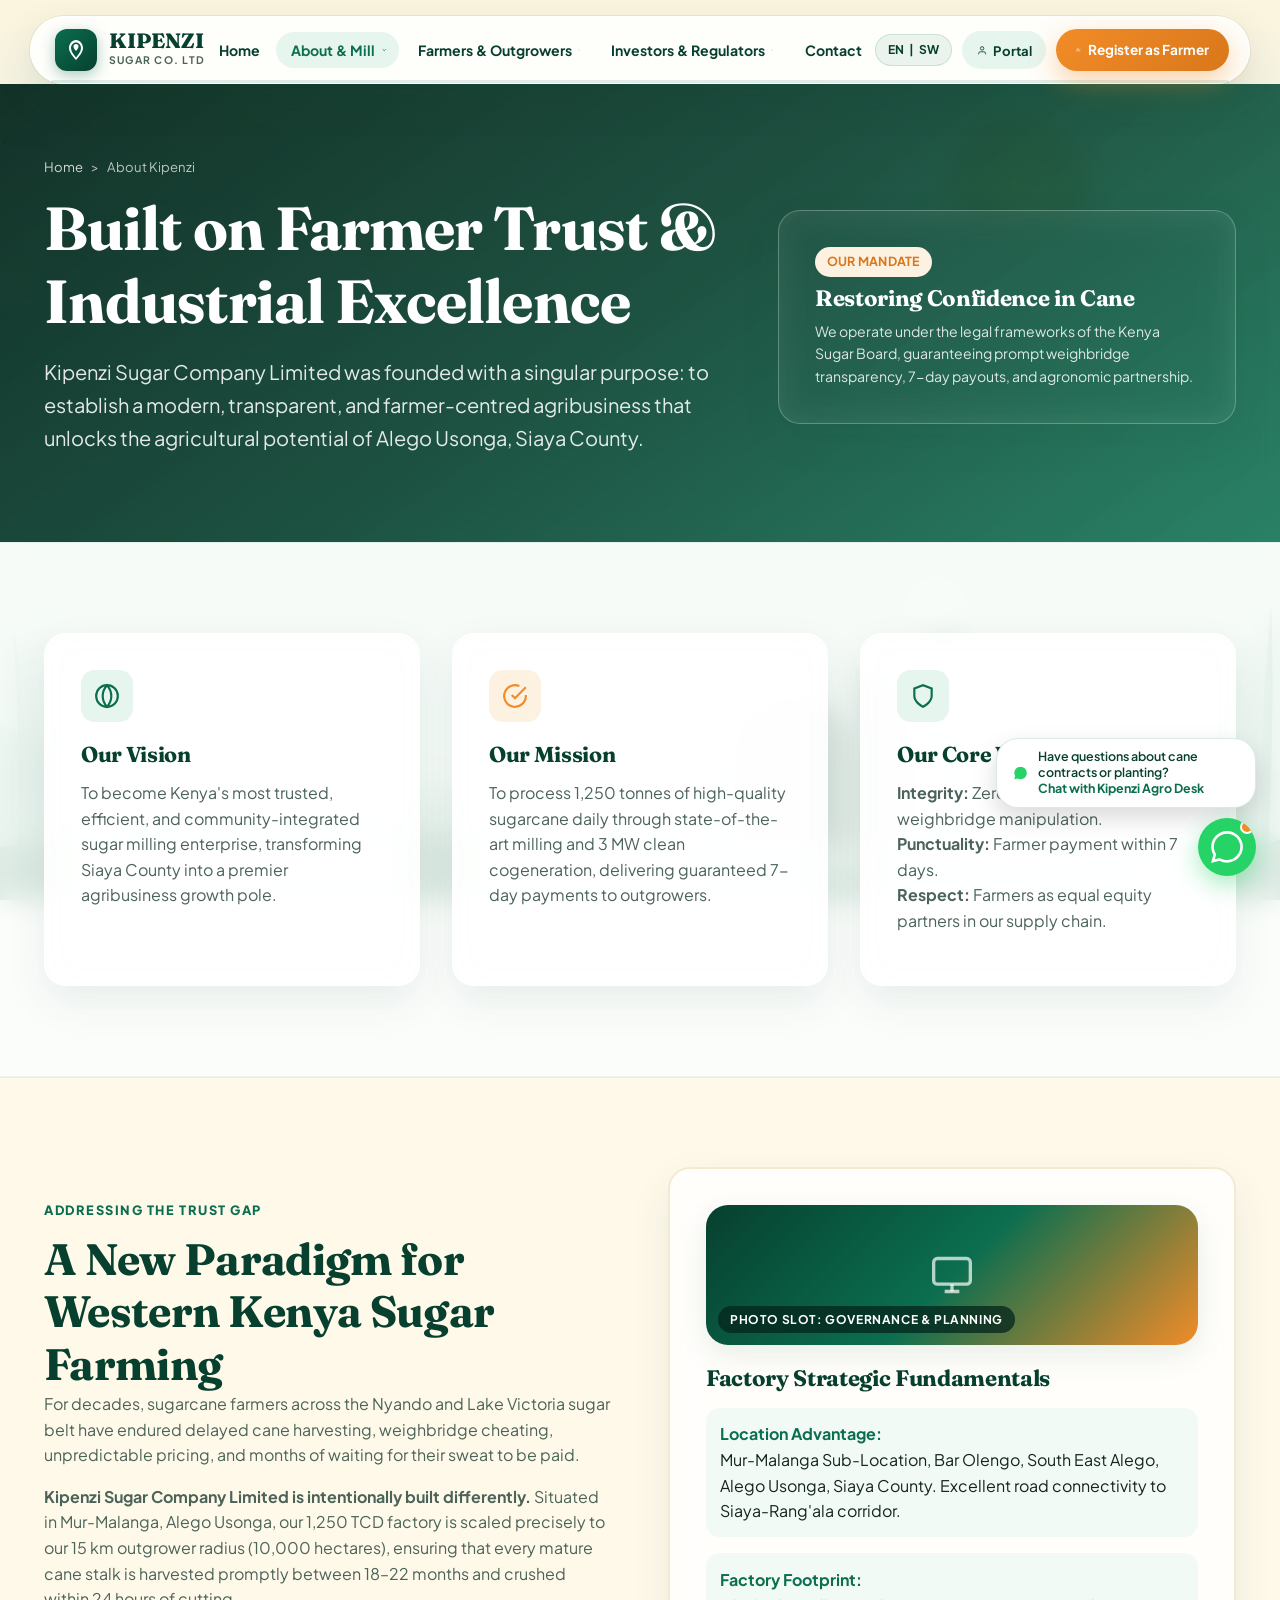
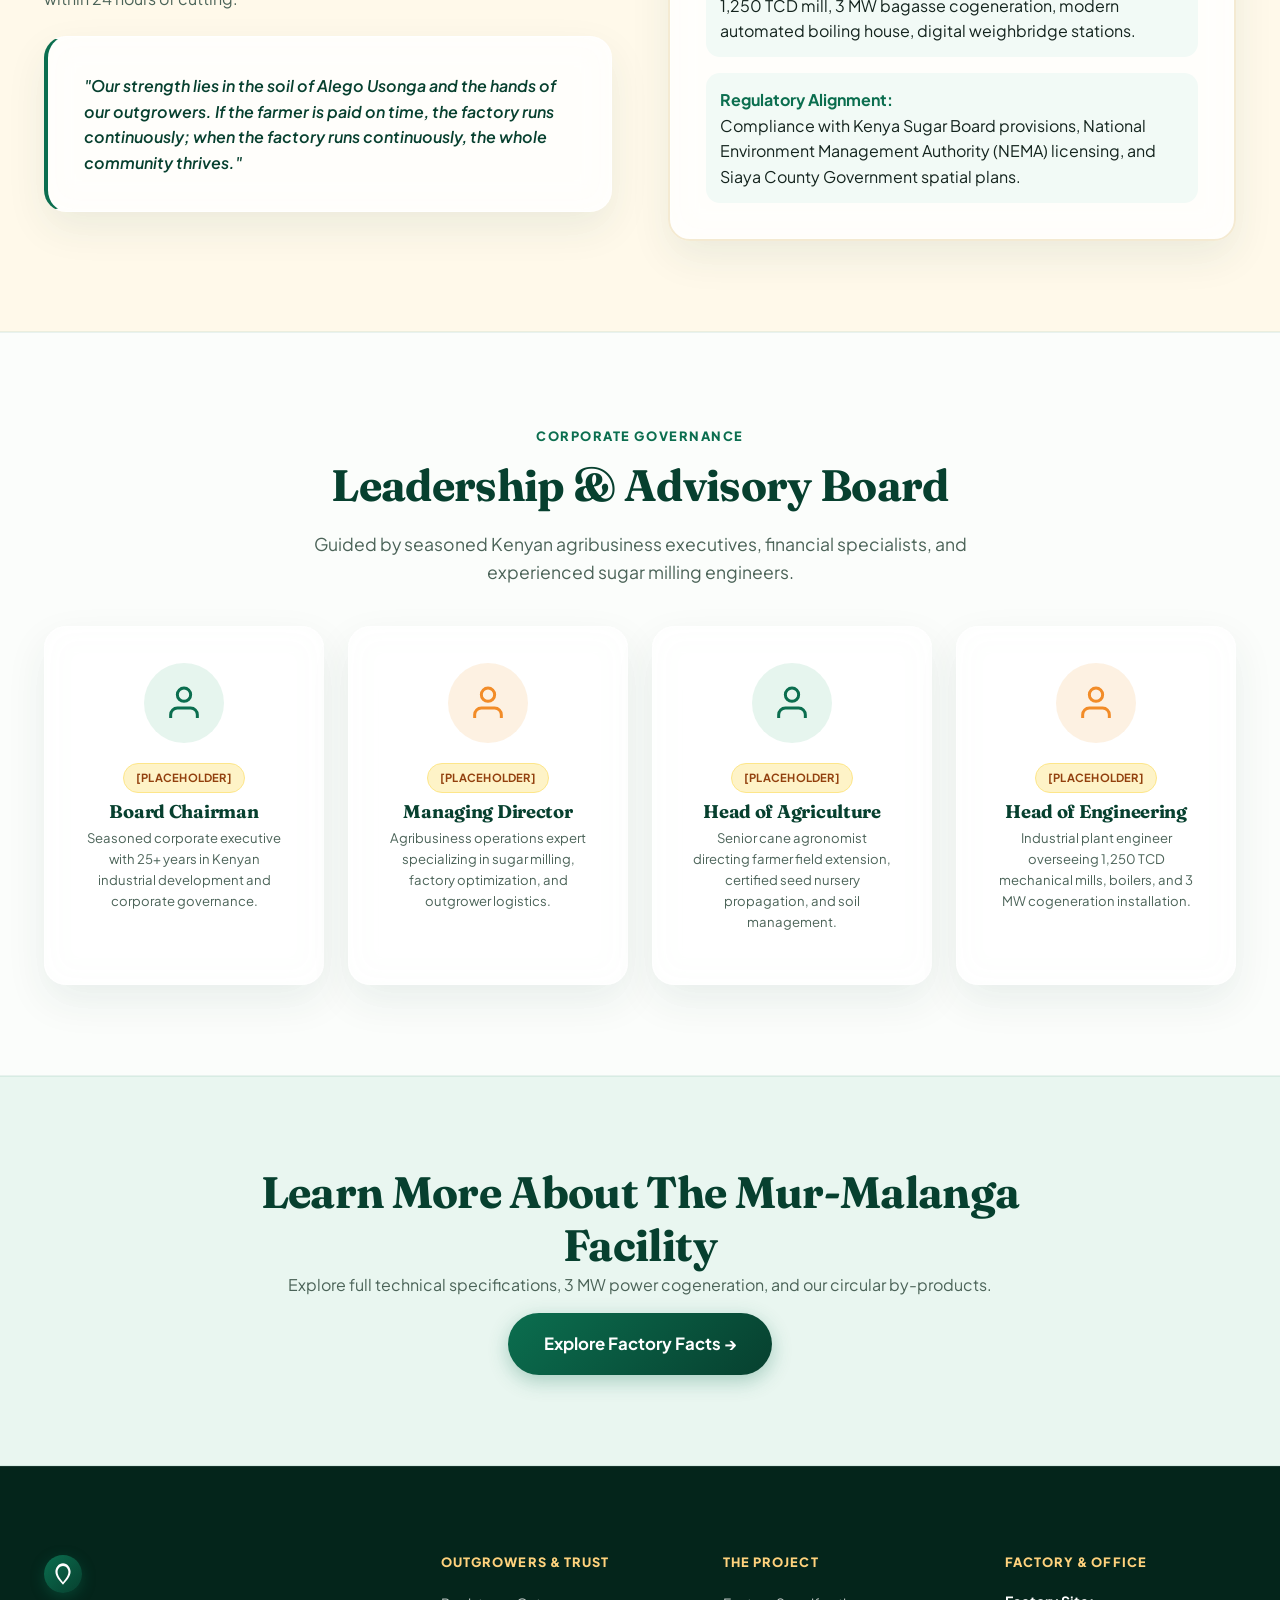
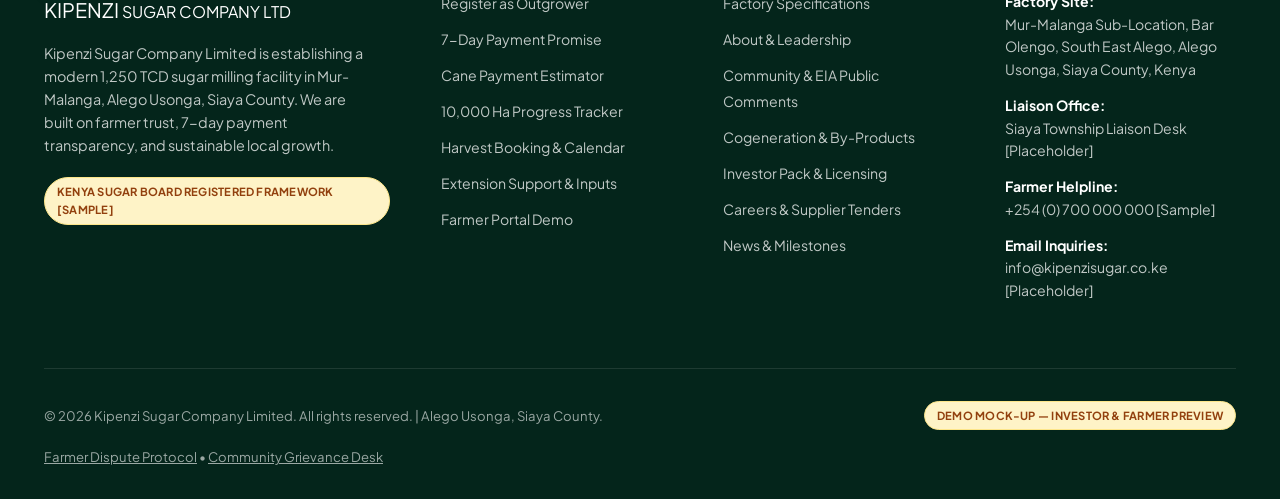
==== about.html @ 6044fd4e "feat: complete Kipenzi Sugar Company website with full-bleed hero and responsive navigation" ====
<!DOCTYPE html>
<html lang="en">
<head>
  <meta charset="UTF-8">
  <meta name="viewport" content="width=device-width, initial-scale=1.0">
  <title>About Us | Kipenzi Sugar Company Limited</title>
  <meta name="description" content="Discover the vision, mission, leadership, and governance of Kipenzi Sugar Company Limited in Mur-Malanga, Alego Usonga, Siaya County.">
  <link rel="stylesheet" href="styles.css">
</head>
<body data-page="about" style="padding-top: 84px;">
  <div id="site-header"></div>

  <!-- Page Banner -->
  <section class="page-banner">
    <div class="container page-banner-grid">
      <div>
        <div class="breadcrumbs">
          <a href="index.html">Home</a> &gt; <span>About Kipenzi</span>
        </div>
        <h1>Built on Farmer Trust & Industrial Excellence</h1>
        <p class="lead">
          Kipenzi Sugar Company Limited was founded with a singular purpose: to establish a modern, transparent, and farmer-centred agribusiness that unlocks the agricultural potential of Alego Usonga, Siaya County.
        </p>
      </div>
      <div>
        <div class="card-glass" style="background: rgba(255,255,255,0.1); border-color: rgba(255,255,255,0.25); color: #fff;">
          <span class="badge badge-orange" style="margin-bottom: 0.5rem;">OUR MANDATE</span>
          <h4 style="color: #fff; margin-bottom: 0.5rem;">Restoring Confidence in Cane</h4>
          <p style="color: rgba(255,255,255,0.85); font-size: 0.88rem; margin-bottom: 0;">
            We operate under the legal frameworks of the Kenya Sugar Board, guaranteeing prompt weighbridge transparency, 7-day payouts, and agronomic partnership.
          </p>
        </div>
      </div>
    </div>
  </section>

  <!-- Vision, Mission & Values -->
  <section class="section-pad section-readability-overlay">
    <div class="container">
      <div class="grid-3">
        <div class="card-glass">
          <div class="icon-box icon-box-primary">
            <svg viewBox="0 0 24 24" fill="none" stroke="currentColor" stroke-width="2"><circle cx="12" cy="12" r="10"></circle><path d="M12 2a15.3 15.3 0 0 1 4 10 15.3 15.3 0 0 1-4 10 15.3 15.3 0 0 1-4-10 15.3 15.3 0 0 1 4-10z"></path></svg>
          </div>
          <h3 style="font-size: 1.35rem; margin-bottom: 0.75rem;">Our Vision</h3>
          <p>
            To become Kenya's most trusted, efficient, and community-integrated sugar milling enterprise, transforming Siaya County into a premier agribusiness growth pole.
          </p>
        </div>

        <div class="card-glass">
          <div class="icon-box icon-box-accent">
            <svg viewBox="0 0 24 24" fill="none" stroke="currentColor" stroke-width="2"><path d="M22 11.08V12a10 10 0 1 1-5.93-9.14"></path><polyline points="22 4 12 14.01 9 11.01"></polyline></svg>
          </div>
          <h3 style="font-size: 1.35rem; margin-bottom: 0.75rem;">Our Mission</h3>
          <p>
            To process 1,250 tonnes of high-quality sugarcane daily through state-of-the-art milling and 3 MW clean cogeneration, delivering guaranteed 7-day payments to outgrowers.
          </p>
        </div>

        <div class="card-glass">
          <div class="icon-box icon-box-primary">
            <svg viewBox="0 0 24 24" fill="none" stroke="currentColor" stroke-width="2"><path d="M12 22s8-4 8-10V5l-8-3-8 3v7c0 6 8 10 8 10z"></path></svg>
          </div>
          <h3 style="font-size: 1.35rem; margin-bottom: 0.75rem;">Our Core Values</h3>
          <p>
            <strong>Integrity:</strong> Zero-tolerance for weighbridge manipulation.<br>
            <strong>Punctuality:</strong> Farmer payment within 7 days.<br>
            <strong>Respect:</strong> Farmers as equal equity partners in our supply chain.
          </p>
        </div>
      </div>
    </div>
  </section>

  <!-- Corporate Story & Addressing the Trust Gap -->
  <section class="section-pad section-cream section-readability-overlay">
    <div class="container">
      <div class="grid-2" style="align-items: center; gap: 3.5rem;">
        <div>
          <span class="section-eyebrow">Addressing the Trust Gap</span>
          <h2>A New Paradigm for Western Kenya Sugar Farming</h2>
          <p>
            For decades, sugarcane farmers across the Nyando and Lake Victoria sugar belt have endured delayed cane harvesting, weighbridge cheating, unpredictable pricing, and months of waiting for their sweat to be paid.
          </p>
          <p>
            <strong>Kipenzi Sugar Company Limited is intentionally built differently.</strong> Situated in Mur-Malanga, Alego Usonga, our 1,250 TCD factory is scaled precisely to our 15 km outgrower radius (10,000 hectares), ensuring that every mature cane stalk is harvested promptly between 18–22 months and crushed within 24 hours of cutting.
          </p>
          <div class="card-glass" style="border-left: 4px solid var(--color-primary); margin-top: 1.5rem;">
            <p style="margin-bottom: 0; font-style: italic; color: var(--color-primary-dark); font-weight: 600;">
              "Our strength lies in the soil of Alego Usonga and the hands of our outgrowers. If the farmer is paid on time, the factory runs continuously; when the factory runs continuously, the whole community thrives."
            </p>
          </div>
        </div>

        <div class="card-glass" style="border: 2px solid var(--color-sand);">
          <div class="photo-slot" data-slot="board-meeting" data-slot-label="Photo Slot: Governance & Planning" style="height: 140px; margin-bottom: 1.25rem;">
            <svg width="44" height="44" viewBox="0 0 24 24" fill="none" stroke="rgba(255,255,255,0.7)" stroke-width="1.8">
              <rect x="2" y="3" width="20" height="14" rx="2"></rect><line x1="8" y1="21" x2="16" y2="21"></line><line x1="12" y1="17" x2="12" y2="21"></line>
            </svg>
          </div>
          <h4 style="margin-bottom: 1rem; color: var(--color-primary-dark);">Factory Strategic Fundamentals</h4>
          
          <div style="display: flex; flex-direction: column; gap: 1rem;">
            <div style="padding: 0.85rem; background: var(--color-mint-light); border-radius: var(--radius-md);">
              <strong style="color: var(--color-primary); display: block;">Location Advantage:</strong>
              Mur-Malanga Sub-Location, Bar Olengo, South East Alego, Alego Usonga, Siaya County. Excellent road connectivity to Siaya-Rang'ala corridor.
            </div>
            <div style="padding: 0.85rem; background: var(--color-mint-light); border-radius: var(--radius-md);">
              <strong style="color: var(--color-primary); display: block;">Factory Footprint:</strong>
              1,250 TCD mill, 3 MW bagasse cogeneration, modern automated boiling house, digital weighbridge stations.
            </div>
            <div style="padding: 0.85rem; background: var(--color-mint-light); border-radius: var(--radius-md);">
              <strong style="color: var(--color-primary); display: block;">Regulatory Alignment:</strong>
              Compliance with Kenya Sugar Board provisions, National Environment Management Authority (NEMA) licensing, and Siaya County Government spatial plans.
            </div>
          </div>
        </div>
      </div>
    </div>
  </section>

  <!-- Leadership Placeholders (No invented names!) -->
  <section class="section-pad section-readability-overlay">
    <div class="container">
      <div class="text-center">
        <span class="section-eyebrow">Corporate Governance</span>
        <h2 class="section-title">Leadership & Advisory Board</h2>
        <p class="section-desc">
          Guided by seasoned Kenyan agribusiness executives, financial specialists, and experienced sugar milling engineers.
        </p>
      </div>

      <div class="grid-4">
        <!-- Leader 1 -->
        <div class="card-glass text-center">
          <div style="width: 80px; height: 80px; border-radius: 50%; background: var(--color-mint); color: var(--color-primary); display: flex; align-items: center; justify-content: center; margin: 0 auto 1.25rem;">
            <svg width="40" height="40" viewBox="0 0 24 24" fill="none" stroke="currentColor" stroke-width="1.8"><path d="M20 21v-2a4 4 0 0 0-4-4H8a4 4 0 0 0-4 4v2"></path><circle cx="12" cy="7" r="4"></circle></svg>
          </div>
          <span class="badge badge-sample" style="margin-bottom: 0.5rem;">[PLACEHOLDER]</span>
          <h4 style="font-size: 1.15rem; margin-bottom: 0.25rem;">Board Chairman</h4>
          <p style="font-size: 0.82rem; color: var(--color-text-muted);">
            Seasoned corporate executive with 25+ years in Kenyan industrial development and corporate governance.
          </p>
        </div>

        <!-- Leader 2 -->
        <div class="card-glass text-center">
          <div style="width: 80px; height: 80px; border-radius: 50%; background: var(--color-accent-subtle); color: var(--color-accent); display: flex; align-items: center; justify-content: center; margin: 0 auto 1.25rem;">
            <svg width="40" height="40" viewBox="0 0 24 24" fill="none" stroke="currentColor" stroke-width="1.8"><path d="M20 21v-2a4 4 0 0 0-4-4H8a4 4 0 0 0-4 4v2"></path><circle cx="12" cy="7" r="4"></circle></svg>
          </div>
          <span class="badge badge-sample" style="margin-bottom: 0.5rem;">[PLACEHOLDER]</span>
          <h4 style="font-size: 1.15rem; margin-bottom: 0.25rem;">Managing Director</h4>
          <p style="font-size: 0.82rem; color: var(--color-text-muted);">
            Agribusiness operations expert specializing in sugar milling, factory optimization, and outgrower logistics.
          </p>
        </div>

        <!-- Leader 3 -->
        <div class="card-glass text-center">
          <div style="width: 80px; height: 80px; border-radius: 50%; background: var(--color-mint); color: var(--color-primary); display: flex; align-items: center; justify-content: center; margin: 0 auto 1.25rem;">
            <svg width="40" height="40" viewBox="0 0 24 24" fill="none" stroke="currentColor" stroke-width="1.8"><path d="M20 21v-2a4 4 0 0 0-4-4H8a4 4 0 0 0-4 4v2"></path><circle cx="12" cy="7" r="4"></circle></svg>
          </div>
          <span class="badge badge-sample" style="margin-bottom: 0.5rem;">[PLACEHOLDER]</span>
          <h4 style="font-size: 1.15rem; margin-bottom: 0.25rem;">Head of Agriculture</h4>
          <p style="font-size: 0.82rem; color: var(--color-text-muted);">
            Senior cane agronomist directing farmer field extension, certified seed nursery propagation, and soil management.
          </p>
        </div>

        <!-- Leader 4 -->
        <div class="card-glass text-center">
          <div style="width: 80px; height: 80px; border-radius: 50%; background: var(--color-accent-subtle); color: var(--color-accent); display: flex; align-items: center; justify-content: center; margin: 0 auto 1.25rem;">
            <svg width="40" height="40" viewBox="0 0 24 24" fill="none" stroke="currentColor" stroke-width="1.8"><path d="M20 21v-2a4 4 0 0 0-4-4H8a4 4 0 0 0-4 4v2"></path><circle cx="12" cy="7" r="4"></circle></svg>
          </div>
          <span class="badge badge-sample" style="margin-bottom: 0.5rem;">[PLACEHOLDER]</span>
          <h4 style="font-size: 1.15rem; margin-bottom: 0.25rem;">Head of Engineering</h4>
          <p style="font-size: 0.82rem; color: var(--color-text-muted);">
            Industrial plant engineer overseeing 1,250 TCD mechanical mills, boilers, and 3 MW cogeneration installation.
          </p>
        </div>
      </div>
    </div>
  </section>

  <!-- CTA -->
  <section class="section-pad section-mint section-readability-overlay text-center">
    <div class="container container-narrow">
      <h2>Learn More About The Mur-Malanga Facility</h2>
      <p>Explore full technical specifications, 3 MW power cogeneration, and our circular by-products.</p>
      <a href="project.html" class="btn btn-green btn-lg">Explore Factory Facts &rarr;</a>
    </div>
  </section>

  <div id="site-footer"></div>
  <div id="floating-whatsapp"></div>
  <script src="main.js"></script>
</body>
</html>
---- styles.css ----
/* ==========================================================================
   KIPENZI SUGAR COMPANY LIMITED - MASTER STYLESHEET (SUPER PREMIUM MERGED)
   Brand: Confident, Agribusiness Investor-Ready, Warm & Farmer-Centred
   Mur-Malanga, Alego Usonga, Siaya County, Kenya
   ========================================================================== */

@import url('https://fonts.googleapis.com/css2?family=Fraunces:ital,opsz,wght@0,9..144,400..800;1,9..144,400..700&family=Plus+Jakarta+Sans:wght@300;400;500;600;700;800&display=swap');


:root {
  /* Brand Palette */
  --color-primary: #0B6E4F;          /* Deep lush sugarcane green */
  --color-primary-dark: #07402F;     /* Rich dark forest / header & footer */
  --color-primary-darker: #04251B;   /* Deepest obsidian green */
  --color-primary-light: #168E68;    /* Vibrant emerald */
  --color-primary-glow: rgba(11, 110, 79, 0.4);
  --color-mint: #E6F5EE;             /* Clean, soft fresh mint */
  --color-mint-light: #F2FAF6;       /* Ultra-soft surface tint */

  /* Warmth & Earth Accents */
  --color-cream: #FFF8E7;            /* Golden hour soft cream */
  --color-cream-alt: #FBF4DE;        /* Deeper warm card cream */
  --color-sand: #F4EAD2;             /* Subtle accent sand */
  --color-accent: #F28C28;           /* High-visibility Kenya sun orange */
  --color-accent-hover: #D9771A;     /* Deep rich orange */
  --color-accent-subtle: #FDF1E2;    /* Soft peach badge background */
  --color-accent-glow: rgba(242, 140, 40, 0.45);

  /* Neutrals & Base */
  --color-white: #FFFFFF;
  --color-bg-base: #F7FAF8;
  --color-text-main: #14241E;
  --color-text-muted: #4B6358;
  --color-text-light: #738A80;
  --color-border: rgba(11, 110, 79, 0.14);
  --color-border-strong: rgba(11, 110, 79, 0.28);

  /* Glassmorphism Variables */
  --glass-bg: rgba(255, 255, 255, 0.82);
  --glass-bg-subtle: rgba(255, 255, 255, 0.65);
  --glass-bg-dark: rgba(7, 64, 47, 0.85);
  --glass-border: rgba(255, 255, 255, 0.7);
  --glass-border-dark: rgba(255, 255, 255, 0.15);
  --glass-shadow: 0 16px 40px rgba(7, 64, 47, 0.08);

  /* Status Colors */
  --color-success: #0E8345;
  --color-warning: #B45309;
  --color-info: #0284C7;
  --color-danger: #DC2626;

  /* Typography */
  --font-serif: 'Fraunces', Georgia, 'Times New Roman', serif;
  --font-sans: 'Plus Jakarta Sans', -apple-system, BlinkMacSystemFont, 'Segoe UI', Roboto, sans-serif;

  /* Layout & Spacing */
  --container-max: 1240px;
  --container-narrow: 920px;
  --container-wide: 1380px;
  --radius-sm: 8px;
  --radius-md: 14px;
  --radius-lg: 22px;
  --radius-xl: 32px;
  --radius-full: 9999px;

  /* Elevations */
  --shadow-sm: 0 4px 12px rgba(7, 64, 47, 0.05);
  --shadow-md: 0 10px 30px rgba(7, 64, 47, 0.09);
  --shadow-lg: 0 20px 48px rgba(7, 64, 47, 0.13);
  --shadow-xl: 0 30px 72px rgba(7, 64, 47, 0.18);
  --shadow-accent: 0 10px 28px rgba(242, 140, 40, 0.4);

  /* Parallax Dynamic Scroll Variables */
  --scroll-y: 0px;
  --scroll-progress: 0;
}

/* ==========================================================================
   Base & Reset
   ========================================================================== */
*, *::before, *::after {
  box-sizing: border-box;
  margin: 0;
  padding: 0;
}

html {
  font-family: var(--font-sans);
  font-size: 16px;
  line-height: 1.6;
  color: var(--color-text-main);
  background-color: transparent;
  scroll-behavior: smooth;
  -webkit-font-smoothing: antialiased;
}

body {
  min-height: 100vh;
  display: flex;
  flex-direction: column;
  overflow-x: hidden;
  position: relative;
  background-color: transparent; /* Allows live parallax to show through */
}

/* Custom Scrollbar */
::-webkit-scrollbar {
  width: 10px;
}
::-webkit-scrollbar-track {
  background: #EBF4F0;
}
::-webkit-scrollbar-thumb {
  background: linear-gradient(180deg, var(--color-primary) 0%, var(--color-accent) 100%);
  border-radius: 9999px;
  border: 2px solid #EBF4F0;
}
::-webkit-scrollbar-thumb:hover {
  background: var(--color-primary-dark);
}

img, svg {
  display: block;
  max-width: 100%;
}

a {
  color: var(--color-primary);
  text-decoration: none;
  transition: all 0.2s ease;
}

a:hover {
  color: var(--color-primary-light);
}

ul, ol {
  list-style: none;
}

button, input, select, textarea {
  font: inherit;
  color: inherit;
}

button {
  cursor: pointer;
  border: none;
  background: none;
}

/* Typography Hierarchy */
h1, h2, h3, h4, h5, h6 {
  font-family: var(--font-serif);
  font-weight: 700;
  line-height: 1.2;
  color: var(--color-primary-dark);
  letter-spacing: -0.015em;
}

h1 { font-size: clamp(2.4rem, 5vw, 3.8rem); }
h2 { font-size: clamp(1.9rem, 3.8vw, 2.75rem); }
h3 { font-size: clamp(1.4rem, 2.6vw, 1.9rem); }
h4 { font-size: clamp(1.15rem, 1.8vw, 1.4rem); }

p {
  color: var(--color-text-muted);
  margin-bottom: 1rem;
}

p.lead {
  font-size: clamp(1.1rem, 2vw, 1.25rem);
  line-height: 1.65;
  color: var(--color-text-muted);
}

/* Container */
.container {
  width: 100%;
  max-width: var(--container-max);
  margin-left: auto;
  margin-right: auto;
  padding-left: 1.5rem;
  padding-right: 1.5rem;
}

.container-narrow { max-width: var(--container-narrow); }
.container-wide { max-width: var(--container-wide); }



/* ==========================================================================
   1. LIVE PARALLAX BACKGROUND (FULL-VIEWPORT LAYERED SVG)
   ========================================================================== */
#parallax-viewport {
  position: fixed;
  inset: 0;
  width: 100vw;
  height: 100vh;
  z-index: 0;
  pointer-events: none;
  overflow: hidden;
  will-change: transform;
}

.parallax-sky {
  position: absolute;
  inset: 0;
  width: 100%;
  height: 100%;
  /* Shift mood from dawn gold at top to bright midday to golden sunset */
  background: linear-gradient(
    180deg,
    #FDF6E2 0%,      /* Soft Dawn Golden Hour */
    #E8F4F0 35%,     /* Crisp Midday Sugarcane Sky */
    #D7EFE6 70%,     /* Fresh Siaya Afternoon Mint */
    #FCECD2 100%     /* Sunset Amber */
  );
  transition: background 0.5s ease;
}

.parallax-layer {
  position: absolute;
  bottom: 0;
  left: 0;
  width: 100%;
  height: 100%;
  transform: translate3d(0, 0, 0);
  will-change: transform;
}

.parallax-layer svg {
  position: absolute;
  bottom: 0;
  left: 0;
  width: 100%;
  height: auto;
  min-height: 320px;
}

/* Sun Glow Element */
.parallax-sun {
  position: absolute;
  top: 12%;
  right: 14%;
  width: 160px;
  height: 160px;
  border-radius: 50%;
  background: radial-gradient(circle, #FFE494 0%, rgba(242, 140, 40, 0.4) 45%, transparent 75%);
  filter: blur(8px);
  will-change: transform;
  animation: sunGlow 6s ease-in-out infinite alternate;
}

@keyframes sunGlow {
  0% { transform: scale(0.96); opacity: 0.85; }
  100% { transform: scale(1.08); opacity: 1; }
}

/* Ambient Drifting Clouds */
.parallax-cloud {
  position: absolute;
  fill: rgba(255, 255, 255, 0.72);
  filter: blur(1.5px);
  will-change: transform;
}

.cloud-1 {
  top: 18%;
  left: -200px;
  width: 280px;
  animation: driftCloud 75s linear infinite;
}

.cloud-2 {
  top: 28%;
  left: -150px;
  width: 220px;
  animation: driftCloud 95s linear 15s infinite;
}

.cloud-3 {
  top: 10%;
  left: -180px;
  width: 320px;
  animation: driftCloud 110s linear 35s infinite;
}

@keyframes driftCloud {
  0% { transform: translateX(0); }
  100% { transform: translateX(calc(100vw + 400px)); }
}

/* Rising Smoke from Cogeneration Chimneys */
.factory-smoke {
  transform-origin: bottom center;
  animation: riseSmoke 4.5s ease-in-out infinite;
}

@keyframes riseSmoke {
  0% { transform: translateY(0) scale(0.95); opacity: 0.65; }
  50% { transform: translateY(-14px) scale(1.15) skewX(2deg); opacity: 0.85; }
  100% { transform: translateY(-28px) scale(1.35) skewX(-2deg); opacity: 0; }
}

/* Swaying Foreground Cane Stalks */
.swaying-cane {
  transform-origin: bottom center;
  animation: swayCane 5s ease-in-out infinite alternate;
}

.swaying-cane-delay {
  animation-delay: -2.5s;
}

@keyframes swayCane {
  0% { transform: rotate(0deg); }
  50% { transform: rotate(2.8deg); }
  100% { transform: rotate(-1.5deg); }
}

/* Flying Birds Ambient */
.flying-bird {
  animation: birdFly 28s linear infinite;
}

@keyframes birdFly {
  0% { transform: translate(-50px, 80px) scale(0.6); opacity: 0; }
  10% { opacity: 0.8; }
  90% { opacity: 0.8; }
  100% { transform: translate(calc(100vw + 100px), 10px) scale(0.6); opacity: 0; }
}

/* Content Contrast Readability Overlay */
.section-pad, .page-banner, .hero-wrapper, .figures-strip-wrapper, .process-strip-container, .site-footer {
  position: relative;
  z-index: 2;
}

/* Soft frosted backdrop on content wrapper to ensure WCAG AA contrast while showing parallax */
.section-readability-overlay {
  background: rgba(251, 253, 251, 0.84);
  backdrop-filter: blur(14px);
  -webkit-backdrop-filter: blur(14px);
  border-top: 1px solid rgba(11, 110, 79, 0.08);
  border-bottom: 1px solid rgba(11, 110, 79, 0.08);
}

.section-cream.section-readability-overlay {
  background: rgba(255, 248, 231, 0.86);
}

.section-mint.section-readability-overlay {
  background: rgba(230, 245, 238, 0.86);
}

/* Helper Elements */
.brand-emblem {
  display: inline-flex;
  align-items: center;
  justify-content: center;
  width: 48px;
  height: 48px;
  border-radius: 50%;
  background: linear-gradient(135deg, var(--color-primary) 0%, var(--color-primary-dark) 100%);
  color: #FFFFFF;
  box-shadow: 0 4px 14px var(--color-primary-glow);
}
.brand-emblem svg {
  width: 26px;
  height: 26px;
}

.magnetic-btn {
  transition: transform 0.2s cubic-bezier(0.16, 1, 0.3, 1), box-shadow 0.2s ease;
  will-change: transform;
}

.ripple-btn {
  position: relative;
  overflow: hidden;
}

.top-link {
  display: inline-flex;
  align-items: center;
  gap: 0.35rem;
  font-weight: 700;
  color: var(--color-primary);
  transition: all 0.2s ease;
}
.top-link:hover {
  color: var(--color-accent);
  transform: translateX(3px);
}

.portal-tab-pane {
  display: none;
  animation: fadeInPane 0.3s ease;
}
.portal-tab-pane.active {
  display: block;
}
@keyframes fadeInPane {
  from { opacity: 0; transform: translateY(6px); }
  to { opacity: 1; transform: translateY(0); }
}



/* ==========================================================================
   2. NAVBAR: FLOATING GLASS PILL
   ========================================================================== */
.floating-navbar-container {
  position: fixed;
  top: 16px;
  left: 0;
  width: 100%;
  display: flex;
  justify-content: center;
  z-index: 1000;
  pointer-events: none; /* Pill itself captures clicks */
  padding: 0 1rem;
  transition: all 0.3s cubic-bezier(0.16, 1, 0.3, 1);
}

.nav-pill {
  pointer-events: auto;
  position: relative;
  width: 100%;
  max-width: 1220px;
  height: 68px;
  background: rgba(255, 255, 255, 0.85);
  backdrop-filter: blur(20px);
  -webkit-backdrop-filter: blur(20px);
  border: 1.5px solid rgba(255, 255, 255, 0.95);
  border-radius: var(--radius-full);
  box-shadow: 0 16px 40px rgba(7, 64, 47, 0.12), 0 0 0 1px rgba(11, 110, 79, 0.08);
  display: flex;
  align-items: center;
  justify-content: space-between;
  padding: 0 1.25rem 0 1.5rem;
  transition: all 0.3s cubic-bezier(0.16, 1, 0.3, 1);
  overflow: visible;
}

/* Scrolled Nav Pill State: Smaller height, tighter padding, deeper glass */
.floating-navbar-container.scrolled .nav-pill {
  height: 56px;
  background: rgba(255, 255, 255, 0.94);
  box-shadow: 0 20px 48px rgba(7, 64, 47, 0.18), 0 0 0 1px rgba(11, 110, 79, 0.12);
  transform: translateY(-4px);
}

/* Scroll Progress Line Along Bottom of Nav Pill */
.nav-scroll-progress {
  position: absolute;
  bottom: 0;
  left: 20px;
  right: 20px;
  height: 3px;
  background: rgba(11, 110, 79, 0.12);
  border-radius: var(--radius-full);
  overflow: hidden;
  pointer-events: none;
}

.nav-scroll-progress-bar {
  height: 100%;
  width: 0%;
  background: linear-gradient(90deg, var(--color-primary) 0%, var(--color-accent) 100%);
  border-radius: var(--radius-full);
  transition: width 0.1s linear;
}

/* Pill Brand Logo */
.pill-logo-link {
  display: flex;
  align-items: center;
  gap: 0.75rem;
  text-decoration: none;
  flex-shrink: 0;
}

.pill-logo-emblem {
  width: 42px;
  height: 42px;
  border-radius: 12px;
  background: linear-gradient(135deg, var(--color-primary) 0%, var(--color-primary-dark) 100%);
  display: flex;
  align-items: center;
  justify-content: center;
  color: #FFFFFF;
  box-shadow: 0 4px 14px rgba(11, 110, 79, 0.35);
  transition: transform 0.25s ease;
}

.floating-navbar-container.scrolled .pill-logo-emblem {
  width: 36px;
  height: 36px;
}

.pill-logo-emblem svg {
  width: 24px;
  height: 24px;
}

.pill-logo-text {
  display: flex;
  flex-direction: column;
}

.pill-logo-title {
  font-family: var(--font-serif);
  font-size: 1.3rem;
  font-weight: 800;
  color: var(--color-primary-dark);
  line-height: 1;
  letter-spacing: -0.01em;
  transition: font-size 0.2s ease;
}

.floating-navbar-container.scrolled .pill-logo-title {
  font-size: 1.15rem;
}

.pill-logo-sub {
  font-family: var(--font-sans);
  font-size: 0.65rem;
  text-transform: uppercase;
  letter-spacing: 0.12em;
  color: var(--color-text-muted);
  font-weight: 700;
}

/* Desktop Nav Links & Gliding Indicator */
.pill-nav-links {
  display: flex;
  align-items: center;
  gap: 0.25rem;
  position: relative;
  height: 100%;
}

/* Sliding active link indicator */
.nav-glider {
  position: absolute;
  top: 50%;
  transform: translateY(-50%);
  height: 36px;
  background: var(--color-mint);
  border-radius: var(--radius-full);
  pointer-events: none;
  transition: all 0.3s cubic-bezier(0.16, 1, 0.3, 1);
  z-index: 1;
  opacity: 0;
}

.nav-link-item {
  position: relative;
  z-index: 2;
  display: flex;
  align-items: center;
}

.pill-link {
  color: var(--color-primary-dark);
  font-size: 0.88rem;
  font-weight: 700;
  padding: 0.5rem 0.85rem;
  border-radius: var(--radius-full);
  display: inline-flex;
  align-items: center;
  gap: 0.35rem;
  transition: color 0.2s ease;
  white-space: nowrap;
}

.pill-link:hover, .nav-link-item.active .pill-link {
  color: var(--color-primary);
}

.pill-link svg.chevron {
  width: 14px;
  height: 14px;
  transition: transform 0.25s ease;
}

.nav-link-item:hover .pill-link svg.chevron {
  transform: rotate(180deg);
}

/* Mega Menu Glass Card under Floating Pill */
.nav-mega-card {
  position: absolute;
  top: calc(100% + 14px);
  left: 50%;
  transform: translateX(-50%) translateY(12px) scale(0.98);
  width: 780px;
  background: rgba(255, 255, 255, 0.94);
  backdrop-filter: blur(24px);
  -webkit-backdrop-filter: blur(24px);
  border: 1.5px solid rgba(255, 255, 255, 0.95);
  border-radius: var(--radius-xl);
  box-shadow: 0 25px 60px rgba(7, 64, 47, 0.2), 0 0 0 1px rgba(11, 110, 79, 0.08);
  padding: 1.75rem;
  opacity: 0;
  visibility: hidden;
  pointer-events: none;
  transition: all 0.25s cubic-bezier(0.16, 1, 0.3, 1);
  z-index: 1010;
}

.nav-link-item:hover .nav-mega-card {
  opacity: 1;
  visibility: visible;
  pointer-events: auto;
  transform: translateX(-50%) translateY(0) scale(1);
}

/* Pill Right Action Group */
.pill-actions {
  display: flex;
  align-items: center;
  gap: 0.65rem;
}

/* Orange Register Button with Shimmer */
.btn-shimmer-orange {
  position: relative;
  background: linear-gradient(135deg, var(--color-accent) 0%, #D9771A 100%);
  color: #FFFFFF !important;
  font-weight: 700;
  font-size: 0.85rem;
  padding: 0.65rem 1.25rem;
  border-radius: var(--radius-full);
  box-shadow: var(--shadow-accent);
  display: inline-flex;
  align-items: center;
  gap: 0.45rem;
  overflow: hidden;
  transition: all 0.25s ease;
  white-space: nowrap;
}

.btn-shimmer-orange::before {
  content: '';
  position: absolute;
  top: 0;
  left: -100%;
  width: 60%;
  height: 100%;
  background: linear-gradient(90deg, transparent, rgba(255, 255, 255, 0.45), transparent);
  transform: skewX(-25deg);
  animation: buttonShimmer 3.5s infinite;
}

@keyframes buttonShimmer {
  0% { left: -100%; }
  35%, 100% { left: 180%; }
}

.btn-shimmer-orange:hover {
  transform: translateY(-2px);
  box-shadow: 0 12px 32px rgba(242, 140, 40, 0.5);
}

.pill-portal-link {
  color: var(--color-primary-dark);
  background: var(--color-mint);
  padding: 0.55rem 0.9rem;
  border-radius: var(--radius-full);
  font-size: 0.82rem;
  font-weight: 700;
  display: inline-flex;
  align-items: center;
  gap: 0.35rem;
  transition: all 0.2s ease;
}

.pill-portal-link:hover {
  background: var(--color-primary);
  color: #FFFFFF;
}

/* EN / SW Toggle in Pill */
.pill-lang-btn {
  background: rgba(11, 110, 79, 0.08);
  border: 1px solid var(--color-border);
  color: var(--color-primary-dark);
  padding: 0.35rem 0.75rem;
  border-radius: var(--radius-full);
  font-size: 0.75rem;
  font-weight: 700;
  display: inline-flex;
  align-items: center;
  gap: 0.3rem;
  transition: all 0.2s ease;
}

.pill-lang-btn:hover {
  background: var(--color-mint);
  border-color: var(--color-primary);
}

/* Hamburger for Mobile inside Pill */
.pill-hamburger-btn {
  display: none;
  flex-direction: column;
  justify-content: space-around;
  width: 40px;
  height: 40px;
  background: var(--color-mint);
  border-radius: var(--radius-full);
  padding: 10px;
  cursor: pointer;
}

.pill-hamburger-line {
  width: 100%;
  height: 2px;
  background-color: var(--color-primary-dark);
  border-radius: 2px;
  transition: all 0.2s ease;
}



/* ==========================================================================
   Buttons & Badges System
   ========================================================================== */
.btn {
  display: inline-flex;
  align-items: center;
  justify-content: center;
  gap: 0.5rem;
  padding: 0.85rem 1.75rem;
  font-size: 0.95rem;
  font-weight: 700;
  border-radius: var(--radius-full);
  text-decoration: none;
  transition: all var(--transition-fast);
  cursor: pointer;
  min-height: 48px; /* Touch target minimum */
}

.btn-primary {
  background: linear-gradient(135deg, var(--color-accent) 0%, var(--color-accent-hover) 100%);
  color: #FFFFFF;
  box-shadow: var(--shadow-accent);
}

.btn-primary:hover {
  transform: translateY(-2px);
  box-shadow: 0 12px 30px rgba(242, 140, 40, 0.45);
  color: #FFFFFF;
}

.btn-green {
  background: linear-gradient(135deg, var(--color-primary) 0%, var(--color-primary-dark) 100%);
  color: #FFFFFF;
  box-shadow: 0 6px 20px rgba(11, 110, 79, 0.3);
}

.btn-green:hover {
  transform: translateY(-2px);
  box-shadow: 0 10px 26px rgba(11, 110, 79, 0.42);
  color: #FFFFFF;
}

.btn-outline-white {
  background: transparent;
  color: #FFFFFF;
  border: 2px solid rgba(255, 255, 255, 0.35);
}

.btn-outline-white:hover {
  background: rgba(255, 255, 255, 0.15);
  border-color: #FFFFFF;
  color: #FFFFFF;
}

.btn-outline-green {
  background: transparent;
  color: var(--color-primary);
  border: 2px solid var(--color-primary);
}

.btn-outline-green:hover {
  background: var(--color-primary);
  color: #FFFFFF;
}

.btn-sm {
  padding: 0.5rem 1.1rem;
  font-size: 0.84rem;
  min-height: 38px;
}

.btn-lg {
  padding: 1.1rem 2.2rem;
  font-size: 1.05rem;
}

/* Badges */
.badge {
  display: inline-flex;
  align-items: center;
  gap: 0.35rem;
  padding: 0.3rem 0.75rem;
  font-size: 0.78rem;
  font-weight: 700;
  border-radius: var(--radius-full);
  letter-spacing: 0.02em;
}

.badge-sample {
  background: #FEF3C7;
  color: #92400E;
  border: 1px solid #FDE68A;
  text-transform: uppercase;
  font-size: 0.7rem;
}

.badge-mint {
  background: var(--color-mint);
  color: var(--color-primary);
}

.badge-orange {
  background: var(--color-accent-subtle);
  color: var(--color-accent-hover);
}

.badge-white {
  background: rgba(255, 255, 255, 0.2);
  color: #FFFFFF;
  backdrop-filter: blur(4px);
}

/* Section Headings */
.section-eyebrow {
  display: inline-flex;
  align-items: center;
  gap: 0.5rem;
  font-family: var(--font-sans);
  font-size: 0.8rem;
  font-weight: 800;
  text-transform: uppercase;
  letter-spacing: 0.12em;
  color: var(--color-primary);
  margin-bottom: 0.75rem;
}

.section-eyebrow.text-orange {
  color: var(--color-accent);
}

.section-eyebrow.text-white {
  color: #FFDEB3;
}

.section-title {
  margin-bottom: 1.15rem;
}

.section-desc {
  font-size: 1.1rem;
  color: var(--color-text-muted);
  max-width: 680px;
  margin-bottom: 2.5rem;
}

.text-center {
  text-align: center;
}

.text-center .section-desc {
  margin-left: auto;
  margin-right: auto;
}



/* ==========================================================================
   Hero Section System
   ========================================================================== */
.hero-wrapper {
  position: relative;
  background: linear-gradient(145deg, rgba(4, 37, 27, 0.94) 0%, rgba(7, 64, 47, 0.90) 45%, rgba(11, 110, 79, 0.85) 100%);
  backdrop-filter: blur(8px);
  -webkit-backdrop-filter: blur(8px);
  color: #FFFFFF;
  padding: clamp(3.5rem, 8vw, 6.5rem) 0 clamp(4rem, 9vw, 7rem);
  overflow: hidden;
}

.hero-bg-overlay {
  position: absolute;
  inset: 0;
  background-image: radial-gradient(circle at 85% 20%, rgba(242, 140, 40, 0.18) 0%, transparent 45%),
                    radial-gradient(circle at 10% 80%, rgba(22, 142, 104, 0.25) 0%, transparent 50%);
  pointer-events: none;
}

.hero-grid {
  display: grid;
  grid-template-columns: 1.15fr 0.85fr;
  gap: clamp(2rem, 5vw, 4.5rem);
  align-items: center;
  position: relative;
  z-index: 2;
}

.hero-badge-pill {
  display: inline-flex;
  align-items: center;
  gap: 0.6rem;
  background: rgba(255, 255, 255, 0.12);
  border: 1px solid rgba(255, 255, 255, 0.2);
  padding: 0.45rem 1rem;
  border-radius: var(--radius-full);
  font-size: 0.84rem;
  font-weight: 600;
  color: #FFFFFF;
  margin-bottom: 1.5rem;
}

.hero-badge-pill .pulse-dot {
  width: 8px;
  height: 8px;
  background-color: var(--color-accent);
  border-radius: 50%;
  box-shadow: 0 0 10px var(--color-accent);
  animation: pulseAnimation 2s infinite;
}

@keyframes pulseAnimation {
  0% { transform: scale(0.95); opacity: 0.8; }
  50% { transform: scale(1.3); opacity: 1; }
  100% { transform: scale(0.95); opacity: 0.8; }
}

.hero-title {
  color: #FFFFFF;
  margin-bottom: 1.25rem;
  font-size: clamp(2.4rem, 4.5vw, 3.8rem);
  line-height: 1.15;
}

.hero-title span.highlight-gold {
  color: #FFD27D;
  font-style: italic;
}

.hero-lead {
  font-size: clamp(1.1rem, 2vw, 1.25rem);
  line-height: 1.65;
  color: rgba(255, 255, 255, 0.88);
  margin-bottom: 2.25rem;
  max-width: 600px;
}

.hero-ctas {
  display: flex;
  flex-wrap: wrap;
  gap: 1rem;
  margin-bottom: 2.5rem;
}

.hero-trust-badges {
  display: flex;
  align-items: center;
  flex-wrap: wrap;
  gap: 1.5rem;
  padding-top: 1.5rem;
  border-top: 1px solid rgba(255, 255, 255, 0.14);
}

.trust-badge-item {
  display: flex;
  align-items: center;
  gap: 0.55rem;
  font-size: 0.85rem;
  color: rgba(255, 255, 255, 0.85);
  font-weight: 500;
}

.trust-badge-item svg {
  color: var(--color-accent);
  width: 18px;
  height: 18px;
  flex-shrink: 0;
}

/* Hero Right: Interactive Visual Card */
.hero-card-showcase {
  position: relative;
}

.hero-glass-card {
  background: rgba(255, 255, 255, 0.08);
  backdrop-filter: blur(16px);
  -webkit-backdrop-filter: blur(16px);
  border: 1px solid rgba(255, 255, 255, 0.18);
  border-radius: var(--radius-xl);
  padding: clamp(1.5rem, 3vw, 2.25rem);
  box-shadow: 0 30px 60px rgba(0, 0, 0, 0.35);
  color: #FFFFFF;
}

.hero-metric-header {
  display: flex;
  align-items: center;
  justify-content: space-between;
  margin-bottom: 1.5rem;
  padding-bottom: 1rem;
  border-bottom: 1px solid rgba(255, 255, 255, 0.12);
}

.hero-stat-grid {
  display: grid;
  grid-template-columns: 1fr 1fr;
  gap: 1.25rem;
  margin-bottom: 1.5rem;
}

.hero-stat-box {
  background: rgba(255, 255, 255, 0.06);
  border: 1px solid rgba(255, 255, 255, 0.1);
  padding: 1.15rem;
  border-radius: var(--radius-md);
}

.hero-stat-num {
  font-family: var(--font-serif);
  font-size: 2rem;
  font-weight: 800;
  color: #FFD27D;
  line-height: 1;
  margin-bottom: 0.3rem;
}

.hero-stat-label {
  font-size: 0.78rem;
  color: rgba(255, 255, 255, 0.75);
  line-height: 1.3;
}

.hero-promise-callout {
  background: linear-gradient(135deg, rgba(242, 140, 40, 0.22) 0%, rgba(242, 140, 40, 0.08) 100%);
  border: 1px solid rgba(242, 140, 40, 0.35);
  border-radius: var(--radius-md);
  padding: 1rem 1.15rem;
  display: flex;
  gap: 0.85rem;
  align-items: center;
}

.hero-promise-callout svg {
  color: var(--color-accent);
  width: 28px;
  height: 28px;
  flex-shrink: 0;
}

.hero-promise-text h6 {
  color: #FFFFFF;
  font-family: var(--font-sans);
  font-size: 0.9rem;
  font-weight: 700;
  margin-bottom: 0.15rem;
}

.hero-promise-text p {
  color: rgba(255, 255, 255, 0.8);
  font-size: 0.78rem;
  margin-bottom: 0;
}



/* ==========================================================================
   Key Figures Strip
   ========================================================================== */
.figures-strip-wrapper {
  background: #FFFFFF;
  border-bottom: 1px solid var(--color-border);
  box-shadow: var(--shadow-sm);
  position: relative;
  z-index: 5;
}

.figures-grid {
  display: grid;
  grid-template-columns: repeat(4, 1fr);
  divide-x: 1px solid var(--color-border);
}

.figure-card {
  padding: 2.25rem 1.5rem;
  text-align: center;
  display: flex;
  flex-direction: column;
  align-items: center;
  position: relative;
}

.figure-card:not(:last-child)::after {
  content: '';
  position: absolute;
  right: 0;
  top: 20%;
  height: 60%;
  width: 1px;
  background-color: var(--color-border);
}

.figure-number {
  font-family: var(--font-serif);
  font-size: clamp(2rem, 3.5vw, 2.75rem);
  font-weight: 800;
  color: var(--color-primary-dark);
  line-height: 1;
  margin-bottom: 0.4rem;
}

.figure-number span.unit {
  font-size: 1.15rem;
  font-family: var(--font-sans);
  font-weight: 700;
  color: var(--color-primary);
  margin-left: 0.2rem;
}

.figure-label {
  font-size: 0.85rem;
  font-weight: 700;
  color: var(--color-text-main);
  margin-bottom: 0.25rem;
}

.figure-sub {
  font-size: 0.75rem;
  color: var(--color-text-muted);
}



/* ==========================================================================
   Page Inner Hero / Banner
   ========================================================================== */
.page-banner {
  background: linear-gradient(145deg, rgba(4, 37, 27, 0.94) 0%, rgba(7, 64, 47, 0.90) 50%, rgba(11, 110, 79, 0.86) 100%);
  backdrop-filter: blur(8px);
  -webkit-backdrop-filter: blur(8px);
  color: #FFFFFF;
  padding: 4.5rem 0 4rem;
  position: relative;
  overflow: hidden;
}

.page-banner-grid {
  display: grid;
  grid-template-columns: 1.2fr 0.8fr;
  gap: 3rem;
  align-items: center;
  position: relative;
  z-index: 2;
}

.page-banner h1 {
  color: #FFFFFF;
  margin-bottom: 1rem;
}

.page-banner p.lead {
  color: rgba(255, 255, 255, 0.88);
  margin-bottom: 1.5rem;
}

.breadcrumbs {
  display: flex;
  align-items: center;
  gap: 0.5rem;
  font-size: 0.82rem;
  color: rgba(255, 255, 255, 0.7);
  margin-bottom: 1rem;
}

.breadcrumbs a {
  color: rgba(255, 255, 255, 0.8);
}

.breadcrumbs a:hover {
  color: #FFFFFF;
}



/* ==========================================================================
   Section Blocks & Layouts
   ========================================================================== */
.section-pad {
  padding: clamp(3.5rem, 7vw, 6rem) 0;
}

.section-cream {
  background-color: var(--color-cream);
}

.section-mint {
  background-color: var(--color-mint-light);
}

.section-dark {
  background-color: var(--color-primary-dark);
  color: #FFFFFF;
}

.section-dark h2, .section-dark h3, .section-dark h4 {
  color: #FFFFFF;
}

.section-dark p {
  color: rgba(255, 255, 255, 0.8);
}

/* Cards & Grids */
.grid-2 {
  display: grid;
  grid-template-columns: repeat(2, 1fr);
  gap: 2rem;
}

.grid-3 {
  display: grid;
  grid-template-columns: repeat(3, 1fr);
  gap: 2rem;
}

.grid-4 {
  display: grid;
  grid-template-columns: repeat(4, 1fr);
  gap: 1.5rem;
}

.card-white {
  background: #FFFFFF;
  border-radius: var(--radius-lg);
  border: 1px solid var(--color-border);
  padding: clamp(1.5rem, 3vw, 2.25rem);
  box-shadow: var(--shadow-sm);
  transition: all var(--transition-fast);
}

.card-white:hover {
  transform: translateY(-4px);
  box-shadow: var(--shadow-md);
  border-color: var(--color-primary-light);
}

.card-cream {
  background: var(--color-cream-alt);
  border-radius: var(--radius-lg);
  border: 1px solid var(--color-sand);
  padding: clamp(1.5rem, 3vw, 2.25rem);
}

/* Icon Box */
.icon-box {
  width: 52px;
  height: 52px;
  border-radius: var(--radius-md);
  display: flex;
  align-items: center;
  justify-content: center;
  margin-bottom: 1.25rem;
  flex-shrink: 0;
}

.icon-box-primary {
  background: var(--color-mint);
  color: var(--color-primary);
}

.icon-box-accent {
  background: var(--color-accent-subtle);
  color: var(--color-accent);
}

.icon-box svg {
  width: 26px;
  height: 26px;
}

/* 7-Day Payment Banner */
.payment-promise-banner {
  background: linear-gradient(135deg, var(--color-primary-darker) 0%, var(--color-primary-dark) 55%, var(--color-primary) 100%);
  border-radius: var(--radius-xl);
  color: #FFFFFF;
  padding: clamp(2rem, 5vw, 3.5rem);
  box-shadow: var(--shadow-xl);
  position: relative;
  overflow: hidden;
  border: 1px solid rgba(255, 255, 255, 0.15);
}

.payment-promise-banner::before {
  content: '';
  position: absolute;
  top: -40%;
  right: -20%;
  width: 500px;
  height: 500px;
  border-radius: 50%;
  background: radial-gradient(circle, rgba(242, 140, 40, 0.22) 0%, transparent 65%);
  pointer-events: none;
}

.payment-banner-grid {
  display: grid;
  grid-template-columns: 1.2fr 0.8fr;
  gap: 2.5rem;
  align-items: center;
  position: relative;
  z-index: 2;
}

.payment-banner-grid h2 {
  color: #FFFFFF;
  margin-bottom: 1rem;
}

.payment-banner-grid p {
  color: rgba(255, 255, 255, 0.88);
  font-size: 1.05rem;
  margin-bottom: 1.75rem;
}

.seal-guarantee {
  width: 140px;
  height: 140px;
  border-radius: 50%;
  border: 4px dashed rgba(255, 210, 125, 0.6);
  background: rgba(255, 255, 255, 0.08);
  backdrop-filter: blur(8px);
  display: flex;
  flex-direction: column;
  align-items: center;
  justify-content: center;
  text-align: center;
  padding: 1rem;
  box-shadow: 0 10px 30px rgba(0, 0, 0, 0.3);
  margin: 0 auto;
}

.seal-guarantee .seal-days {
  font-family: var(--font-serif);
  font-size: 2.4rem;
  font-weight: 800;
  color: #FFD27D;
  line-height: 1;
}

.seal-guarantee .seal-text {
  font-size: 0.68rem;
  text-transform: uppercase;
  font-weight: 700;
  letter-spacing: 0.08em;
  color: #FFFFFF;
  line-height: 1.2;
}



/* ==========================================================================
   3. GLASSMORPHIC CARDS WITH 3D TILT & GLOWING BORDERS
   ========================================================================== */
.card-glass {
  position: relative;
  background: rgba(255, 255, 255, 0.85);
  backdrop-filter: blur(16px);
  -webkit-backdrop-filter: blur(16px);
  border: 1.5px solid rgba(255, 255, 255, 0.9);
  border-radius: var(--radius-lg);
  padding: clamp(1.5rem, 3vw, 2.25rem);
  box-shadow: 0 16px 40px rgba(7, 64, 47, 0.08);
  transition: transform 0.25s cubic-bezier(0.16, 1, 0.3, 1), box-shadow 0.25s ease;
  transform-style: preserve-3d;
  will-change: transform;
  overflow: hidden;
}

/* Spotlight Glow Following Cursor */
.card-glass::before {
  content: '';
  position: absolute;
  inset: -1px;
  border-radius: inherit;
  background: radial-gradient(
    400px circle at var(--mouse-x, 50%) var(--mouse-y, 50%),
    rgba(11, 110, 79, 0.12),
    transparent 60%
  );
  pointer-events: none;
  opacity: 0;
  transition: opacity 0.3s ease;
  z-index: 1;
}

.card-glass:hover::before {
  opacity: 1;
}

.card-glass:hover {
  box-shadow: 0 24px 56px rgba(7, 64, 47, 0.14);
}

/* Animated Glowing Border Card (Green to Orange) */
.card-glow-border {
  position: relative;
}

.card-glow-border::after {
  content: '';
  position: absolute;
  inset: -2px;
  border-radius: calc(var(--radius-lg) + 2px);
  background: linear-gradient(135deg, var(--color-primary) 0%, var(--color-accent) 50%, var(--color-primary) 100%);
  background-size: 200% 200%;
  animation: glowGradient 6s ease infinite;
  z-index: -1;
  opacity: 0;
  transition: opacity 0.3s ease;
}

.card-glow-border:hover::after {
  opacity: 1;
}

@keyframes glowGradient {
  0% { background-position: 0% 50%; }
  50% { background-position: 100% 50%; }
  100% { background-position: 0% 50%; }
}



/* ==========================================================================
   4. FORMS: PREMIUM & CREATIVE (FLOATING LABELS, VALIDATION, CANE VISUAL)
   ========================================================================== */
.form-glass {
  background: rgba(255, 255, 255, 0.88);
  backdrop-filter: blur(20px);
  -webkit-backdrop-filter: blur(20px);
  border: 1.5px solid rgba(255, 255, 255, 0.95);
  border-radius: var(--radius-xl);
  padding: clamp(1.75rem, 4vw, 3rem);
  box-shadow: var(--shadow-lg);
}

/* Floating Label Groups */
.form-floating-group {
  position: relative;
  margin-bottom: 1.5rem;
}

.form-floating-control {
  width: 100%;
  height: 56px;
  padding: 1.25rem 1rem 0.35rem;
  font-size: 0.95rem;
  color: var(--color-text-main);
  background: rgba(255, 255, 255, 0.92);
  border: 1.5px solid var(--color-border);
  border-radius: var(--radius-md);
  transition: all 0.2s ease;
}

.form-floating-control:focus {
  outline: none;
  border-color: var(--color-primary);
  background: #FFFFFF;
  box-shadow: 0 0 0 4px var(--color-primary-glow);
}

.form-floating-label {
  position: absolute;
  top: 50%;
  left: 1rem;
  transform: translateY(-50%);
  font-size: 0.92rem;
  color: var(--color-text-muted);
  pointer-events: none;
  transition: all 0.2s ease;
  transform-origin: left top;
}

.form-floating-control:focus ~ .form-floating-label,
.form-floating-control:not(:placeholder-shown) ~ .form-floating-label {
  top: 8px;
  transform: translateY(0) scale(0.78);
  color: var(--color-primary);
  font-weight: 700;
}

/* Validation Feedback & Shake */
.form-floating-control.is-invalid {
  border-color: var(--color-danger) !important;
  animation: shakeInput 0.4s ease;
}

.form-floating-control.is-valid {
  border-color: var(--color-success) !important;
  background-image: url("data:image/svg+xml,%3Csvg xmlns='http://www.w3.org/2000/svg' viewBox='0 0 24 24' fill='none' stroke='%230E8345' stroke-width='3' stroke-linecap='round' stroke-linejoin='round'%3E%3Cpolyline points='20 6 9 17 4 12'%3E%3C/polyline%3E%3C/svg%3E");
  background-repeat: no-repeat;
  background-position: right 14px center;
  background-size: 18px 18px;
}

@keyframes shakeInput {
  0%, 100% { transform: translateX(0); }
  20%, 60% { transform: translateX(-6px); }
  40%, 80% { transform: translateX(6px); }
}

/* Live Cane Field Visualizer Component */
.cane-field-visualizer {
  background: linear-gradient(180deg, #E8F4EE 0%, #D8EDE3 100%);
  border: 1.5px dashed var(--color-primary-light);
  border-radius: var(--radius-md);
  padding: 1rem;
  margin: 1rem 0 1.5rem;
  text-align: center;
}

.cane-field-visualizer-header {
  display: flex;
  justify-content: space-between;
  align-items: center;
  margin-bottom: 0.75rem;
  font-size: 0.85rem;
  font-weight: 700;
  color: var(--color-primary-dark);
}

.cane-field-visualizer-stalks {
  display: flex;
  justify-content: center;
  align-items: flex-end;
  gap: 6px;
  height: 60px;
  overflow: hidden;
  padding-bottom: 4px;
  border-bottom: 2px solid #07402F;
}

.cane-stalk-icon {
  width: 14px;
  color: var(--color-primary);
  transition: all 0.3s cubic-bezier(0.16, 1, 0.3, 1);
  animation: popIn 0.3s ease;
}

@keyframes popIn {
  from { transform: scaleY(0); opacity: 0; }
  to { transform: scaleY(1); opacity: 1; }
}

/* Drag-and-Drop Mock File Upload */
.dropzone-mock {
  border: 2px dashed var(--color-primary-light);
  border-radius: var(--radius-md);
  padding: 1.5rem 1rem;
  text-align: center;
  background: var(--color-mint-light);
  cursor: pointer;
  transition: all 0.2s ease;
}

.dropzone-mock:hover, .dropzone-mock.dragover {
  background: var(--color-mint);
  border-color: var(--color-primary);
  transform: scale(1.01);
}

/* Falling Cane-Leaf Confetti Animation */
.confetti-container {
  position: fixed;
  inset: 0;
  pointer-events: none;
  z-index: 9999;
  overflow: hidden;
}

.confetti-piece {
  position: absolute;
  top: -20px;
  width: 14px;
  height: 24px;
  border-radius: 50% 0 50% 0;
  will-change: transform;
  animation: fallConfetti 3.2s linear forwards;
}

@keyframes fallConfetti {
  0% { transform: translateY(0) rotate(0deg) scale(0.8); opacity: 1; }
  100% { transform: translateY(105vh) rotate(720deg) scale(1); opacity: 0; }
}

/* ==========================================================================
   5. SERVICE & WORK IMAGERY (SVG ILLUSTRATIONS & PHOTO SLOTS)
   ========================================================================== */
/* Drop-In Photo Slots with CSS Gradient Fallbacks */
.photo-slot {
  position: relative;
  width: 100%;
  border-radius: var(--radius-lg);
  overflow: hidden;
  background: linear-gradient(135deg, #07402F 0%, #0B6E4F 50%, #F28C28 100%);
  display: flex;
  align-items: center;
  justify-content: center;
  box-shadow: var(--shadow-md);
}

.photo-slot::after {
  content: attr(data-slot-label);
  position: absolute;
  bottom: 12px;
  left: 12px;
  background: rgba(4, 37, 27, 0.75);
  backdrop-filter: blur(8px);
  color: #FFFFFF;
  font-size: 0.75rem;
  font-weight: 700;
  padding: 0.25rem 0.75rem;
  border-radius: var(--radius-full);
  letter-spacing: 0.05em;
  text-transform: uppercase;
}



/* Animated "From Field to Factory" Process Strip */
.process-strip-container {
  background: #FFFFFF;
  border-radius: var(--radius-xl);
  border: 1px solid var(--color-border);
  padding: clamp(2rem, 4vw, 3rem);
  box-shadow: var(--shadow-lg);
  margin: 3.5rem 0;
}

.process-strip-flow {
  display: flex;
  align-items: center;
  justify-content: space-between;
  position: relative;
  gap: 1rem;
}

.process-strip-flow::before {
  content: '';
  position: absolute;
  top: 50%;
  left: 5%;
  right: 5%;
  height: 4px;
  background: linear-gradient(90deg, var(--color-primary) 0%, var(--color-accent) 50%, var(--color-primary) 100%);
  background-size: 200% 100%;
  animation: moveFlowLine 3s linear infinite;
  z-index: 1;
}

@keyframes moveFlowLine {
  0% { background-position: 0% 0%; }
  100% { background-position: 200% 0%; }
}

.process-node {
  position: relative;
  z-index: 2;
  background: #FFFFFF;
  border: 3px solid var(--color-primary);
  border-radius: var(--radius-lg);
  padding: 1.25rem 1rem;
  text-align: center;
  width: 180px;
  box-shadow: var(--shadow-sm);
  transition: all 0.25s ease;
}

.process-node:hover {
  transform: translateY(-4px) scale(1.03);
  border-color: var(--color-accent);
  box-shadow: var(--shadow-md);
}

.process-node-icon {
  width: 48px;
  height: 48px;
  margin: 0 auto 0.5rem;
  color: var(--color-primary);
}

/* ==========================================================================
   6. POLISH: TOASTS, SKELETON LOADERS & MICRO-INTERACTIONS
   ========================================================================== */
/* Toast Notifications */
.toast-container {
  position: fixed;
  bottom: 24px;
  left: 24px;
  display: flex;
  flex-direction: column;
  gap: 0.75rem;
  z-index: 9990;
  pointer-events: none;
}

.toast-item {
  pointer-events: auto;
  background: #FFFFFF;
  border-left: 5px solid var(--color-primary);
  border-radius: var(--radius-md);
  padding: 0.85rem 1.25rem;
  box-shadow: 0 12px 32px rgba(7, 64, 47, 0.18);
  display: flex;
  align-items: center;
  gap: 0.75rem;
  font-size: 0.88rem;
  font-weight: 600;
  color: var(--color-primary-dark);
  animation: slideToast 0.35s cubic-bezier(0.16, 1, 0.3, 1);
  transition: opacity 0.3s ease;
}

.toast-item.toast-success { border-left-color: var(--color-success); }
.toast-item.toast-warning { border-left-color: var(--color-accent); }

@keyframes slideToast {
  from { transform: translateX(-30px); opacity: 0; }
  to { transform: translateX(0); opacity: 1; }
}

/* Skeleton Loaders (For Farmer Portal) */
.skeleton-box {
  background: linear-gradient(90deg, #EAF3EF 25%, #F7FAF9 50%, #EAF3EF 75%);
  background-size: 200% 100%;
  animation: skeletonShimmer 1.5s infinite;
  border-radius: var(--radius-sm);
}

@keyframes skeletonShimmer {
  0% { background-position: 200% 0; }
  100% { background-position: -200% 0; }
}

/* SVG Chart Animations */
.chart-ring-circle {
  stroke-dasharray: 283;
  stroke-dashoffset: 283;
  transition: stroke-dashoffset 1.5s cubic-bezier(0.16, 1, 0.3, 1);
}

/* Magnetic Button Ripple */
.btn-ripple {
  position: relative;
  overflow: hidden;
}

.ripple-circle {
  position: absolute;
  border-radius: 50%;
  background: rgba(255, 255, 255, 0.4);
  transform: scale(0);
  animation: rippleAnimation 0.6s linear;
  pointer-events: none;
}

@keyframes rippleAnimation {
  to {
    transform: scale(4);
    opacity: 0;
  }
}

/* Mobile & Touch Overrides */
@media (hover: none) and (pointer: coarse) {
  .card-glass {
    transform: none !important;
  }
  .card-glass:active {
    background: rgba(255, 255, 255, 0.95);
  }
}

@media (max-width: 1024px) {
  .pill-nav-links { display: none; }
  .pill-hamburger-btn { display: flex; }
  .floating-navbar-container { top: 10px; }
  .nav-pill { height: 60px; }
  .process-strip-flow {
    flex-direction: column;
  }
  .process-strip-flow::before {
    display: none;
  }
  .process-node {
    width: 100%;
  }
}

@media (prefers-reduced-motion: reduce) {
  *, *::before, *::after {
    animation-duration: 0.001s !important;
    animation-iteration-count: 1 !important;
    transition-duration: 0.001s !important;
  }
  #parallax-viewport .parallax-layer {
    transform: none !important;
  }
}

/* ==========================================================================
   Multi-step Form Wizard (Outgrowers)
   ========================================================================== */
.wizard-wrapper {
  background: #FFFFFF;
  border-radius: var(--radius-xl);
  border: 1px solid var(--color-border);
  box-shadow: var(--shadow-lg);
  padding: clamp(1.75rem, 4vw, 3rem);
}

.wizard-steps-header {
  display: flex;
  align-items: center;
  justify-content: space-between;
  margin-bottom: 2.5rem;
  position: relative;
}

.wizard-steps-header::before {
  content: '';
  position: absolute;
  top: 20px;
  left: 30px;
  right: 30px;
  height: 3px;
  background-color: var(--color-mint);
  z-index: 1;
}

.step-indicator {
  position: relative;
  z-index: 2;
  display: flex;
  flex-direction: column;
  align-items: center;
  gap: 0.5rem;
}

.step-circle {
  width: 42px;
  height: 42px;
  border-radius: 50%;
  background-color: #FFFFFF;
  border: 3px solid var(--color-border);
  color: var(--color-text-muted);
  display: flex;
  align-items: center;
  justify-content: center;
  font-weight: 700;
  font-size: 0.95rem;
  transition: all var(--transition-fast);
}

.step-indicator.active .step-circle {
  background-color: var(--color-primary);
  border-color: var(--color-primary);
  color: #FFFFFF;
  box-shadow: 0 0 0 5px rgba(11, 110, 79, 0.15);
}

.step-indicator.completed .step-circle {
  background-color: var(--color-accent);
  border-color: var(--color-accent);
  color: #FFFFFF;
}

.step-label {
  font-size: 0.75rem;
  font-weight: 700;
  color: var(--color-text-muted);
  text-transform: uppercase;
  letter-spacing: 0.04em;
}

.step-indicator.active .step-label {
  color: var(--color-primary-dark);
}

.wizard-panel {
  display: none;
}

.wizard-panel.active {
  display: block;
  animation: fadeIn 0.3s ease;
}

@keyframes fadeIn {
  from { opacity: 0; transform: translateY(8px); }
  to { opacity: 1; transform: translateY(0); }
}

/* Form Controls */
.form-group {
  margin-bottom: 1.5rem;
}

.form-label {
  display: block;
  font-size: 0.88rem;
  font-weight: 700;
  color: var(--color-primary-dark);
  margin-bottom: 0.45rem;
}

.form-label span.req {
  color: var(--color-danger);
}

.form-control {
  width: 100%;
  padding: 0.85rem 1.15rem;
  font-size: 0.95rem;
  color: var(--color-text-main);
  background-color: #FFFFFF;
  border: 1.5px solid var(--color-border);
  border-radius: var(--radius-md);
  transition: all var(--transition-fast);
}

.form-control:focus {
  outline: none;
  border-color: var(--color-primary);
  box-shadow: 0 0 0 4px rgba(11, 110, 79, 0.12);
}

.form-row-2 {
  display: grid;
  grid-template-columns: 1fr 1fr;
  gap: 1.25rem;
}

.form-help {
  font-size: 0.78rem;
  color: var(--color-text-muted);
  margin-top: 0.35rem;
}

.radio-card-grid {
  display: grid;
  grid-template-columns: repeat(auto-fill, minmax(180px, 1fr));
  gap: 0.85rem;
}

.radio-card-label {
  display: block;
  border: 1.5px solid var(--color-border);
  border-radius: var(--radius-md);
  padding: 1rem;
  cursor: pointer;
  transition: all var(--transition-fast);
  background: #FFFFFF;
}

.radio-card-label:hover {
  border-color: var(--color-primary-light);
  background-color: var(--color-mint-light);
}

.radio-card-label input[type="radio"]:checked + .radio-card-content {
  color: var(--color-primary);
}

.radio-card-label:has(input[type="radio"]:checked) {
  border-color: var(--color-primary);
  background: var(--color-mint);
  box-shadow: 0 0 0 2px var(--color-primary);
}

/* ==========================================================================
   Payment Estimator Widget
   ========================================================================== */
.calculator-card {
  background: #FFFFFF;
  border-radius: var(--radius-xl);
  border: 1px solid var(--color-border);
  padding: clamp(1.75rem, 4vw, 3rem);
  box-shadow: var(--shadow-lg);
}

.calc-grid {
  display: grid;
  grid-template-columns: 1.15fr 0.85fr;
  gap: 2.5rem;
  align-items: center;
}

.calc-result-box {
  background: linear-gradient(135deg, var(--color-primary-dark) 0%, var(--color-primary) 100%);
  border-radius: var(--radius-lg);
  padding: 2.25rem;
  color: #FFFFFF;
  box-shadow: var(--shadow-md);
  text-align: center;
}

.calc-payout-num {
  font-family: var(--font-serif);
  font-size: clamp(2.4rem, 4.5vw, 3.2rem);
  font-weight: 800;
  color: #FFD27D;
  line-height: 1.1;
  margin: 0.5rem 0;
}

.calc-breakdown-row {
  display: flex;
  justify-content: space-between;
  padding: 0.65rem 0;
  border-bottom: 1px solid rgba(255, 255, 255, 0.12);
  font-size: 0.85rem;
}

.range-slider-wrap {
  margin: 1.5rem 0;
}

.range-slider {
  width: 100%;
  height: 8px;
  background: var(--color-mint);
  border-radius: 4px;
  outline: none;
  -webkit-appearance: none;
}

.range-slider::-webkit-slider-thumb {
  -webkit-appearance: none;
  width: 26px;
  height: 26px;
  border-radius: 50%;
  background: var(--color-accent);
  cursor: pointer;
  box-shadow: 0 2px 8px rgba(242, 140, 40, 0.4);
  border: 2px solid #FFFFFF;
}

/* ==========================================================================
   Tracker Progress Bars & Gauges
   ========================================================================== */
.progress-bar-container {
  width: 100%;
  height: 18px;
  background-color: var(--color-mint);
  border-radius: var(--radius-full);
  overflow: hidden;
  position: relative;
  margin: 0.75rem 0;
}

.progress-bar-fill {
  height: 100%;
  background: linear-gradient(90deg, var(--color-primary) 0%, var(--color-accent) 100%);
  border-radius: var(--radius-full);
  transition: width 1.2s cubic-bezier(0.16, 1, 0.3, 1);
}

.ward-card {
  background: #FFFFFF;
  border: 1px solid var(--color-border);
  border-radius: var(--radius-md);
  padding: 1.25rem;
  transition: all var(--transition-fast);
}

.ward-card:hover {
  border-color: var(--color-primary-light);
  transform: translateY(-2px);
  box-shadow: var(--shadow-sm);
}

/* ==========================================================================
   Farmer Portal Sample Dashboard
   ========================================================================== */
.portal-container {
  background: #FFFFFF;
  border-radius: var(--radius-xl);
  border: 1px solid var(--color-border);
  box-shadow: var(--shadow-lg);
  overflow: hidden;
}

.portal-topbar {
  background: var(--color-primary-dark);
  color: #FFFFFF;
  padding: 1.25rem 2rem;
  display: flex;
  align-items: center;
  justify-content: space-between;
  flex-wrap: wrap;
  gap: 1rem;
}

.portal-nav-tabs {
  display: flex;
  background: var(--color-mint-light);
  border-bottom: 1px solid var(--color-border);
  overflow-x: auto;
}

.portal-tab-btn {
  padding: 1rem 1.5rem;
  font-weight: 700;
  font-size: 0.88rem;
  color: var(--color-text-muted);
  border-bottom: 3px solid transparent;
  white-space: nowrap;
  transition: all var(--transition-fast);
}

.portal-tab-btn.active {
  color: var(--color-primary-dark);
  border-bottom-color: var(--color-accent);
  background: #FFFFFF;
}

.portal-body {
  padding: clamp(1.5rem, 3vw, 2.5rem);
}

/* Data Tables */
.table-responsive {
  width: 100%;
  overflow-x: auto;
  border-radius: var(--radius-md);
  border: 1px solid var(--color-border);
}

.table-custom {
  width: 100%;
  border-collapse: collapse;
  text-align: left;
  font-size: 0.9rem;
}

.table-custom th {
  background: var(--color-mint-light);
  padding: 0.95rem 1.25rem;
  font-weight: 700;
  color: var(--color-primary-dark);
  border-bottom: 1px solid var(--color-border);
  font-size: 0.82rem;
  text-transform: uppercase;
  letter-spacing: 0.05em;
}

.table-custom td {
  padding: 1rem 1.25rem;
  border-bottom: 1px solid var(--color-border);
  color: var(--color-text-main);
}

.table-custom tr:last-child td {
  border-bottom: none;
}

.table-custom tr:hover td {
  background-color: var(--color-bg-base);
}

/* ==========================================================================
   Accordion (FAQ & Expandables)
   ========================================================================== */
.accordion-item {
  background: #FFFFFF;
  border: 1px solid var(--color-border);
  border-radius: var(--radius-md);
  margin-bottom: 1rem;
  overflow: hidden;
  transition: all var(--transition-fast);
}

.accordion-item.open {
  border-color: var(--color-primary-light);
  box-shadow: var(--shadow-sm);
}

.accordion-trigger {
  width: 100%;
  padding: 1.25rem 1.5rem;
  display: flex;
  align-items: center;
  justify-content: space-between;
  font-family: var(--font-serif);
  font-size: 1.15rem;
  font-weight: 700;
  color: var(--color-primary-dark);
  text-align: left;
}

.accordion-icon {
  width: 28px;
  height: 28px;
  border-radius: 50%;
  background: var(--color-mint);
  color: var(--color-primary);
  display: flex;
  align-items: center;
  justify-content: center;
  flex-shrink: 0;
  transition: transform var(--transition-normal);
}

.accordion-item.open .accordion-icon {
  transform: rotate(180deg);
  background: var(--color-accent);
  color: #FFFFFF;
}

.accordion-body {
  padding: 0 1.5rem 1.5rem 1.5rem;
  display: none;
  font-size: 0.95rem;
  color: var(--color-text-muted);
}

.accordion-item.open .accordion-body {
  display: block;
}

/* ==========================================================================
   Floating WhatsApp & Sticky Action
   ========================================================================== */
.floating-whatsapp-container {
  position: fixed;
  bottom: 24px;
  right: 24px;
  z-index: 990;
  display: flex;
  flex-direction: column;
  align-items: flex-end;
  gap: 0.65rem;
}

.whatsapp-popup-teaser {
  background: #FFFFFF;
  padding: 0.65rem 1rem;
  border-radius: var(--radius-lg);
  box-shadow: 0 10px 25px rgba(0, 0, 0, 0.15);
  border: 1px solid var(--color-border);
  display: flex;
  align-items: center;
  gap: 0.65rem;
  max-width: 260px;
  animation: bounceSoft 4s infinite;
}

@keyframes bounceSoft {
  0%, 100% { transform: translateY(0); }
  50% { transform: translateY(-4px); }
}

.whatsapp-teaser-text {
  font-size: 0.78rem;
  font-weight: 600;
  color: var(--color-primary-dark);
  line-height: 1.25;
}

.whatsapp-btn-float {
  width: 58px;
  height: 58px;
  border-radius: 50%;
  background: #25D366;
  color: #FFFFFF;
  display: flex;
  align-items: center;
  justify-content: center;
  box-shadow: 0 8px 24px rgba(37, 211, 102, 0.4);
  transition: all var(--transition-fast);
  position: relative;
}

.whatsapp-btn-float:hover {
  transform: scale(1.08);
  box-shadow: 0 12px 30px rgba(37, 211, 102, 0.55);
}

.whatsapp-btn-float svg {
  width: 32px;
  height: 32px;
}

.whatsapp-ping {
  position: absolute;
  top: 2px;
  right: 2px;
  width: 14px;
  height: 14px;
  background-color: var(--color-accent);
  border: 2px solid #FFFFFF;
  border-radius: 50%;
}

/* ==========================================================================
   Footer
   ========================================================================== */
.site-footer {
  background: var(--color-primary-darker);
  color: #FFFFFF;
  padding: clamp(3.5rem, 7vw, 5.5rem) 0 2rem;
  border-top: 1px solid rgba(255, 255, 255, 0.08);
  margin-top: auto;
}

.footer-grid {
  display: grid;
  grid-template-columns: 1.5fr 1fr 1fr 1fr;
  gap: clamp(2rem, 4vw, 3.5rem);
  margin-bottom: 3.5rem;
}

.footer-col-brand p {
  color: rgba(255, 255, 255, 0.75);
  font-size: 0.9rem;
  margin-top: 1rem;
  max-width: 320px;
}

.footer-col-title {
  font-family: var(--font-sans);
  font-size: 0.8rem;
  font-weight: 800;
  text-transform: uppercase;
  letter-spacing: 0.08em;
  color: #FFD27D;
  margin-bottom: 1.25rem;
}

.footer-links-list li {
  margin-bottom: 0.65rem;
}

.footer-links-list a {
  color: rgba(255, 255, 255, 0.75);
  font-size: 0.88rem;
  transition: color var(--transition-fast);
}

.footer-links-list a:hover {
  color: #FFFFFF;
  text-decoration: underline;
}

.footer-bottom-strip {
  border-top: 1px solid rgba(255, 255, 255, 0.1);
  padding-top: 2rem;
  display: flex;
  align-items: center;
  justify-content: space-between;
  flex-wrap: wrap;
  gap: 1rem;
  font-size: 0.82rem;
  color: rgba(255, 255, 255, 0.6);
}

/* ==========================================================================
   Modal Dialogs
   ========================================================================== */
.modal-overlay {
  position: fixed;
  inset: 0;
  background: rgba(4, 37, 27, 0.7);
  backdrop-filter: blur(8px);
  z-index: 2000;
  display: flex;
  align-items: center;
  justify-content: center;
  padding: 1.5rem;
  opacity: 0;
  visibility: hidden;
  transition: all var(--transition-normal);
}

.modal-overlay.open {
  opacity: 1;
  visibility: visible;
}

.modal-box {
  background: #FFFFFF;
  border-radius: var(--radius-xl);
  padding: clamp(1.75rem, 4vw, 2.75rem);
  max-width: 580px;
  width: 100%;
  box-shadow: 0 25px 60px rgba(0, 0, 0, 0.35);
  position: relative;
  transform: translateY(20px);
  transition: transform var(--transition-normal);
}

.modal-overlay.open .modal-box {
  transform: translateY(0);
}

.modal-close-btn {
  position: absolute;
  top: 1.25rem;
  right: 1.25rem;
  background: var(--color-mint);
  color: var(--color-primary-dark);
  width: 36px;
  height: 36px;
  border-radius: 50%;
  display: flex;
  align-items: center;
  justify-content: center;
  font-size: 1.2rem;
  font-weight: 700;
  cursor: pointer;
}



/* ==========================================================================
   Responsive Breakpoints & Mobile Optimization
   ========================================================================== */


/* ==========================================================================
   MOBILE NAVIGATION DRAWER & FULL-BLEED HERO (OPTION B)
   ========================================================================== */

/* Hide mobile drawer completely from desktop document flow */
.mobile-nav-backdrop {
  position: fixed;
  inset: 0;
  width: 100vw;
  height: 100vh;
  background: rgba(4, 37, 27, 0.65);
  backdrop-filter: blur(14px);
  -webkit-backdrop-filter: blur(14px);
  z-index: 1200;
  opacity: 0;
  visibility: hidden;
  pointer-events: none;
  transition: opacity 0.3s cubic-bezier(0.16, 1, 0.3, 1), visibility 0.3s ease;
}

/* Open state when hamburger is clicked */
.mobile-nav-backdrop.open {
  opacity: 1;
  visibility: visible;
  pointer-events: auto;
}

/* Slide-out drawer panel */
.mobile-nav-drawer {
  position: absolute;
  top: 0;
  right: 0;
  width: min(88vw, 380px);
  height: 100%;
  background: rgba(7, 64, 47, 0.96);
  backdrop-filter: blur(24px);
  -webkit-backdrop-filter: blur(24px);
  border-left: 1px solid rgba(255, 255, 255, 0.15);
  box-shadow: -15px 0 45px rgba(0, 0, 0, 0.45);
  display: flex;
  flex-direction: column;
  transform: translateX(100%);
  transition: transform 0.35s cubic-bezier(0.16, 1, 0.3, 1);
  overflow-y: auto;
  padding: 1.5rem;
  z-index: 1201;
}

.mobile-nav-backdrop.open .mobile-nav-drawer {
  transform: translateX(0);
}

.mobile-nav-header {
  display: flex;
  align-items: center;
  justify-content: space-between;
  padding-bottom: 1.25rem;
  border-bottom: 1px solid rgba(255, 255, 255, 0.12);
  margin-bottom: 1rem;
}

.mobile-close-btn {
  color: #FFFFFF;
  font-size: 1.8rem;
  line-height: 1;
  background: rgba(255, 255, 255, 0.1);
  width: 38px;
  height: 38px;
  border-radius: 50%;
  display: flex;
  align-items: center;
  justify-content: center;
  cursor: pointer;
  transition: background 0.2s ease;
}

.mobile-close-btn:hover {
  background: rgba(255, 255, 255, 0.2);
}

.mobile-nav-body {
  flex: 1;
  display: flex;
  flex-direction: column;
  gap: 0.5rem;
}

.mobile-accordion-trigger {
  width: 100%;
  display: flex;
  align-items: center;
  justify-content: space-between;
  padding: 0.85rem 1rem;
  background: rgba(255, 255, 255, 0.06);
  border-radius: var(--radius-sm);
  color: #FFFFFF;
  font-weight: 600;
  font-size: 0.95rem;
  text-align: left;
  transition: background 0.2s ease;
}

.mobile-accordion-trigger:hover {
  background: rgba(255, 255, 255, 0.12);
}

.mobile-accordion-content {
  display: none;
  flex-direction: column;
  padding: 0.5rem 0.5rem 0.75rem 1.25rem;
  gap: 0.5rem;
}

.mobile-accordion-content.open {
  display: flex;
}

.mobile-sublink {
  color: rgba(255, 255, 255, 0.82);
  font-size: 0.88rem;
  padding: 0.35rem 0;
  text-decoration: none;
  transition: color 0.2s ease;
}

.mobile-sublink:hover {
  color: var(--color-accent);
}

.mobile-nav-footer {
  margin-top: 1.5rem;
  padding-top: 1.25rem;
  border-top: 1px solid rgba(255, 255, 255, 0.12);
  display: flex;
  flex-direction: column;
  gap: 0.75rem;
}

/* Full-Bleed Hero Upgrade (Option B) */
body[data-page="index"] {
  padding-top: 0 !important;
}

body[data-page="index"] .hero-wrapper {
  padding-top: clamp(7.5rem, 13vw, 10.5rem);
  padding-bottom: clamp(4.5rem, 8vw, 7rem);
}

/* ==========================================================================
   Responsive Breakpoints
   ========================================================================== */
@media (max-width: 1024px) {
  .pill-nav-links {
    display: none !important;
  }
  .pill-hamburger-btn {
    display: flex !important;
    flex-shrink: 0;
  }
  .pill-portal-link {
    display: none !important;
  }
  .hero-grid, .page-banner-grid, .payment-banner-grid, .calc-grid {
    grid-template-columns: 1fr;
    gap: 2.5rem;
  }
  .footer-grid {
    grid-template-columns: 1fr 1fr;
  }
  .figures-grid {
    grid-template-columns: repeat(2, 1fr);
  }
  .figure-card:nth-child(2)::after {
    display: none;
  }
}

@media (max-width: 768px) {
  .floating-navbar-container {
    padding: 0 0.5rem;
    top: 8px;
    width: 100%;
    box-sizing: border-box;
  }
  .nav-pill {
    padding: 0 0.75rem;
    height: 52px;
    width: 100%;
    max-width: 100%;
    box-sizing: border-box;
  }
  .pill-logo-link {
    gap: 0.5rem;
    flex-shrink: 0;
  }
  .pill-logo-emblem {
    width: 34px;
    height: 34px;
    border-radius: 9px;
  }
  .pill-logo-emblem svg {
    width: 18px;
    height: 18px;
  }
  .pill-logo-title {
    font-size: 1.1rem;
  }
  .pill-logo-sub {
    display: none;
  }
  .pill-actions {
    gap: 0.35rem;
    flex-shrink: 0;
  }
  .pill-lang-btn {
    padding: 0.28rem 0.6rem;
    font-size: 0.72rem;
    flex-shrink: 0;
  }
  .btn-shimmer-orange {
    display: none !important;
  }
  .pill-portal-link {
    display: none !important;
  }
  .pill-hamburger-btn {
    display: flex !important;
    flex-shrink: 0;
    width: 36px;
    height: 36px;
    padding: 8px;
  }
  .grid-2, .grid-3, .grid-4 {
    grid-template-columns: 1fr;
  }
  .form-row-2 {
    grid-template-columns: 1fr;
  }
  .figures-grid {
    grid-template-columns: 1fr;
  }
  .figure-card::after {
    display: none !important;
  }
  .footer-grid {
    grid-template-columns: 1fr;
  }
  .hero-stat-grid {
    grid-template-columns: 1fr;
  }
  .portal-topbar {
    flex-direction: column;
    align-items: flex-start;
  }
}

/* ==========================================================================
   Print & Accessibility
   ========================================================================== */
@media (prefers-reduced-motion: reduce) {
  *, *::before, *::after {
    animation-duration: 0.01ms !important;
    animation-iteration-count: 1 !important;
    transition-duration: 0.01ms !important;
    scroll-behavior: auto !important;
  }
}

:focus-visible {
  outline: 3px solid var(--color-accent);
  outline-offset: 3px;
}
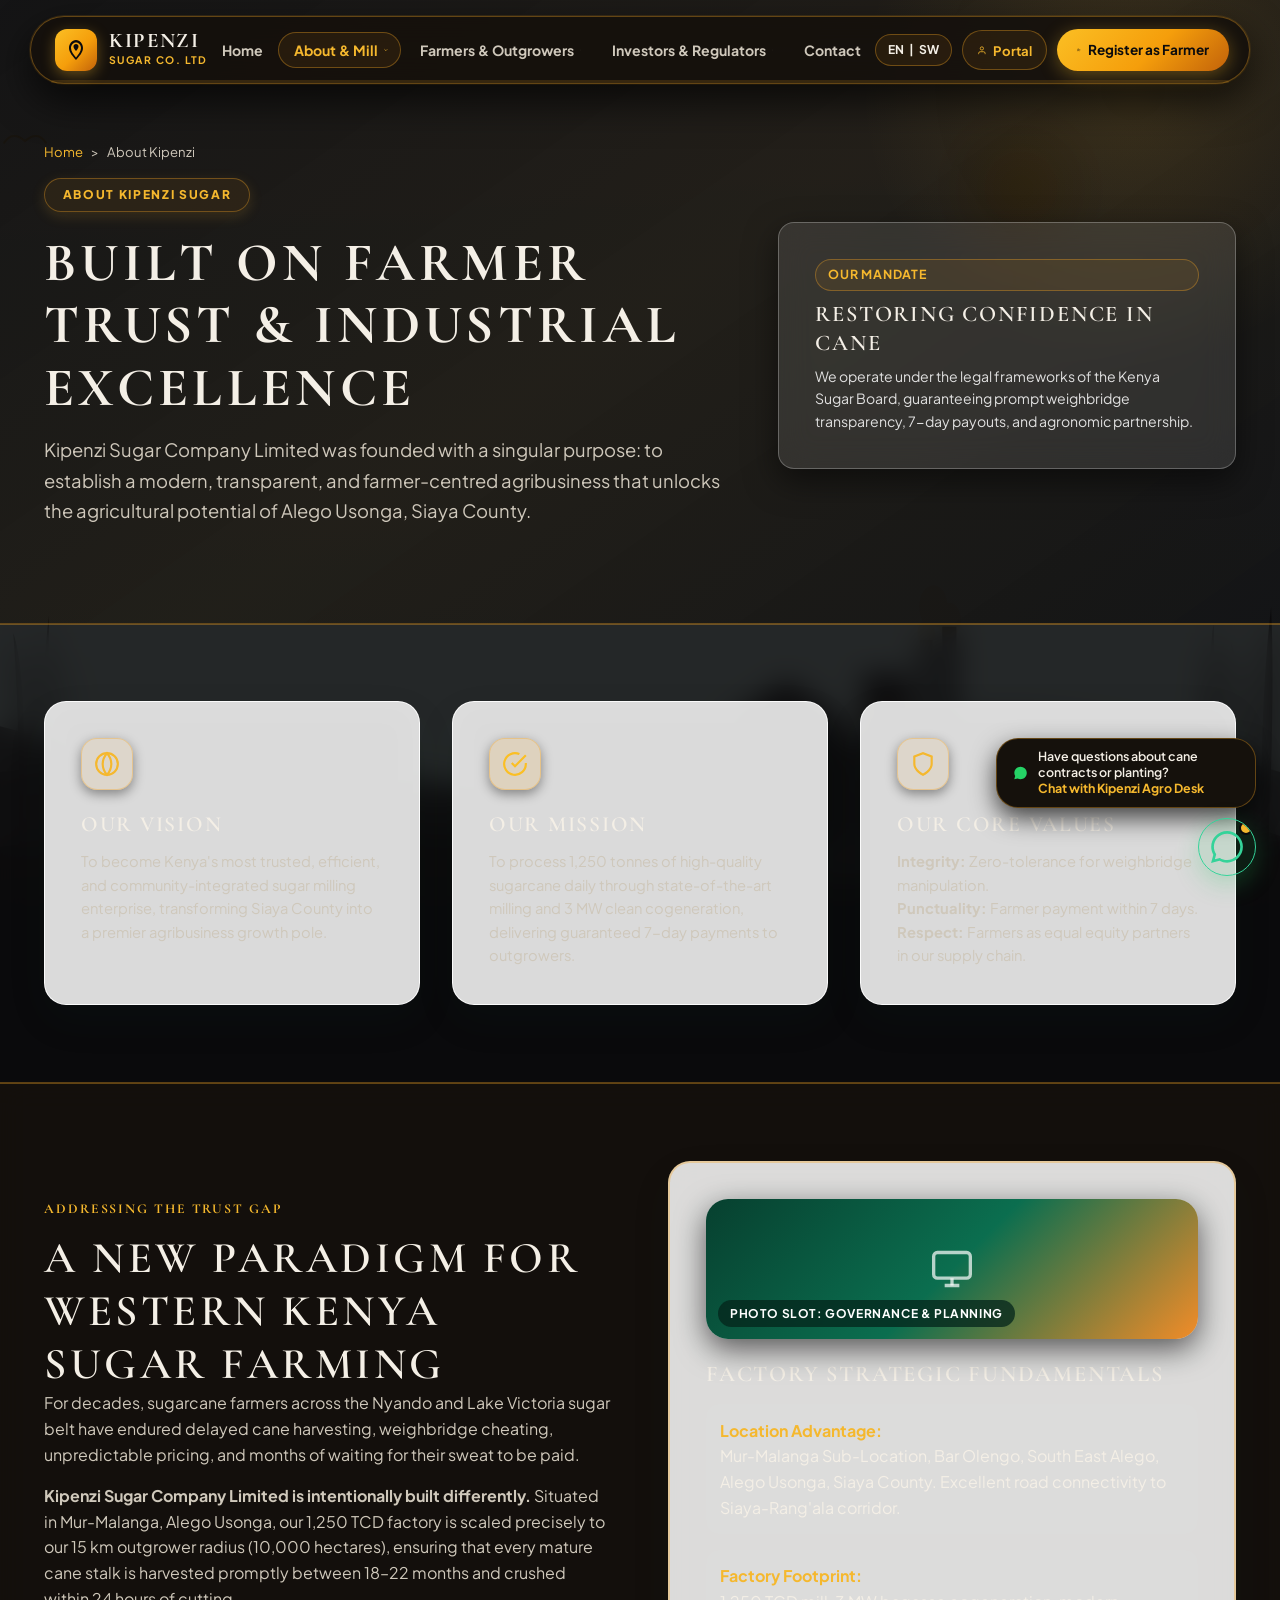
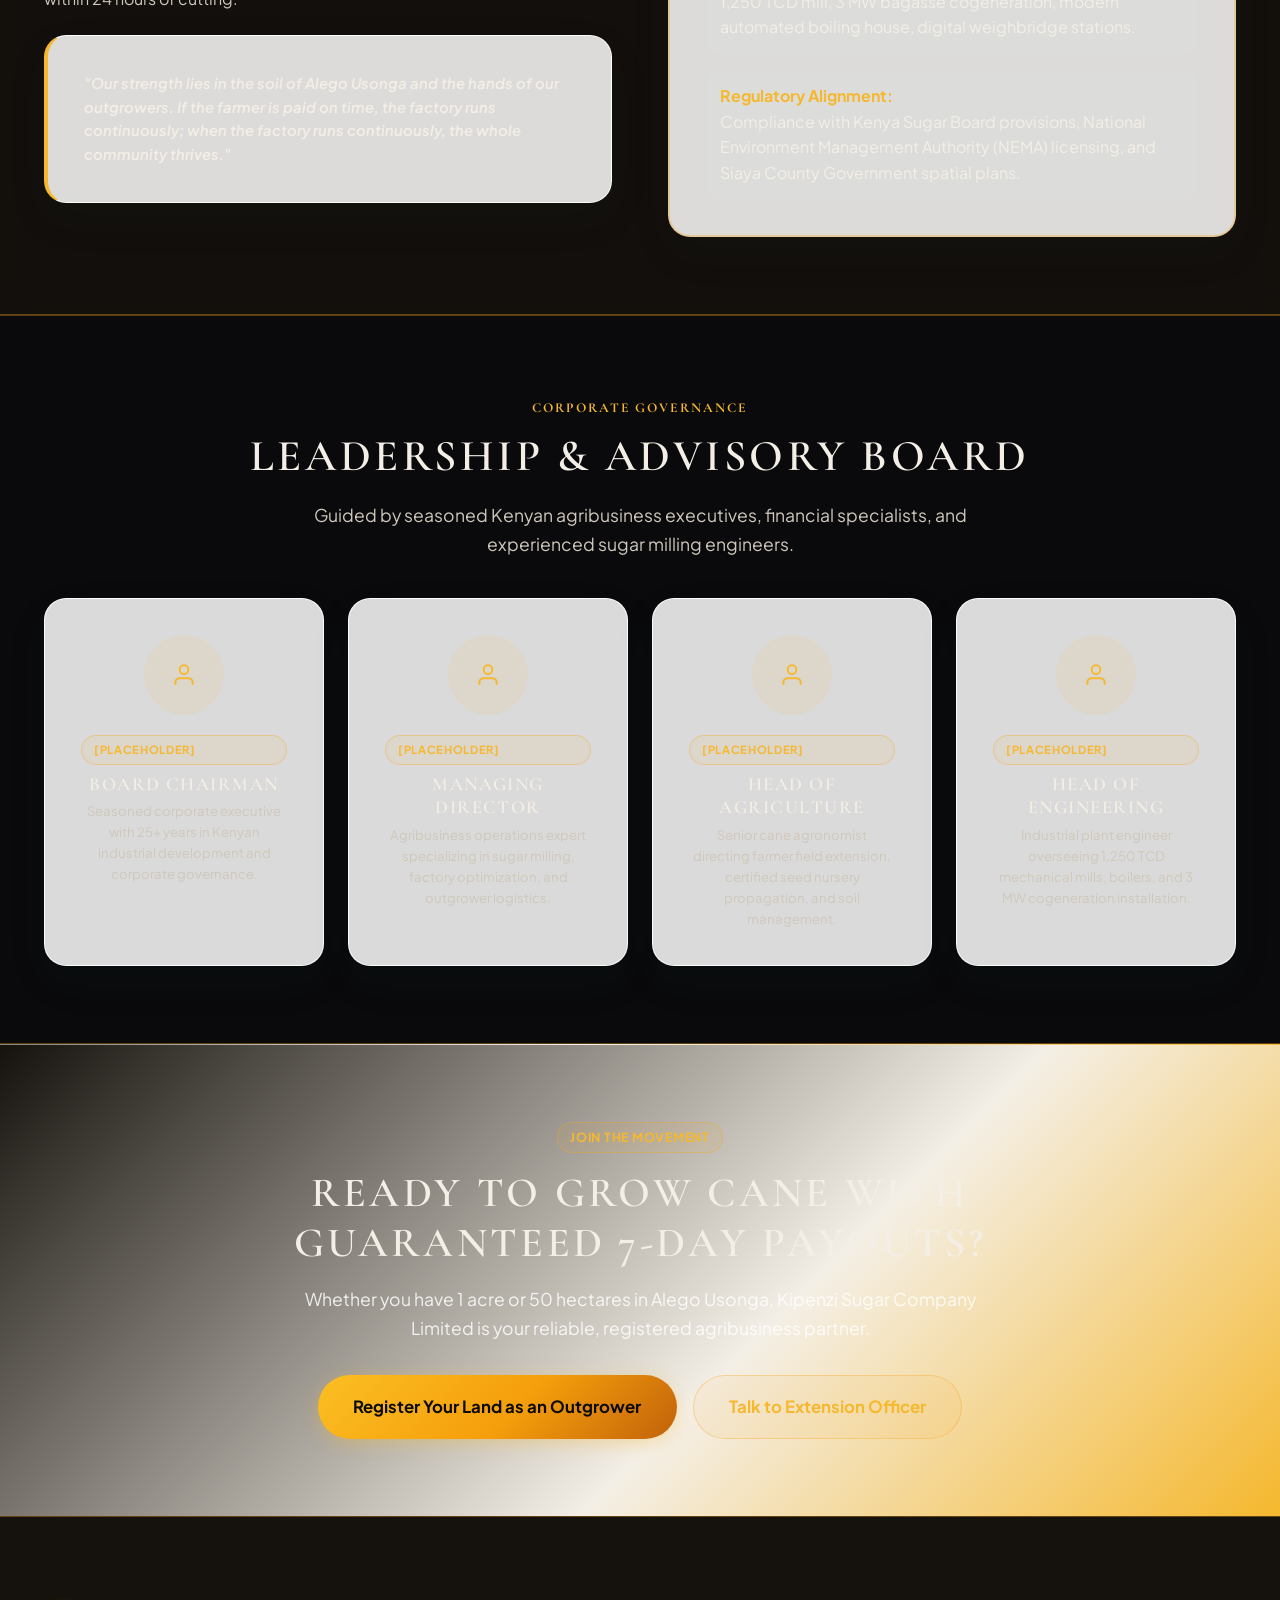
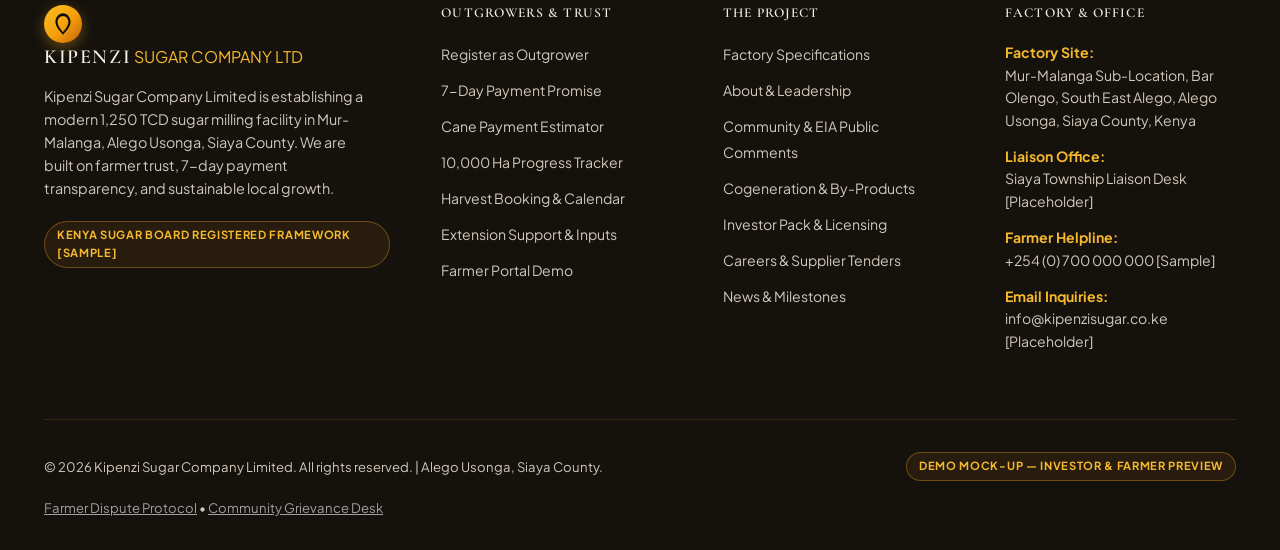
==== commit 72e18a07: "feat: apply luxury dark theme and compact mobile layout site-wide" ====
--- a/about.html
+++ b/about.html
@@ -7,23 +7,24 @@
   <meta name="description" content="Discover the vision, mission, leadership, and governance of Kipenzi Sugar Company Limited in Mur-Malanga, Alego Usonga, Siaya County.">
   <link rel="stylesheet" href="styles.css">
 </head>
-<body data-page="about" style="padding-top: 84px;">
+<body data-page="about" style="padding-top: 0;">
   <div id="site-header"></div>
 
-  <!-- Page Banner -->
-  <section class="page-banner">
-    <div class="container page-banner-grid">
-      <div>
+  <!-- Page Header -->
+  <section class="page-header">
+    <div class="container page-header-grid">
+      <div class="page-header-content">
         <div class="breadcrumbs">
           <a href="index.html">Home</a> &gt; <span>About Kipenzi</span>
         </div>
-        <h1>Built on Farmer Trust & Industrial Excellence</h1>
+        <span class="page-eyebrow">ABOUT KIPENZI SUGAR</span>
+        <h1>Built on Farmer Trust &amp; Industrial Excellence</h1>
         <p class="lead">
           Kipenzi Sugar Company Limited was founded with a singular purpose: to establish a modern, transparent, and farmer-centred agribusiness that unlocks the agricultural potential of Alego Usonga, Siaya County.
         </p>
       </div>
       <div>
-        <div class="card-glass" style="background: rgba(255,255,255,0.1); border-color: rgba(255,255,255,0.25); color: #fff;">
+        <div class="card" style="background: rgba(255,255,255,0.1); border-color: rgba(255,255,255,0.25); color: #fff;">
           <span class="badge badge-orange" style="margin-bottom: 0.5rem;">OUR MANDATE</span>
           <h4 style="color: #fff; margin-bottom: 0.5rem;">Restoring Confidence in Cane</h4>
           <p style="color: rgba(255,255,255,0.85); font-size: 0.88rem; margin-bottom: 0;">
@@ -183,12 +184,22 @@
     </div>
   </section>
 
-  <!-- CTA -->
-  <section class="section-pad section-mint section-readability-overlay text-center">
+  <!-- Shared Final CTA Bar -->
+  <section class="section-pad section-dark cta-banner" style="text-align: center;">
     <div class="container container-narrow">
-      <h2>Learn More About The Mur-Malanga Facility</h2>
-      <p>Explore full technical specifications, 3 MW power cogeneration, and our circular by-products.</p>
-      <a href="project.html" class="btn btn-green btn-lg">Explore Factory Facts &rarr;</a>
+      <span class="badge badge-orange" style="margin-bottom: 1rem;">JOIN THE MOVEMENT</span>
+      <h2 style="margin-bottom: 1rem; color: #FFFFFF;">Ready to Grow Cane with Guaranteed 7-Day Payouts?</h2>
+      <p style="color: rgba(255,255,255,0.85); font-size: 1.1rem; margin-bottom: 2rem;">
+        Whether you have 1 acre or 50 hectares in Alego Usonga, Kipenzi Sugar Company Limited is your reliable, registered agribusiness partner.
+      </p>
+      <div style="display: flex; justify-content: center; flex-wrap: wrap; gap: 1rem;">
+        <a href="outgrowers.html#register" class="btn btn-primary btn-lg">
+          Register Your Land as an Outgrower
+        </a>
+        <a href="contact.html" class="btn btn-outline-white btn-lg">
+          Talk to Extension Officer
+        </a>
+      </div>
     </div>
   </section>
 
--- a/styles.css
+++ b/styles.css
@@ -4,53 +4,69 @@
    Mur-Malanga, Alego Usonga, Siaya County, Kenya
    ========================================================================== */
 
-@import url('https://fonts.googleapis.com/css2?family=Fraunces:ital,opsz,wght@0,9..144,400..800;1,9..144,400..700&family=Plus+Jakarta+Sans:wght@300;400;500;600;700;800&display=swap');
+@import url('https://fonts.googleapis.com/css2?family=Cormorant+Garamond:ital,wght@0,400;0,500;0,600;0,700;1,400;1,600&family=Plus+Jakarta+Sans:wght@300;400;500;600;700;800&display=swap');
 
 
 :root {
-  /* Brand Palette */
-  --color-primary: #0B6E4F;          /* Deep lush sugarcane green */
-  --color-primary-dark: #07402F;     /* Rich dark forest / header & footer */
-  --color-primary-darker: #04251B;   /* Deepest obsidian green */
-  --color-primary-light: #168E68;    /* Vibrant emerald */
-  --color-primary-glow: rgba(11, 110, 79, 0.4);
-  --color-mint: #E6F5EE;             /* Clean, soft fresh mint */
-  --color-mint-light: #F2FAF6;       /* Ultra-soft surface tint */
+  /* 1. MR FURNITURE LUXURY DARK THEME COLOR TOKENS */
+  --bg: #0b0b0d;                           /* Page background, near-black with faint warm tint */
+  --bg-elevated: #15110c;                  /* Top bar, header, cards, sections */
+  --bg-card: rgba(255, 255, 255, 0.03);    /* Luxury dark card surface */
+  --gold: #f5b82e;                         /* Main accent: small labels, italic highlights, icons */
+  --amber-light: #fbbf24;
+  --amber-dark: #d97706;
+  --gold-gradient: linear-gradient(135deg, #fbbf24 0%, #f59e0b 55%, #c2620a 100%);
+  --gold-border: rgba(245, 166, 35, 0.35);
+  --gold-tint: rgba(245, 166, 35, 0.08);
+  --text: #f4efe6;                         /* Headings and main text */
+  --text-muted: #cfc8bb;                   /* Paragraphs */
+  --whatsapp: #22c55e;                     /* WhatsApp base */
+  --whatsapp-border: #34d399;              /* Text/border */
+  --whatsapp-tint: rgba(34, 197, 94, 0.1); /* Background tint */
+
+  /* Semantic Palette Mapped to Luxury Tokens */
+  --color-primary: var(--gold);
+  --color-primary-dark: var(--text);
+  --color-primary-darker: var(--bg-elevated);
+  --color-primary-light: var(--amber-light);
+  --color-primary-glow: rgba(245, 184, 46, 0.35);
+  --color-mint: var(--gold-tint);
+  --color-mint-light: rgba(255, 255, 255, 0.02);
 
   /* Warmth & Earth Accents */
-  --color-cream: #FFF8E7;            /* Golden hour soft cream */
-  --color-cream-alt: #FBF4DE;        /* Deeper warm card cream */
-  --color-sand: #F4EAD2;             /* Subtle accent sand */
-  --color-accent: #F28C28;           /* High-visibility Kenya sun orange */
-  --color-accent-hover: #D9771A;     /* Deep rich orange */
-  --color-accent-subtle: #FDF1E2;    /* Soft peach badge background */
-  --color-accent-glow: rgba(242, 140, 40, 0.45);
+  --color-cream: var(--bg-elevated);
+  --color-cream-alt: var(--bg-card);
+  --color-sand: var(--gold-border);
+  --color-accent: var(--gold);
+  --color-accent-hover: var(--amber-dark);
+  --color-accent-subtle: var(--gold-tint);
+  --color-accent-glow: rgba(245, 184, 46, 0.45);
 
   /* Neutrals & Base */
-  --color-white: #FFFFFF;
-  --color-bg-base: #F7FAF8;
-  --color-text-main: #14241E;
-  --color-text-muted: #4B6358;
-  --color-text-light: #738A80;
-  --color-border: rgba(11, 110, 79, 0.14);
-  --color-border-strong: rgba(11, 110, 79, 0.28);
+  --color-white: #f4efe6;
+  --color-bg-base: var(--bg);
+  --color-text-main: var(--text);
+  --color-text-muted: var(--text-muted);
+  --color-text-light: #a39c90;
+  --color-border: var(--gold-border);
+  --color-border-strong: rgba(245, 166, 35, 0.55);
 
   /* Glassmorphism Variables */
-  --glass-bg: rgba(255, 255, 255, 0.82);
-  --glass-bg-subtle: rgba(255, 255, 255, 0.65);
-  --glass-bg-dark: rgba(7, 64, 47, 0.85);
-  --glass-border: rgba(255, 255, 255, 0.7);
-  --glass-border-dark: rgba(255, 255, 255, 0.15);
-  --glass-shadow: 0 16px 40px rgba(7, 64, 47, 0.08);
+  --glass-bg: rgba(21, 17, 12, 0.88);
+  --glass-bg-subtle: rgba(21, 17, 12, 0.65);
+  --glass-bg-dark: rgba(11, 11, 13, 0.95);
+  --glass-border: var(--gold-border);
+  --glass-border-dark: rgba(245, 166, 35, 0.2);
+  --glass-shadow: 0 16px 40px rgba(0, 0, 0, 0.7);
 
   /* Status Colors */
-  --color-success: #0E8345;
-  --color-warning: #B45309;
-  --color-info: #0284C7;
-  --color-danger: #DC2626;
+  --color-success: #22c55e;
+  --color-warning: #f59e0b;
+  --color-info: #38bdf8;
+  --color-danger: #ef4444;
 
   /* Typography */
-  --font-serif: 'Fraunces', Georgia, 'Times New Roman', serif;
+  --font-serif: 'Cormorant Garamond', Georgia, 'Times New Roman', serif;
   --font-sans: 'Plus Jakarta Sans', -apple-system, BlinkMacSystemFont, 'Segoe UI', Roboto, sans-serif;
 
   /* Layout & Spacing */
@@ -64,11 +80,11 @@
   --radius-full: 9999px;
 
   /* Elevations */
-  --shadow-sm: 0 4px 12px rgba(7, 64, 47, 0.05);
-  --shadow-md: 0 10px 30px rgba(7, 64, 47, 0.09);
-  --shadow-lg: 0 20px 48px rgba(7, 64, 47, 0.13);
-  --shadow-xl: 0 30px 72px rgba(7, 64, 47, 0.18);
-  --shadow-accent: 0 10px 28px rgba(242, 140, 40, 0.4);
+  --shadow-sm: 0 4px 12px rgba(0, 0, 0, 0.4);
+  --shadow-md: 0 10px 30px rgba(0, 0, 0, 0.6);
+  --shadow-lg: 0 20px 48px rgba(0, 0, 0, 0.75);
+  --shadow-xl: 0 30px 72px rgba(0, 0, 0, 0.85);
+  --shadow-accent: 0 8px 25px rgba(245, 184, 46, 0.35);
 
   /* Parallax Dynamic Scroll Variables */
   --scroll-y: 0px;
@@ -88,8 +104,8 @@
   font-family: var(--font-sans);
   font-size: 16px;
   line-height: 1.6;
-  color: var(--color-text-main);
-  background-color: transparent;
+  color: var(--text);
+  background-color: var(--bg);
   scroll-behavior: smooth;
   -webkit-font-smoothing: antialiased;
 }
@@ -100,7 +116,8 @@
   flex-direction: column;
   overflow-x: hidden;
   position: relative;
-  background-color: transparent; /* Allows live parallax to show through */
+  background-color: var(--bg);
+  color: var(--text);
 }
 
 /* Custom Scrollbar */
@@ -108,20 +125,43 @@
   width: 10px;
 }
 ::-webkit-scrollbar-track {
-  background: #EBF4F0;
+  background: var(--bg);
 }
 ::-webkit-scrollbar-thumb {
-  background: linear-gradient(180deg, var(--color-primary) 0%, var(--color-accent) 100%);
+  background: linear-gradient(180deg, var(--gold) 0%, var(--amber-dark) 100%);
   border-radius: 9999px;
-  border: 2px solid #EBF4F0;
+  border: 2px solid var(--bg);
 }
 ::-webkit-scrollbar-thumb:hover {
-  background: var(--color-primary-dark);
-}
-
-img, svg {
+  background: var(--amber-light);
+}
+
+img {
   display: block;
   max-width: 100%;
+  height: auto;
+}
+
+/* Global SVG Safeguard: All content SVGs are constrained to prevent giant overflowing shapes */
+svg:not(#parallax-viewport svg):not(.nav-scroll-progress-bar svg):not(.progress-ring svg) {
+  display: block;
+  max-width: 100%;
+  box-sizing: border-box;
+}
+
+/* Default icon sizing for inline icons in cards, flexboxes, and content */
+.icon-box svg,
+.icon-badge svg,
+.card svg:not(.photo-slot svg),
+.card-glass svg:not(.photo-slot svg),
+.card-white svg:not(.photo-slot svg),
+.figure-card svg,
+.trust-badge-item svg {
+  width: 26px;
+  height: 26px;
+  max-width: 26px;
+  max-height: 26px;
+  flex-shrink: 0;
 }
 
 a {
@@ -149,13 +189,14 @@
   background: none;
 }
 
-/* Typography Hierarchy */
-h1, h2, h3, h4, h5, h6 {
+/* Typography Hierarchy - Mr Furniture Luxury Aesthetic */
+h1, h2, h3, h4, h5, h6, .logo, .site-title, .brand-title, .pill-logo-title, .section-title, .hero-title {
   font-family: var(--font-serif);
-  font-weight: 700;
+  font-weight: 600;
   line-height: 1.2;
-  color: var(--color-primary-dark);
-  letter-spacing: -0.015em;
+  color: var(--text);
+  text-transform: uppercase;
+  letter-spacing: 0.08em;
 }
 
 h1 { font-size: clamp(2.4rem, 5vw, 3.8rem); }
@@ -208,13 +249,12 @@
   inset: 0;
   width: 100%;
   height: 100%;
-  /* Shift mood from dawn gold at top to bright midday to golden sunset */
+  /* Shift mood with deep luxury dark ambient gradient */
   background: linear-gradient(
     180deg,
-    #FDF6E2 0%,      /* Soft Dawn Golden Hour */
-    #E8F4F0 35%,     /* Crisp Midday Sugarcane Sky */
-    #D7EFE6 70%,     /* Fresh Siaya Afternoon Mint */
-    #FCECD2 100%     /* Sunset Amber */
+    #0b0b0d 0%,
+    #15110c 50%,
+    #0b0b0d 100%
   );
   transition: background 0.5s ease;
 }
@@ -238,7 +278,7 @@
   min-height: 320px;
 }
 
-/* Sun Glow Element */
+/* Sun Glow Element - Warm Amber Gold Glow */
 .parallax-sun {
   position: absolute;
   top: 12%;
@@ -246,7 +286,7 @@
   width: 160px;
   height: 160px;
   border-radius: 50%;
-  background: radial-gradient(circle, #FFE494 0%, rgba(242, 140, 40, 0.4) 45%, transparent 75%);
+  background: radial-gradient(circle, var(--amber-light) 0%, rgba(217, 119, 6, 0.3) 45%, transparent 75%);
   filter: blur(8px);
   will-change: transform;
   animation: sunGlow 6s ease-in-out infinite alternate;
@@ -260,8 +300,8 @@
 /* Ambient Drifting Clouds */
 .parallax-cloud {
   position: absolute;
-  fill: rgba(255, 255, 255, 0.72);
-  filter: blur(1.5px);
+  fill: rgba(245, 184, 46, 0.05);
+  filter: blur(2px);
   will-change: transform;
 }
 
@@ -298,8 +338,8 @@
 }
 
 @keyframes riseSmoke {
-  0% { transform: translateY(0) scale(0.95); opacity: 0.65; }
-  50% { transform: translateY(-14px) scale(1.15) skewX(2deg); opacity: 0.85; }
+  0% { transform: translateY(0) scale(0.95); opacity: 0.35; }
+  50% { transform: translateY(-14px) scale(1.15) skewX(2deg); opacity: 0.45; }
   100% { transform: translateY(-28px) scale(1.35) skewX(-2deg); opacity: 0; }
 }
 
@@ -337,21 +377,21 @@
   z-index: 2;
 }
 
-/* Soft frosted backdrop on content wrapper to ensure WCAG AA contrast while showing parallax */
+/* Frosted backdrop on content wrapper matching luxury dark theme */
 .section-readability-overlay {
-  background: rgba(251, 253, 251, 0.84);
+  background: rgba(11, 11, 13, 0.88);
   backdrop-filter: blur(14px);
   -webkit-backdrop-filter: blur(14px);
-  border-top: 1px solid rgba(11, 110, 79, 0.08);
-  border-bottom: 1px solid rgba(11, 110, 79, 0.08);
+  border-top: 1px solid var(--gold-border);
+  border-bottom: 1px solid var(--gold-border);
 }
 
 .section-cream.section-readability-overlay {
-  background: rgba(255, 248, 231, 0.86);
+  background: rgba(21, 17, 12, 0.92);
 }
 
 .section-mint.section-readability-overlay {
-  background: rgba(230, 245, 238, 0.86);
+  background: rgba(15, 13, 11, 0.9);
 }
 
 /* Helper Elements */
@@ -362,8 +402,8 @@
   width: 48px;
   height: 48px;
   border-radius: 50%;
-  background: linear-gradient(135deg, var(--color-primary) 0%, var(--color-primary-dark) 100%);
-  color: #FFFFFF;
+  background: var(--gold-gradient);
+  color: #0b0b0d;
   box-shadow: 0 4px 14px var(--color-primary-glow);
 }
 .brand-emblem svg {
@@ -430,12 +470,12 @@
   width: 100%;
   max-width: 1220px;
   height: 68px;
-  background: rgba(255, 255, 255, 0.85);
+  background: rgba(21, 17, 12, 0.92);
   backdrop-filter: blur(20px);
   -webkit-backdrop-filter: blur(20px);
-  border: 1.5px solid rgba(255, 255, 255, 0.95);
+  border: 1.5px solid var(--gold-border);
   border-radius: var(--radius-full);
-  box-shadow: 0 16px 40px rgba(7, 64, 47, 0.12), 0 0 0 1px rgba(11, 110, 79, 0.08);
+  box-shadow: 0 16px 40px rgba(0, 0, 0, 0.7), 0 0 0 1px rgba(245, 166, 35, 0.15);
   display: flex;
   align-items: center;
   justify-content: space-between;
@@ -447,8 +487,8 @@
 /* Scrolled Nav Pill State: Smaller height, tighter padding, deeper glass */
 .floating-navbar-container.scrolled .nav-pill {
   height: 56px;
-  background: rgba(255, 255, 255, 0.94);
-  box-shadow: 0 20px 48px rgba(7, 64, 47, 0.18), 0 0 0 1px rgba(11, 110, 79, 0.12);
+  background: rgba(21, 17, 12, 0.97);
+  box-shadow: 0 20px 48px rgba(0, 0, 0, 0.85), 0 0 0 1px var(--gold-border);
   transform: translateY(-4px);
 }
 
@@ -459,7 +499,7 @@
   left: 20px;
   right: 20px;
   height: 3px;
-  background: rgba(11, 110, 79, 0.12);
+  background: rgba(245, 166, 35, 0.15);
   border-radius: var(--radius-full);
   overflow: hidden;
   pointer-events: none;
@@ -468,7 +508,7 @@
 .nav-scroll-progress-bar {
   height: 100%;
   width: 0%;
-  background: linear-gradient(90deg, var(--color-primary) 0%, var(--color-accent) 100%);
+  background: var(--gold-gradient);
   border-radius: var(--radius-full);
   transition: width 0.1s linear;
 }
@@ -486,12 +526,12 @@
   width: 42px;
   height: 42px;
   border-radius: 12px;
-  background: linear-gradient(135deg, var(--color-primary) 0%, var(--color-primary-dark) 100%);
+  background: var(--gold-gradient);
   display: flex;
   align-items: center;
   justify-content: center;
-  color: #FFFFFF;
-  box-shadow: 0 4px 14px rgba(11, 110, 79, 0.35);
+  color: #0b0b0d;
+  box-shadow: 0 4px 14px rgba(245, 184, 46, 0.35);
   transition: transform 0.25s ease;
 }
 
@@ -513,10 +553,11 @@
 .pill-logo-title {
   font-family: var(--font-serif);
   font-size: 1.3rem;
-  font-weight: 800;
-  color: var(--color-primary-dark);
+  font-weight: 700;
+  color: var(--text);
   line-height: 1;
-  letter-spacing: -0.01em;
+  letter-spacing: 0.08em;
+  text-transform: uppercase;
   transition: font-size 0.2s ease;
 }
 
@@ -528,8 +569,8 @@
   font-family: var(--font-sans);
   font-size: 0.65rem;
   text-transform: uppercase;
-  letter-spacing: 0.12em;
-  color: var(--color-text-muted);
+  letter-spacing: 0.14em;
+  color: var(--gold);
   font-weight: 700;
 }
 
@@ -548,7 +589,8 @@
   top: 50%;
   transform: translateY(-50%);
   height: 36px;
-  background: var(--color-mint);
+  background: var(--gold-tint);
+  border: 1px solid var(--gold-border);
   border-radius: var(--radius-full);
   pointer-events: none;
   transition: all 0.3s cubic-bezier(0.16, 1, 0.3, 1);
@@ -564,7 +606,7 @@
 }
 
 .pill-link {
-  color: var(--color-primary-dark);
+  color: var(--text-muted);
   font-size: 0.88rem;
   font-weight: 700;
   padding: 0.5rem 0.85rem;
@@ -577,7 +619,7 @@
 }
 
 .pill-link:hover, .nav-link-item.active .pill-link {
-  color: var(--color-primary);
+  color: var(--gold);
 }
 
 .pill-link svg.chevron {
@@ -597,12 +639,12 @@
   left: 50%;
   transform: translateX(-50%) translateY(12px) scale(0.98);
   width: 780px;
-  background: rgba(255, 255, 255, 0.94);
+  background: rgba(21, 17, 12, 0.98);
   backdrop-filter: blur(24px);
   -webkit-backdrop-filter: blur(24px);
-  border: 1.5px solid rgba(255, 255, 255, 0.95);
+  border: 1.5px solid var(--gold-border);
   border-radius: var(--radius-xl);
-  box-shadow: 0 25px 60px rgba(7, 64, 47, 0.2), 0 0 0 1px rgba(11, 110, 79, 0.08);
+  box-shadow: 0 25px 60px rgba(0, 0, 0, 0.85), 0 0 0 1px var(--gold-border);
   padding: 1.75rem;
   opacity: 0;
   visibility: hidden;
@@ -625,16 +667,16 @@
   gap: 0.65rem;
 }
 
-/* Orange Register Button with Shimmer */
+/* Orange Register Button with Shimmer - Gold Gradient */
 .btn-shimmer-orange {
   position: relative;
-  background: linear-gradient(135deg, var(--color-accent) 0%, #D9771A 100%);
-  color: #FFFFFF !important;
+  background: var(--gold-gradient);
+  color: #0b0b0d !important;
   font-weight: 700;
   font-size: 0.85rem;
   padding: 0.65rem 1.25rem;
   border-radius: var(--radius-full);
-  box-shadow: var(--shadow-accent);
+  box-shadow: 0 4px 18px rgba(245, 184, 46, 0.35);
   display: inline-flex;
   align-items: center;
   gap: 0.45rem;
@@ -650,7 +692,7 @@
   left: -100%;
   width: 60%;
   height: 100%;
-  background: linear-gradient(90deg, transparent, rgba(255, 255, 255, 0.45), transparent);
+  background: linear-gradient(90deg, transparent, rgba(255, 255, 255, 0.35), transparent);
   transform: skewX(-25deg);
   animation: buttonShimmer 3.5s infinite;
 }
@@ -662,12 +704,13 @@
 
 .btn-shimmer-orange:hover {
   transform: translateY(-2px);
-  box-shadow: 0 12px 32px rgba(242, 140, 40, 0.5);
+  box-shadow: 0 10px 28px rgba(245, 184, 46, 0.5);
 }
 
 .pill-portal-link {
-  color: var(--color-primary-dark);
-  background: var(--color-mint);
+  color: var(--gold);
+  background: var(--gold-tint);
+  border: 1px solid var(--gold-border);
   padding: 0.55rem 0.9rem;
   border-radius: var(--radius-full);
   font-size: 0.82rem;
@@ -679,15 +722,16 @@
 }
 
 .pill-portal-link:hover {
-  background: var(--color-primary);
-  color: #FFFFFF;
+  background: var(--gold-gradient);
+  color: #0b0b0d;
+  border-color: transparent;
 }
 
 /* EN / SW Toggle in Pill */
 .pill-lang-btn {
-  background: rgba(11, 110, 79, 0.08);
-  border: 1px solid var(--color-border);
-  color: var(--color-primary-dark);
+  background: var(--gold-tint);
+  border: 1px solid var(--gold-border);
+  color: var(--text);
   padding: 0.35rem 0.75rem;
   border-radius: var(--radius-full);
   font-size: 0.75rem;
@@ -699,8 +743,9 @@
 }
 
 .pill-lang-btn:hover {
-  background: var(--color-mint);
-  border-color: var(--color-primary);
+  background: rgba(245, 166, 35, 0.18);
+  border-color: var(--gold);
+  color: var(--gold);
 }
 
 /* Hamburger for Mobile inside Pill */
@@ -710,7 +755,8 @@
   justify-content: space-around;
   width: 40px;
   height: 40px;
-  background: var(--color-mint);
+  background: var(--gold-tint);
+  border: 1px solid var(--gold-border);
   border-radius: var(--radius-full);
   padding: 10px;
   cursor: pointer;
@@ -719,7 +765,7 @@
 .pill-hamburger-line {
   width: 100%;
   height: 2px;
-  background-color: var(--color-primary-dark);
+  background-color: var(--gold);
   border-radius: 2px;
   transition: all 0.2s ease;
 }
@@ -745,50 +791,57 @@
 }
 
 .btn-primary {
-  background: linear-gradient(135deg, var(--color-accent) 0%, var(--color-accent-hover) 100%);
-  color: #FFFFFF;
-  box-shadow: var(--shadow-accent);
+  background: var(--gold-gradient);
+  color: #0b0b0d;
+  font-weight: 700;
+  box-shadow: 0 4px 18px rgba(245, 184, 46, 0.35);
+  border: none;
 }
 
 .btn-primary:hover {
   transform: translateY(-2px);
-  box-shadow: 0 12px 30px rgba(242, 140, 40, 0.45);
-  color: #FFFFFF;
+  box-shadow: 0 12px 30px rgba(245, 184, 46, 0.5);
+  color: #0b0b0d;
+  filter: brightness(1.08);
 }
 
 .btn-green {
-  background: linear-gradient(135deg, var(--color-primary) 0%, var(--color-primary-dark) 100%);
-  color: #FFFFFF;
-  box-shadow: 0 6px 20px rgba(11, 110, 79, 0.3);
+  background: var(--gold-gradient);
+  color: #0b0b0d;
+  font-weight: 700;
+  box-shadow: 0 4px 18px rgba(245, 184, 46, 0.35);
+  border: none;
 }
 
 .btn-green:hover {
   transform: translateY(-2px);
-  box-shadow: 0 10px 26px rgba(11, 110, 79, 0.42);
+  box-shadow: 0 10px 26px rgba(245, 184, 46, 0.5);
+  color: #0b0b0d;
+  filter: brightness(1.08);
+}
+
+.btn-outline-white {
+  background: var(--gold-tint);
+  color: var(--gold);
+  border: 1.5px solid var(--gold-border);
+}
+
+.btn-outline-white:hover {
+  background: rgba(245, 166, 35, 0.18);
+  border-color: var(--gold);
   color: #FFFFFF;
 }
 
-.btn-outline-white {
-  background: transparent;
-  color: #FFFFFF;
-  border: 2px solid rgba(255, 255, 255, 0.35);
-}
-
-.btn-outline-white:hover {
-  background: rgba(255, 255, 255, 0.15);
-  border-color: #FFFFFF;
-  color: #FFFFFF;
-}
-
 .btn-outline-green {
-  background: transparent;
-  color: var(--color-primary);
-  border: 2px solid var(--color-primary);
+  background: var(--gold-tint);
+  color: var(--gold);
+  border: 1.5px solid var(--gold-border);
 }
 
 .btn-outline-green:hover {
-  background: var(--color-primary);
-  color: #FFFFFF;
+  background: var(--gold-gradient);
+  border-color: transparent;
+  color: #0b0b0d;
 }
 
 .btn-sm {
@@ -811,30 +864,37 @@
   font-size: 0.78rem;
   font-weight: 700;
   border-radius: var(--radius-full);
-  letter-spacing: 0.02em;
+  letter-spacing: 0.04em;
+  background: var(--gold-tint);
+  color: var(--gold);
+  border: 1px solid var(--gold-border);
 }
 
 .badge-sample {
-  background: #FEF3C7;
-  color: #92400E;
-  border: 1px solid #FDE68A;
+  background: var(--gold-tint);
+  color: var(--gold);
+  border: 1px solid var(--gold-border);
   text-transform: uppercase;
   font-size: 0.7rem;
+  letter-spacing: 0.08em;
 }
 
 .badge-mint {
-  background: var(--color-mint);
-  color: var(--color-primary);
+  background: var(--gold-tint);
+  color: var(--gold);
+  border: 1px solid var(--gold-border);
 }
 
 .badge-orange {
-  background: var(--color-accent-subtle);
-  color: var(--color-accent-hover);
+  background: rgba(245, 166, 35, 0.14);
+  color: var(--amber-light);
+  border: 1px solid var(--gold-border);
 }
 
 .badge-white {
-  background: rgba(255, 255, 255, 0.2);
-  color: #FFFFFF;
+  background: rgba(255, 255, 255, 0.06);
+  color: var(--text);
+  border: 1px solid rgba(255, 255, 255, 0.14);
   backdrop-filter: blur(4px);
 }
 
@@ -843,21 +903,21 @@
   display: inline-flex;
   align-items: center;
   gap: 0.5rem;
-  font-family: var(--font-sans);
-  font-size: 0.8rem;
-  font-weight: 800;
+  font-family: var(--font-serif);
+  font-size: 0.85rem;
+  font-weight: 700;
   text-transform: uppercase;
-  letter-spacing: 0.12em;
-  color: var(--color-primary);
+  letter-spacing: 0.14em;
+  color: var(--gold);
   margin-bottom: 0.75rem;
 }
 
 .section-eyebrow.text-orange {
-  color: var(--color-accent);
+  color: var(--amber-light);
 }
 
 .section-eyebrow.text-white {
-  color: #FFDEB3;
+  color: var(--text);
 }
 
 .section-title {
@@ -887,10 +947,10 @@
    ========================================================================== */
 .hero-wrapper {
   position: relative;
-  background: linear-gradient(145deg, rgba(4, 37, 27, 0.94) 0%, rgba(7, 64, 47, 0.90) 45%, rgba(11, 110, 79, 0.85) 100%);
+  background: linear-gradient(145deg, rgba(11, 11, 13, 0.96) 0%, rgba(21, 17, 12, 0.92) 45%, rgba(11, 11, 13, 0.96) 100%);
   backdrop-filter: blur(8px);
   -webkit-backdrop-filter: blur(8px);
-  color: #FFFFFF;
+  color: var(--text);
   padding: clamp(3.5rem, 8vw, 6.5rem) 0 clamp(4rem, 9vw, 7rem);
   overflow: hidden;
 }
@@ -898,8 +958,8 @@
 .hero-bg-overlay {
   position: absolute;
   inset: 0;
-  background-image: radial-gradient(circle at 85% 20%, rgba(242, 140, 40, 0.18) 0%, transparent 45%),
-                    radial-gradient(circle at 10% 80%, rgba(22, 142, 104, 0.25) 0%, transparent 50%);
+  background-image: radial-gradient(circle at 85% 20%, rgba(245, 184, 46, 0.12) 0%, transparent 45%),
+                    radial-gradient(circle at 10% 80%, rgba(217, 119, 6, 0.08) 0%, transparent 50%);
   pointer-events: none;
 }
 
@@ -916,13 +976,13 @@
   display: inline-flex;
   align-items: center;
   gap: 0.6rem;
-  background: rgba(255, 255, 255, 0.12);
-  border: 1px solid rgba(255, 255, 255, 0.2);
+  background: var(--gold-tint);
+  border: 1px solid var(--gold-border);
   padding: 0.45rem 1rem;
   border-radius: var(--radius-full);
   font-size: 0.84rem;
   font-weight: 600;
-  color: #FFFFFF;
+  color: var(--gold);
   margin-bottom: 1.5rem;
 }
 
@@ -1084,8 +1144,8 @@
    Key Figures Strip
    ========================================================================== */
 .figures-strip-wrapper {
-  background: #FFFFFF;
-  border-bottom: 1px solid var(--color-border);
+  background: var(--bg-elevated);
+  border-bottom: 1px solid var(--gold-border);
   box-shadow: var(--shadow-sm);
   position: relative;
   z-index: 5;
@@ -1094,7 +1154,7 @@
 .figures-grid {
   display: grid;
   grid-template-columns: repeat(4, 1fr);
-  divide-x: 1px solid var(--color-border);
+  divide-x: 1px solid var(--gold-border);
 }
 
 .figure-card {
@@ -1113,14 +1173,14 @@
   top: 20%;
   height: 60%;
   width: 1px;
-  background-color: var(--color-border);
+  background-color: var(--gold-border);
 }
 
 .figure-number {
   font-family: var(--font-serif);
   font-size: clamp(2rem, 3.5vw, 2.75rem);
   font-weight: 800;
-  color: var(--color-primary-dark);
+  color: var(--text);
   line-height: 1;
   margin-bottom: 0.4rem;
 }
@@ -1129,37 +1189,57 @@
   font-size: 1.15rem;
   font-family: var(--font-sans);
   font-weight: 700;
-  color: var(--color-primary);
+  color: var(--gold);
   margin-left: 0.2rem;
 }
 
 .figure-label {
   font-size: 0.85rem;
   font-weight: 700;
-  color: var(--color-text-main);
+  color: var(--gold);
   margin-bottom: 0.25rem;
 }
 
 .figure-sub {
   font-size: 0.75rem;
-  color: var(--color-text-muted);
+  color: var(--text-muted);
 }
 
 
 
 /* ==========================================================================
-   Page Inner Hero / Banner
+   GLOBAL COMPONENT SYSTEM (STEP 2: REUSABLE HEADERS, CARDS, ICONS, GRIDS)
    ========================================================================== */
+
+/* 1. REUSABLE PAGE HEADER COMPONENT (matches luxury dark gold gradient) */
+.page-header,
 .page-banner {
-  background: linear-gradient(145deg, rgba(4, 37, 27, 0.94) 0%, rgba(7, 64, 47, 0.90) 50%, rgba(11, 110, 79, 0.86) 100%);
-  backdrop-filter: blur(8px);
-  -webkit-backdrop-filter: blur(8px);
-  color: #FFFFFF;
-  padding: 4.5rem 0 4rem;
   position: relative;
+  z-index: 2;
+  background: linear-gradient(145deg, rgba(11, 11, 13, 0.96) 0%, rgba(21, 17, 12, 0.94) 50%, rgba(11, 11, 13, 0.96) 100%);
+  color: var(--text);
+  padding-top: clamp(6.5rem, 11vw, 9rem); /* Full-bleed bleed underneath floating pill navbar */
+  padding-bottom: clamp(3rem, 6vw, 4.5rem);
   overflow: hidden;
-}
-
+  border-bottom: 1px solid var(--gold-border);
+  box-sizing: border-box;
+}
+
+.page-header::before,
+.page-banner::before {
+  content: '';
+  position: absolute;
+  top: -30%;
+  right: -10%;
+  width: 550px;
+  height: 550px;
+  border-radius: 50%;
+  background: radial-gradient(circle, rgba(245, 184, 46, 0.12) 0%, transparent 70%);
+  pointer-events: none;
+  z-index: 1;
+}
+
+.page-header-grid,
 .page-banner-grid {
   display: grid;
   grid-template-columns: 1.2fr 0.8fr;
@@ -1167,16 +1247,57 @@
   align-items: center;
   position: relative;
   z-index: 2;
-}
-
+  box-sizing: border-box;
+}
+
+.page-header-content,
+.page-banner-content {
+  position: relative;
+  z-index: 2;
+  max-width: 820px;
+}
+
+/* Gold Eyebrow Label */
+.page-eyebrow,
+.page-banner-eyebrow,
+.hero-badge-pill {
+  display: inline-flex;
+  align-items: center;
+  gap: 0.5rem;
+  background: var(--gold-tint);
+  border: 1.5px solid var(--gold-border);
+  color: var(--gold);
+  font-family: var(--font-sans);
+  font-size: 0.75rem;
+  font-weight: 800;
+  text-transform: uppercase;
+  letter-spacing: 0.14em;
+  padding: 0.4rem 1.1rem;
+  border-radius: var(--radius-full);
+  margin-bottom: 1.25rem;
+  box-shadow: 0 4px 14px rgba(245, 184, 46, 0.15);
+}
+
+.page-header h1,
 .page-banner h1 {
-  color: #FFFFFF;
+  font-family: var(--font-serif);
+  font-size: clamp(2.2rem, 4.5vw, 3.4rem);
+  font-weight: 700;
+  line-height: 1.15;
+  color: var(--text);
   margin-bottom: 1rem;
-}
-
-.page-banner p.lead {
-  color: rgba(255, 255, 255, 0.88);
+  letter-spacing: 0.08em;
+  text-transform: uppercase;
+}
+
+.page-header p.lead,
+.page-banner p.lead,
+.page-lead {
+  font-size: clamp(1rem, 1.6vw, 1.15rem);
+  color: var(--text-muted);
+  line-height: 1.65;
   margin-bottom: 1.5rem;
+  max-width: 740px;
 }
 
 .breadcrumbs {
@@ -1184,114 +1305,215 @@
   align-items: center;
   gap: 0.5rem;
   font-size: 0.82rem;
-  color: rgba(255, 255, 255, 0.7);
+  color: var(--text-muted);
   margin-bottom: 1rem;
 }
 
 .breadcrumbs a {
-  color: rgba(255, 255, 255, 0.8);
+  color: var(--gold);
+  transition: color 0.2s ease;
 }
 
 .breadcrumbs a:hover {
-  color: #FFFFFF;
-}
-
-
-
-/* ==========================================================================
-   Section Blocks & Layouts
-   ========================================================================== */
+  color: var(--amber-light);
+}
+
+/* 2. REUSABLE SECTION BLOCKS & CONTAINERS */
+.section,
 .section-pad {
-  padding: clamp(3.5rem, 7vw, 6rem) 0;
+  padding: clamp(3rem, 6vw, 5.5rem) 0;
+  position: relative;
+  z-index: 2;
+  box-sizing: border-box;
 }
 
 .section-cream {
-  background-color: var(--color-cream);
+  background-color: var(--bg-elevated);
 }
 
 .section-mint {
-  background-color: var(--color-mint-light);
+  background-color: var(--bg);
 }
 
 .section-dark {
-  background-color: var(--color-primary-dark);
-  color: #FFFFFF;
+  background-color: var(--bg-elevated);
+  color: var(--text);
 }
 
 .section-dark h2, .section-dark h3, .section-dark h4 {
-  color: #FFFFFF;
+  color: var(--text);
 }
 
 .section-dark p {
-  color: rgba(255, 255, 255, 0.8);
-}
-
-/* Cards & Grids */
+  color: var(--text-muted);
+}
+
+/* 3. REUSABLE RESPONSIVE GRID SYSTEM (1 col mobile, 2 tablet, 3 desktop) */
+.grid,
+.grid-3 {
+  display: grid;
+  grid-template-columns: repeat(3, minmax(0, 1fr));
+  gap: clamp(1.25rem, 2.5vw, 2rem);
+  align-items: stretch;
+  box-sizing: border-box;
+}
+
 .grid-2 {
   display: grid;
-  grid-template-columns: repeat(2, 1fr);
-  gap: 2rem;
-}
-
-.grid-3 {
-  display: grid;
-  grid-template-columns: repeat(3, 1fr);
-  gap: 2rem;
+  grid-template-columns: repeat(2, minmax(0, 1fr));
+  gap: clamp(1.25rem, 2.5vw, 2rem);
+  align-items: stretch;
+  box-sizing: border-box;
 }
 
 .grid-4 {
   display: grid;
-  grid-template-columns: repeat(4, 1fr);
-  gap: 1.5rem;
-}
-
-.card-white {
-  background: #FFFFFF;
-  border-radius: var(--radius-lg);
-  border: 1px solid var(--color-border);
+  grid-template-columns: repeat(4, minmax(0, 1fr));
+  gap: clamp(1rem, 2vw, 1.5rem);
+  align-items: stretch;
+  box-sizing: border-box;
+}
+
+/* Universal Grid Child Overflow Protection: No children push columns wider than 1fr */
+.grid > *,
+.grid-2 > *,
+.grid-3 > *,
+.grid-4 > * {
+  min-width: 0;
+  box-sizing: border-box;
+}
+
+/* 4. REUSABLE CARD COMPONENT (16px radius, soft shadow, hover lift, equal height) */
+.card,
+.card-glass,
+.card-white,
+.card-cream {
+  position: relative;
+  background: var(--bg-card);
+  backdrop-filter: blur(16px);
+  -webkit-backdrop-filter: blur(16px);
+  border: 1px solid var(--gold-border);
+  border-radius: 16px;
   padding: clamp(1.5rem, 3vw, 2.25rem);
-  box-shadow: var(--shadow-sm);
-  transition: all var(--transition-fast);
-}
-
+  box-shadow: 0 12px 32px rgba(0, 0, 0, 0.5);
+  transition: transform 0.25s cubic-bezier(0.16, 1, 0.3, 1), box-shadow 0.25s ease, border-color 0.25s ease;
+  display: flex;
+  flex-direction: column;
+  height: 100%;
+  box-sizing: border-box;
+  min-width: 0;
+  overflow: hidden;
+}
+
+.card:hover,
+.card-glass:hover,
 .card-white:hover {
   transform: translateY(-4px);
-  box-shadow: var(--shadow-md);
-  border-color: var(--color-primary-light);
+  box-shadow: 0 20px 48px rgba(0, 0, 0, 0.7), 0 0 15px rgba(245, 184, 46, 0.15);
+  border-color: var(--gold);
+}
+
+.card h3, .card h4, .card-glass h3, .card-glass h4 {
+  font-family: var(--font-serif);
+  color: var(--text);
+  margin-bottom: 0.75rem;
+  line-height: 1.3;
+}
+
+.card p, .card-glass p {
+  color: var(--text-muted);
+  font-size: 0.92rem;
+  line-height: 1.6;
+  margin-bottom: 1rem;
+}
+
+.card p:last-child, .card-glass p:last-child {
+  margin-bottom: 0;
 }
 
 .card-cream {
-  background: var(--color-cream-alt);
-  border-radius: var(--radius-lg);
-  border: 1px solid var(--color-sand);
-  padding: clamp(1.5rem, 3vw, 2.25rem);
-}
-
-/* Icon Box */
-.icon-box {
+  background: var(--bg-elevated);
+  border: 1px solid var(--gold-border);
+}
+
+/* 5. REUSABLE ICON BADGE COMPONENT (48-56px rounded green badge with gold accent) */
+.icon-box,
+.icon-badge {
   width: 52px;
   height: 52px;
-  border-radius: var(--radius-md);
-  display: flex;
+  min-width: 52px;
+  min-height: 52px;
+  border-radius: 16px;
+  background: var(--gold-tint);
+  border: 1.5px solid var(--gold-border);
+  color: var(--gold);
+  display: inline-flex;
   align-items: center;
   justify-content: center;
+  flex-shrink: 0;
   margin-bottom: 1.25rem;
-  flex-shrink: 0;
-}
-
-.icon-box-primary {
-  background: var(--color-mint);
-  color: var(--color-primary);
-}
-
-.icon-box-accent {
-  background: var(--color-accent-subtle);
-  color: var(--color-accent);
-}
-
-.icon-box svg {
+  box-shadow: 0 4px 12px rgba(0, 0, 0, 0.4);
+  transition: transform 0.25s ease, border-color 0.25s ease, background-color 0.25s ease;
+  box-sizing: border-box;
+}
+
+.icon-box svg,
+.icon-badge svg {
   width: 26px;
   height: 26px;
+  max-width: 26px;
+  max-height: 26px;
+  flex-shrink: 0;
+  stroke: currentColor;
+}
+
+.icon-box-primary,
+.icon-badge-primary {
+  background: var(--gold-tint);
+  border-color: var(--gold-border);
+  color: var(--gold);
+}
+
+.icon-box-accent,
+.icon-badge-accent {
+  background: rgba(245, 166, 35, 0.15);
+  border-color: var(--gold-border);
+  color: var(--amber-light);
+}
+
+.card:hover .icon-box,
+.card-glass:hover .icon-box,
+.card:hover .icon-badge,
+.card-glass:hover .icon-badge {
+  transform: translateY(-2px) scale(1.05);
+  border-color: var(--color-accent);
+}
+
+/* 6. REUSABLE CTA BANNER COMPONENT */
+.cta-banner {
+  background: linear-gradient(135deg, var(--color-primary-darker) 0%, var(--color-primary-dark) 60%, var(--color-primary) 100%) !important;
+  color: #FFFFFF;
+  text-align: center;
+  position: relative;
+  z-index: 2;
+  overflow: hidden;
+  border-top: 1px solid rgba(255, 255, 255, 0.1);
+  box-sizing: border-box;
+}
+
+.cta-banner h2 {
+  color: #FFFFFF;
+  font-family: var(--font-serif);
+  font-size: clamp(1.8rem, 3.5vw, 2.6rem);
+  margin-bottom: 1rem;
+}
+
+.cta-banner p {
+  color: rgba(255, 255, 255, 0.88);
+  font-size: clamp(0.95rem, 1.5vw, 1.1rem);
+  max-width: 680px;
+  margin: 0 auto 2rem;
+  line-height: 1.65;
 }
 
 /* 7-Day Payment Banner */
@@ -1304,6 +1526,7 @@
   position: relative;
   overflow: hidden;
   border: 1px solid rgba(255, 255, 255, 0.15);
+  box-sizing: border-box;
 }
 
 .payment-promise-banner::before {
@@ -1325,6 +1548,7 @@
   align-items: center;
   position: relative;
   z-index: 2;
+  box-sizing: border-box;
 }
 
 .payment-banner-grid h2 {
@@ -1480,9 +1704,9 @@
 
 .form-floating-control:focus {
   outline: none;
-  border-color: var(--color-primary);
-  background: #FFFFFF;
-  box-shadow: 0 0 0 4px var(--color-primary-glow);
+  border-color: var(--gold);
+  background: var(--bg-elevated);
+  box-shadow: 0 0 0 4px rgba(245, 184, 46, 0.2);
 }
 
 .form-floating-label {
@@ -1645,9 +1869,9 @@
 
 /* Animated "From Field to Factory" Process Strip */
 .process-strip-container {
-  background: #FFFFFF;
+  background: var(--bg-card);
   border-radius: var(--radius-xl);
-  border: 1px solid var(--color-border);
+  border: 1px solid var(--gold-border);
   padding: clamp(2rem, 4vw, 3rem);
   box-shadow: var(--shadow-lg);
   margin: 3.5rem 0;
@@ -1682,8 +1906,8 @@
 .process-node {
   position: relative;
   z-index: 2;
-  background: #FFFFFF;
-  border: 3px solid var(--color-primary);
+  background: var(--bg-elevated);
+  border: 2px solid var(--gold-border);
   border-radius: var(--radius-lg);
   padding: 1.25rem 1rem;
   text-align: center;
@@ -1722,17 +1946,18 @@
 
 .toast-item {
   pointer-events: auto;
-  background: #FFFFFF;
-  border-left: 5px solid var(--color-primary);
+  background: var(--bg-elevated);
+  border: 1px solid var(--gold-border);
+  border-left: 5px solid var(--gold);
   border-radius: var(--radius-md);
   padding: 0.85rem 1.25rem;
-  box-shadow: 0 12px 32px rgba(7, 64, 47, 0.18);
+  box-shadow: 0 12px 32px rgba(0, 0, 0, 0.7);
   display: flex;
   align-items: center;
   gap: 0.75rem;
   font-size: 0.88rem;
   font-weight: 600;
-  color: var(--color-primary-dark);
+  color: var(--text);
   animation: slideToast 0.35s cubic-bezier(0.16, 1, 0.3, 1);
   transition: opacity 0.3s ease;
 }
@@ -1802,15 +2027,6 @@
   .pill-hamburger-btn { display: flex; }
   .floating-navbar-container { top: 10px; }
   .nav-pill { height: 60px; }
-  .process-strip-flow {
-    flex-direction: column;
-  }
-  .process-strip-flow::before {
-    display: none;
-  }
-  .process-node {
-    width: 100%;
-  }
 }
 
 @media (prefers-reduced-motion: reduce) {
@@ -1828,9 +2044,9 @@
    Multi-step Form Wizard (Outgrowers)
    ========================================================================== */
 .wizard-wrapper {
-  background: #FFFFFF;
+  background: var(--bg-card);
   border-radius: var(--radius-xl);
-  border: 1px solid var(--color-border);
+  border: 1px solid var(--gold-border);
   box-shadow: var(--shadow-lg);
   padding: clamp(1.75rem, 4vw, 3rem);
 }
@@ -1850,7 +2066,7 @@
   left: 30px;
   right: 30px;
   height: 3px;
-  background-color: var(--color-mint);
+  background-color: var(--gold-tint);
   z-index: 1;
 }
 
@@ -1867,9 +2083,9 @@
   width: 42px;
   height: 42px;
   border-radius: 50%;
-  background-color: #FFFFFF;
-  border: 3px solid var(--color-border);
-  color: var(--color-text-muted);
+  background-color: var(--bg-elevated);
+  border: 2px solid var(--gold-border);
+  color: var(--gold);
   display: flex;
   align-items: center;
   justify-content: center;
@@ -1879,10 +2095,10 @@
 }
 
 .step-indicator.active .step-circle {
-  background-color: var(--color-primary);
-  border-color: var(--color-primary);
-  color: #FFFFFF;
-  box-shadow: 0 0 0 5px rgba(11, 110, 79, 0.15);
+  background: var(--gold-gradient);
+  border-color: transparent;
+  color: #0b0b0d;
+  box-shadow: 0 0 0 5px rgba(245, 184, 46, 0.25);
 }
 
 .step-indicator.completed .step-circle {
@@ -1939,16 +2155,16 @@
   padding: 0.85rem 1.15rem;
   font-size: 0.95rem;
   color: var(--color-text-main);
-  background-color: #FFFFFF;
-  border: 1.5px solid var(--color-border);
+  background-color: var(--bg-elevated);
+  border: 1.5px solid var(--gold-border);
   border-radius: var(--radius-md);
   transition: all var(--transition-fast);
 }
 
 .form-control:focus {
   outline: none;
-  border-color: var(--color-primary);
-  box-shadow: 0 0 0 4px rgba(11, 110, 79, 0.12);
+  border-color: var(--gold);
+  box-shadow: 0 0 0 4px rgba(245, 184, 46, 0.2);
 }
 
 .form-row-2 {
@@ -1971,36 +2187,36 @@
 
 .radio-card-label {
   display: block;
-  border: 1.5px solid var(--color-border);
+  border: 1.5px solid var(--gold-border);
   border-radius: var(--radius-md);
   padding: 1rem;
   cursor: pointer;
   transition: all var(--transition-fast);
-  background: #FFFFFF;
+  background: var(--bg-card);
 }
 
 .radio-card-label:hover {
-  border-color: var(--color-primary-light);
-  background-color: var(--color-mint-light);
+  border-color: var(--gold);
+  background-color: var(--gold-tint);
 }
 
 .radio-card-label input[type="radio"]:checked + .radio-card-content {
-  color: var(--color-primary);
+  color: var(--gold);
 }
 
 .radio-card-label:has(input[type="radio"]:checked) {
-  border-color: var(--color-primary);
-  background: var(--color-mint);
-  box-shadow: 0 0 0 2px var(--color-primary);
+  border-color: var(--gold);
+  background: var(--gold-tint);
+  box-shadow: 0 0 0 2px var(--gold);
 }
 
 /* ==========================================================================
    Payment Estimator Widget
    ========================================================================== */
 .calculator-card {
-  background: #FFFFFF;
+  background: var(--bg-card);
   border-radius: var(--radius-xl);
-  border: 1px solid var(--color-border);
+  border: 1px solid var(--gold-border);
   padding: clamp(1.75rem, 4vw, 3rem);
   box-shadow: var(--shadow-lg);
 }
@@ -2013,10 +2229,11 @@
 }
 
 .calc-result-box {
-  background: linear-gradient(135deg, var(--color-primary-dark) 0%, var(--color-primary) 100%);
+  background: linear-gradient(135deg, var(--bg-elevated) 0%, rgba(35, 28, 20, 0.95) 100%);
+  border: 1px solid var(--gold-border);
   border-radius: var(--radius-lg);
   padding: 2.25rem;
-  color: #FFFFFF;
+  color: var(--text);
   box-shadow: var(--shadow-md);
   text-align: center;
 }
@@ -2025,7 +2242,7 @@
   font-family: var(--font-serif);
   font-size: clamp(2.4rem, 4.5vw, 3.2rem);
   font-weight: 800;
-  color: #FFD27D;
+  color: var(--gold);
   line-height: 1.1;
   margin: 0.5rem 0;
 }
@@ -2034,7 +2251,7 @@
   display: flex;
   justify-content: space-between;
   padding: 0.65rem 0;
-  border-bottom: 1px solid rgba(255, 255, 255, 0.12);
+  border-bottom: 1px solid rgba(245, 166, 35, 0.15);
   font-size: 0.85rem;
 }
 
@@ -2045,7 +2262,7 @@
 .range-slider {
   width: 100%;
   height: 8px;
-  background: var(--color-mint);
+  background: var(--gold-tint);
   border-radius: 4px;
   outline: none;
   -webkit-appearance: none;
@@ -2056,10 +2273,10 @@
   width: 26px;
   height: 26px;
   border-radius: 50%;
-  background: var(--color-accent);
+  background: var(--gold);
   cursor: pointer;
-  box-shadow: 0 2px 8px rgba(242, 140, 40, 0.4);
-  border: 2px solid #FFFFFF;
+  box-shadow: 0 2px 8px rgba(245, 184, 46, 0.5);
+  border: 2px solid var(--bg);
 }
 
 /* ==========================================================================
@@ -2068,7 +2285,8 @@
 .progress-bar-container {
   width: 100%;
   height: 18px;
-  background-color: var(--color-mint);
+  background-color: var(--gold-tint);
+  border: 1px solid var(--gold-border);
   border-radius: var(--radius-full);
   overflow: hidden;
   position: relative;
@@ -2077,21 +2295,21 @@
 
 .progress-bar-fill {
   height: 100%;
-  background: linear-gradient(90deg, var(--color-primary) 0%, var(--color-accent) 100%);
+  background: var(--gold-gradient);
   border-radius: var(--radius-full);
   transition: width 1.2s cubic-bezier(0.16, 1, 0.3, 1);
 }
 
 .ward-card {
-  background: #FFFFFF;
-  border: 1px solid var(--color-border);
+  background: var(--bg-card);
+  border: 1px solid var(--gold-border);
   border-radius: var(--radius-md);
   padding: 1.25rem;
   transition: all var(--transition-fast);
 }
 
 .ward-card:hover {
-  border-color: var(--color-primary-light);
+  border-color: var(--gold);
   transform: translateY(-2px);
   box-shadow: var(--shadow-sm);
 }
@@ -2100,16 +2318,17 @@
    Farmer Portal Sample Dashboard
    ========================================================================== */
 .portal-container {
-  background: #FFFFFF;
+  background: var(--bg-card);
   border-radius: var(--radius-xl);
-  border: 1px solid var(--color-border);
+  border: 1px solid var(--gold-border);
   box-shadow: var(--shadow-lg);
   overflow: hidden;
 }
 
 .portal-topbar {
-  background: var(--color-primary-dark);
-  color: #FFFFFF;
+  background: var(--bg-elevated);
+  border-bottom: 1px solid var(--gold-border);
+  color: var(--text);
   padding: 1.25rem 2rem;
   display: flex;
   align-items: center;
@@ -2120,8 +2339,8 @@
 
 .portal-nav-tabs {
   display: flex;
-  background: var(--color-mint-light);
-  border-bottom: 1px solid var(--color-border);
+  background: var(--bg-elevated);
+  border-bottom: 1px solid var(--gold-border);
   overflow-x: auto;
 }
 
@@ -2129,16 +2348,16 @@
   padding: 1rem 1.5rem;
   font-weight: 700;
   font-size: 0.88rem;
-  color: var(--color-text-muted);
+  color: var(--text-muted);
   border-bottom: 3px solid transparent;
   white-space: nowrap;
   transition: all var(--transition-fast);
 }
 
 .portal-tab-btn.active {
-  color: var(--color-primary-dark);
-  border-bottom-color: var(--color-accent);
-  background: #FFFFFF;
+  color: var(--gold);
+  border-bottom-color: var(--gold);
+  background: var(--bg-card);
 }
 
 .portal-body {
@@ -2150,7 +2369,7 @@
   width: 100%;
   overflow-x: auto;
   border-radius: var(--radius-md);
-  border: 1px solid var(--color-border);
+  border: 1px solid var(--gold-border);
 }
 
 .table-custom {
@@ -2161,20 +2380,21 @@
 }
 
 .table-custom th {
-  background: var(--color-mint-light);
+  background: var(--bg-elevated);
   padding: 0.95rem 1.25rem;
   font-weight: 700;
-  color: var(--color-primary-dark);
-  border-bottom: 1px solid var(--color-border);
+  color: var(--gold);
+  border-bottom: 1px solid var(--gold-border);
   font-size: 0.82rem;
   text-transform: uppercase;
-  letter-spacing: 0.05em;
+  letter-spacing: 0.08em;
+  font-family: var(--font-serif);
 }
 
 .table-custom td {
   padding: 1rem 1.25rem;
-  border-bottom: 1px solid var(--color-border);
-  color: var(--color-text-main);
+  border-bottom: 1px solid rgba(245, 166, 35, 0.15);
+  color: var(--text);
 }
 
 .table-custom tr:last-child td {
@@ -2182,15 +2402,15 @@
 }
 
 .table-custom tr:hover td {
-  background-color: var(--color-bg-base);
+  background-color: var(--gold-tint);
 }
 
 /* ==========================================================================
    Accordion (FAQ & Expandables)
    ========================================================================== */
 .accordion-item {
-  background: #FFFFFF;
-  border: 1px solid var(--color-border);
+  background: var(--bg-card);
+  border: 1px solid var(--gold-border);
   border-radius: var(--radius-md);
   margin-bottom: 1rem;
   overflow: hidden;
@@ -2198,8 +2418,8 @@
 }
 
 .accordion-item.open {
-  border-color: var(--color-primary-light);
-  box-shadow: var(--shadow-sm);
+  border-color: var(--gold);
+  box-shadow: 0 4px 20px rgba(245, 184, 46, 0.1);
 }
 
 .accordion-trigger {
@@ -2210,8 +2430,10 @@
   justify-content: space-between;
   font-family: var(--font-serif);
   font-size: 1.15rem;
-  font-weight: 700;
-  color: var(--color-primary-dark);
+  font-weight: 600;
+  text-transform: uppercase;
+  letter-spacing: 0.08em;
+  color: var(--text);
   text-align: left;
 }
 
@@ -2219,8 +2441,9 @@
   width: 28px;
   height: 28px;
   border-radius: 50%;
-  background: var(--color-mint);
-  color: var(--color-primary);
+  background: var(--gold-tint);
+  border: 1px solid var(--gold-border);
+  color: var(--gold);
   display: flex;
   align-items: center;
   justify-content: center;
@@ -2230,15 +2453,16 @@
 
 .accordion-item.open .accordion-icon {
   transform: rotate(180deg);
-  background: var(--color-accent);
-  color: #FFFFFF;
+  background: var(--gold-gradient);
+  color: #0b0b0d;
+  border-color: transparent;
 }
 
 .accordion-body {
   padding: 0 1.5rem 1.5rem 1.5rem;
   display: none;
   font-size: 0.95rem;
-  color: var(--color-text-muted);
+  color: var(--text-muted);
 }
 
 .accordion-item.open .accordion-body {
@@ -2260,11 +2484,11 @@
 }
 
 .whatsapp-popup-teaser {
-  background: #FFFFFF;
+  background: var(--bg-elevated);
   padding: 0.65rem 1rem;
   border-radius: var(--radius-lg);
-  box-shadow: 0 10px 25px rgba(0, 0, 0, 0.15);
-  border: 1px solid var(--color-border);
+  box-shadow: 0 10px 25px rgba(0, 0, 0, 0.7);
+  border: 1px solid var(--gold-border);
   display: flex;
   align-items: center;
   gap: 0.65rem;
@@ -2280,7 +2504,7 @@
 .whatsapp-teaser-text {
   font-size: 0.78rem;
   font-weight: 600;
-  color: var(--color-primary-dark);
+  color: var(--text);
   line-height: 1.25;
 }
 
@@ -2288,19 +2512,21 @@
   width: 58px;
   height: 58px;
   border-radius: 50%;
-  background: #25D366;
-  color: #FFFFFF;
+  background: var(--whatsapp-tint);
+  color: var(--whatsapp-border);
+  border: 1.5px solid var(--whatsapp-border);
   display: flex;
   align-items: center;
   justify-content: center;
-  box-shadow: 0 8px 24px rgba(37, 211, 102, 0.4);
+  box-shadow: 0 8px 24px rgba(34, 197, 94, 0.25);
   transition: all var(--transition-fast);
   position: relative;
 }
 
 .whatsapp-btn-float:hover {
   transform: scale(1.08);
-  box-shadow: 0 12px 30px rgba(37, 211, 102, 0.55);
+  background: rgba(34, 197, 94, 0.2);
+  box-shadow: 0 12px 30px rgba(52, 211, 153, 0.4);
 }
 
 .whatsapp-btn-float svg {
@@ -2314,8 +2540,8 @@
   right: 2px;
   width: 14px;
   height: 14px;
-  background-color: var(--color-accent);
-  border: 2px solid #FFFFFF;
+  background-color: var(--gold);
+  border: 2px solid var(--bg);
   border-radius: 50%;
 }
 
@@ -2323,10 +2549,10 @@
    Footer
    ========================================================================== */
 .site-footer {
-  background: var(--color-primary-darker);
-  color: #FFFFFF;
+  background: var(--bg-elevated);
+  color: var(--text);
   padding: clamp(3.5rem, 7vw, 5.5rem) 0 2rem;
-  border-top: 1px solid rgba(255, 255, 255, 0.08);
+  border-top: 1px solid var(--gold-border);
   margin-top: auto;
 }
 
@@ -2338,19 +2564,19 @@
 }
 
 .footer-col-brand p {
-  color: rgba(255, 255, 255, 0.75);
+  color: var(--text-muted);
   font-size: 0.9rem;
   margin-top: 1rem;
   max-width: 320px;
 }
 
 .footer-col-title {
-  font-family: var(--font-sans);
-  font-size: 0.8rem;
-  font-weight: 800;
+  font-family: var(--font-serif);
+  font-size: 0.85rem;
+  font-weight: 700;
   text-transform: uppercase;
-  letter-spacing: 0.08em;
-  color: #FFD27D;
+  letter-spacing: 0.1em;
+  color: var(--gold);
   margin-bottom: 1.25rem;
 }
 
@@ -2359,18 +2585,18 @@
 }
 
 .footer-links-list a {
-  color: rgba(255, 255, 255, 0.75);
+  color: var(--text-muted);
   font-size: 0.88rem;
   transition: color var(--transition-fast);
 }
 
 .footer-links-list a:hover {
-  color: #FFFFFF;
-  text-decoration: underline;
+  color: var(--gold);
+  text-decoration: none;
 }
 
 .footer-bottom-strip {
-  border-top: 1px solid rgba(255, 255, 255, 0.1);
+  border-top: 1px solid rgba(245, 166, 35, 0.15);
   padding-top: 2rem;
   display: flex;
   align-items: center;
@@ -2378,7 +2604,7 @@
   flex-wrap: wrap;
   gap: 1rem;
   font-size: 0.82rem;
-  color: rgba(255, 255, 255, 0.6);
+  color: var(--text-muted);
 }
 
 /* ==========================================================================
@@ -2387,7 +2613,7 @@
 .modal-overlay {
   position: fixed;
   inset: 0;
-  background: rgba(4, 37, 27, 0.7);
+  background: rgba(11, 11, 13, 0.85);
   backdrop-filter: blur(8px);
   z-index: 2000;
   display: flex;
@@ -2405,12 +2631,13 @@
 }
 
 .modal-box {
-  background: #FFFFFF;
+  background: var(--bg-elevated);
+  border: 1px solid var(--gold-border);
   border-radius: var(--radius-xl);
   padding: clamp(1.75rem, 4vw, 2.75rem);
   max-width: 580px;
   width: 100%;
-  box-shadow: 0 25px 60px rgba(0, 0, 0, 0.35);
+  box-shadow: 0 25px 60px rgba(0, 0, 0, 0.85);
   position: relative;
   transform: translateY(20px);
   transition: transform var(--transition-normal);
@@ -2424,8 +2651,9 @@
   position: absolute;
   top: 1.25rem;
   right: 1.25rem;
-  background: var(--color-mint);
-  color: var(--color-primary-dark);
+  background: var(--gold-tint);
+  color: var(--gold);
+  border: 1px solid var(--gold-border);
   width: 36px;
   height: 36px;
   border-radius: 50%;
@@ -2454,7 +2682,7 @@
   inset: 0;
   width: 100vw;
   height: 100vh;
-  background: rgba(4, 37, 27, 0.65);
+  background: rgba(11, 11, 13, 0.85);
   backdrop-filter: blur(14px);
   -webkit-backdrop-filter: blur(14px);
   z-index: 1200;
@@ -2478,11 +2706,11 @@
   right: 0;
   width: min(88vw, 380px);
   height: 100%;
-  background: rgba(7, 64, 47, 0.96);
+  background: rgba(21, 17, 12, 0.98);
   backdrop-filter: blur(24px);
   -webkit-backdrop-filter: blur(24px);
-  border-left: 1px solid rgba(255, 255, 255, 0.15);
-  box-shadow: -15px 0 45px rgba(0, 0, 0, 0.45);
+  border-left: 1px solid var(--gold-border);
+  box-shadow: -15px 0 45px rgba(0, 0, 0, 0.7);
   display: flex;
   flex-direction: column;
   transform: translateX(100%);
@@ -2582,8 +2810,8 @@
   gap: 0.75rem;
 }
 
-/* Full-Bleed Hero Upgrade (Option B) */
-body[data-page="index"] {
+/* Universal Zero Body Padding: Floating pill navbar sits cleanly over full-bleed headers site-wide */
+body {
   padding-top: 0 !important;
 }
 
@@ -2606,9 +2834,13 @@
   .pill-portal-link {
     display: none !important;
   }
-  .hero-grid, .page-banner-grid, .payment-banner-grid, .calc-grid {
-    grid-template-columns: 1fr;
-    gap: 2.5rem;
+  .grid, .grid-3, .grid-4 {
+    grid-template-columns: repeat(2, minmax(0, 1fr)) !important;
+    gap: 1.5rem;
+  }
+  .hero-grid, .page-header-grid, .page-banner-grid, .payment-banner-grid, .calc-grid {
+    grid-template-columns: 1fr !important;
+    gap: 2rem;
   }
   .footer-grid {
     grid-template-columns: 1fr 1fr;
@@ -2667,7 +2899,13 @@
     display: none !important;
   }
   .pill-portal-link {
-    display: none !important;
+    display: inline-flex !important;
+    padding: 0.28rem 0.6rem !important;
+    font-size: 0.72rem !important;
+    align-items: center !important;
+    gap: 4px !important;
+    border-radius: 999px !important;
+    white-space: nowrap !important;
   }
   .pill-hamburger-btn {
     display: flex !important;
@@ -2676,27 +2914,385 @@
     height: 36px;
     padding: 8px;
   }
-  .grid-2, .grid-3, .grid-4 {
-    grid-template-columns: 1fr;
-  }
-  .form-row-2 {
-    grid-template-columns: 1fr;
-  }
+
+  /* --------------------------------------------------------------------------
+     COMPACT MOBILE MEDIA QUERY (< 768px)
+     Eliminates vertical bloat, implements 2-col grids, carousels, tight padding
+     -------------------------------------------------------------------------- */
+
+  /* Section & Hero Spacing (Tightened: 32-40px padding) */
+  .section, .section-pad {
+    padding: 34px 0 !important;
+  }
+  .page-header, .page-banner {
+    padding: 72px 0 20px !important;
+    min-height: auto !important;
+  }
+  .hero-wrapper {
+    padding: 76px 0 22px !important;
+    min-height: auto !important;
+    max-height: 74vh !important;
+  }
+  .hero-content {
+    padding: 0 !important;
+  }
+  .hero-lead, .lead-p {
+    font-size: 0.88rem !important;
+    line-height: 1.45 !important;
+    margin-bottom: 0.75rem !important;
+  }
+  .hero-eyebrow, .section-eyebrow, .page-eyebrow, .page-banner-eyebrow {
+    font-size: 0.68rem !important;
+    letter-spacing: 0.1em !important;
+    margin-bottom: 0.35rem !important;
+  }
+  h1, .hero-title {
+    font-size: clamp(1.65rem, 5.2vw, 2.15rem) !important;
+    line-height: 1.2 !important;
+    letter-spacing: 0.05em !important;
+    margin-bottom: 0.6rem !important;
+  }
+  h2, .section-title {
+    font-size: clamp(1.35rem, 4.2vw, 1.7rem) !important;
+    line-height: 1.25 !important;
+    letter-spacing: 0.05em !important;
+    margin-bottom: 0.5rem !important;
+  }
+  h3 {
+    font-size: 1.1rem !important;
+    line-height: 1.3 !important;
+  }
+  .section-subtitle {
+    font-size: 0.85rem !important;
+    margin-bottom: 1rem !important;
+    line-height: 1.4 !important;
+  }
+
+  /* 1. Stat cards: 2-column grid, smaller numbers, tight padding */
   .figures-grid {
-    grid-template-columns: 1fr;
+    display: grid !important;
+    grid-template-columns: repeat(2, 1fr) !important;
+    gap: 1px !important;
+    background: var(--gold-border) !important;
+  }
+  .figure-card {
+    padding: 0.85rem 0.5rem !important;
+    min-height: auto !important;
   }
   .figure-card::after {
     display: none !important;
   }
+  .figure-number {
+    font-size: 1.45rem !important;
+    line-height: 1.1 !important;
+    margin-bottom: 0.2rem !important;
+  }
+  .figure-label {
+    font-size: 0.72rem !important;
+    line-height: 1.25 !important;
+  }
+  .hero-stat-grid {
+    display: grid !important;
+    grid-template-columns: repeat(2, 1fr) !important;
+    gap: 8px !important;
+    margin-top: 1rem !important;
+  }
+  .hero-stat-item {
+    padding: 8px 10px !important;
+  }
+  .hero-stat-val {
+    font-size: 1.05rem !important;
+  }
+  .hero-stat-lbl {
+    font-size: 0.68rem !important;
+  }
+
+  /* 2. Feature / Benefit / Service / Radio Cards: 2-column grid */
+  .grid-2, .grid-4, .radio-card-grid, .ward-grid, .stats-2col-mobile {
+    display: grid !important;
+    grid-template-columns: repeat(2, minmax(0, 1fr)) !important;
+    gap: 10px !important;
+  }
+  .card, .glass-card, .radio-card, .ward-card, .spec-card, .benefit-card {
+    padding: 13px 11px !important;
+    border-radius: 10px !important;
+  }
+  .card h3, .glass-card h3, .card-title {
+    font-size: 0.95rem !important;
+    margin-bottom: 0.35rem !important;
+  }
+  body, p, .card p, .glass-card p, .card-text {
+    font-size: 14px !important;
+    line-height: 1.45 !important;
+  }
+  .accordion-trigger {
+    min-height: 48px !important;
+    display: flex !important;
+    align-items: center !important;
+  }
+  .card-icon, .feature-icon, .icon-emblem {
+    width: 34px !important;
+    height: 34px !important;
+    min-width: 34px !important;
+    margin-bottom: 0.4rem !important;
+  }
+
+  /* 3. Horizontal Scroll-Snap Carousels for Multi-Card Lists */
+  /* News, Pillars, Process Steps, Testimonials, Documents */
+  .grid-3:not(.no-carousel), 
+  .carousel-mobile, 
+  .news-grid, 
+  .testimonials-grid, 
+  .doc-grid,
+  .process-strip-flow {
+    display: flex !important;
+    flex-direction: row !important;
+    overflow-x: auto !important;
+    scroll-snap-type: x mandatory !important;
+    -webkit-overflow-scrolling: touch;
+    gap: 12px !important;
+    padding: 4px 4px 14px 4px !important;
+    margin-left: -4px !important;
+    margin-right: -4px !important;
+    scrollbar-width: none !important;
+  }
+  .grid-3:not(.no-carousel)::-webkit-scrollbar,
+  .carousel-mobile::-webkit-scrollbar,
+  .news-grid::-webkit-scrollbar,
+  .testimonials-grid::-webkit-scrollbar,
+  .doc-grid::-webkit-scrollbar,
+  .process-strip-flow::-webkit-scrollbar {
+    display: none !important;
+  }
+  .grid-3:not(.no-carousel) > *, 
+  .carousel-mobile > *, 
+  .news-grid > *, 
+  .testimonials-grid > *, 
+  .doc-grid > *,
+  .process-strip-flow > .process-step-item,
+  .process-strip-flow > .step-card {
+    flex: 0 0 82% !important;
+    max-width: 82% !important;
+    min-width: 82% !important;
+    scroll-snap-align: start !important;
+    box-sizing: border-box !important;
+  }
+
+  /* Process steps styling inside carousel */
+  .process-step-item, .step-card {
+    padding: 14px 12px !important;
+  }
+  .step-number-badge {
+    width: 28px !important;
+    height: 28px !important;
+    font-size: 0.8rem !important;
+  }
+
+  /* 4. Icon + Text Items: Row Layout (icon left, text right) */
+  .feature-item, .icon-list-item, .contact-item, .spec-item, .eco-item {
+    display: flex !important;
+    flex-direction: row !important;
+    align-items: flex-start !important;
+    text-align: left !important;
+    gap: 10px !important;
+  }
+  .feature-item .icon, .icon-list-item .icon, .contact-item .icon {
+    flex-shrink: 0 !important;
+    margin-bottom: 0 !important;
+  }
+
+  /* 5. Buttons: Side by side where there are two */
+  .hero-ctas, 
+  .cta-banner div:has(.btn), 
+  .btn-group-2,
+  .form-nav-buttons {
+    display: flex !important;
+    flex-direction: row !important;
+    gap: 8px !important;
+    flex-wrap: nowrap !important;
+    width: 100% !important;
+    box-sizing: border-box !important;
+  }
+  .hero-ctas .btn, 
+  .cta-banner .btn, 
+  .btn-group-2 .btn,
+  .form-nav-buttons .btn {
+    flex: 1 1 50% !important;
+    min-height: 44px !important;
+    padding: 10px 8px !important;
+    font-size: 0.82rem !important;
+    white-space: nowrap !important;
+    display: inline-flex !important;
+    align-items: center !important;
+    justify-content: center !important;
+    text-align: center !important;
+  }
+
+  /* 6. Form Row & Inputs */
+  .form-row-2 {
+    display: grid !important;
+    grid-template-columns: 1fr !important;
+    gap: 10px !important;
+  }
+  .hero-grid, .page-header-grid, .page-banner-grid, .payment-banner-grid, .calc-grid {
+    grid-template-columns: 1fr !important;
+    gap: 1.25rem;
+  }
+  .form-group {
+    margin-bottom: 0.75rem !important;
+  }
+  .form-control, .form-floating-control {
+    padding: 0.7rem 0.85rem !important;
+    font-size: 0.88rem !important;
+    min-height: 44px !important;
+  }
+
+  /* 7. Collapsed Footer: 2-column link grid */
   .footer-grid {
-    grid-template-columns: 1fr;
-  }
-  .hero-stat-grid {
-    grid-template-columns: 1fr;
-  }
+    display: grid !important;
+    grid-template-columns: repeat(2, 1fr) !important;
+    gap: 1.25rem 0.85rem !important;
+  }
+  .footer-col-brand {
+    grid-column: span 2 !important;
+    margin-bottom: 0.5rem !important;
+  }
+  .footer-col-brand p {
+    font-size: 0.8rem !important;
+    line-height: 1.4 !important;
+  }
+  .footer-col-title {
+    font-size: 0.92rem !important;
+    margin-bottom: 0.5rem !important;
+  }
+  .footer-links-list li {
+    margin-bottom: 0.45rem !important;
+  }
+  .footer-links-list a {
+    font-size: 14px !important;
+    display: inline-block !important;
+    padding: 4px 0 !important;
+  }
+  .site-footer {
+    padding: 1.75rem 0 5rem !important;
+  }
+
+  /* 8. Hide purely decorative or excessive elements on mobile */
+  .hero-cane-visual, .decorative-divider, .extra-spacer {
+    display: none !important;
+  }
+
+  /* 9. Images & Aspect Ratios */
+  img.responsive-img, .card-thumb, .media-block img {
+    aspect-ratio: 16/10 !important;
+    max-height: 220px !important;
+    object-fit: cover !important;
+    border-radius: 8px !important;
+  }
+
+  /* 10. Sticky Mobile Bottom Bar */
+  #mobile-bottom-bar {
+    display: flex !important;
+    position: fixed !important;
+    bottom: 0 !important;
+    left: 0 !important;
+    right: 0 !important;
+    width: 100% !important;
+    height: 52px !important;
+    background: rgba(17, 14, 10, 0.94) !important;
+    backdrop-filter: blur(14px) !important;
+    -webkit-backdrop-filter: blur(14px) !important;
+    border-top: 1px solid var(--gold-border) !important;
+    z-index: 9995 !important;
+    align-items: center !important;
+    justify-content: space-around !important;
+    padding: 0 4px !important;
+    box-sizing: border-box !important;
+  }
+  .mobile-bottom-item {
+    display: flex !important;
+    flex-direction: column !important;
+    align-items: center !important;
+    justify-content: center !important;
+    text-decoration: none !important;
+    color: var(--text-muted) !important;
+    min-width: 48px !important;
+    min-height: 44px !important;
+    font-size: 0.68rem !important;
+    font-weight: 500 !important;
+    gap: 3px !important;
+    transition: color 0.2s ease !important;
+  }
+  .mobile-bottom-item svg {
+    width: 20px !important;
+    height: 20px !important;
+  }
+  .mobile-bottom-item.active, .mobile-bottom-item:hover {
+    color: var(--gold) !important;
+  }
+
+  /* 11. Floating Back to Top Button */
+  #back-to-top-btn {
+    display: flex !important;
+    position: fixed !important;
+    bottom: 64px !important;
+    right: 14px !important;
+    width: 44px !important;
+    height: 44px !important;
+    border-radius: 50% !important;
+    background: var(--bg-elevated) !important;
+    border: 1px solid var(--gold-border) !important;
+    color: var(--gold) !important;
+    align-items: center !important;
+    justify-content: center !important;
+    box-shadow: 0 4px 16px rgba(0, 0, 0, 0.5) !important;
+    z-index: 9990 !important;
+    cursor: pointer !important;
+    opacity: 0;
+    pointer-events: none;
+    transition: opacity 0.25s ease, transform 0.25s ease !important;
+    transform: translateY(10px);
+  }
+  #back-to-top-btn.visible {
+    opacity: 1 !important;
+    pointer-events: auto !important;
+    transform: translateY(0) !important;
+  }
+  #back-to-top-btn:active {
+    transform: scale(0.92) !important;
+  }
+
+  /* 12. Carousel swipe indicator dots bar */
+  .carousel-dots-indicator {
+    display: flex !important;
+    justify-content: center !important;
+    align-items: center !important;
+    gap: 6px !important;
+    margin-top: 6px !important;
+    margin-bottom: 6px !important;
+  }
+  .carousel-dot {
+    width: 6px !important;
+    height: 6px !important;
+    border-radius: 50% !important;
+    background: rgba(245, 184, 46, 0.25) !important;
+    transition: all 0.2s ease !important;
+  }
+  .carousel-dot.active {
+    width: 16px !important;
+    border-radius: 3px !important;
+    background: var(--gold) !important;
+  }
+
   .portal-topbar {
     flex-direction: column;
     align-items: flex-start;
+  }
+}
+
+@media (min-width: 769px) {
+  #mobile-bottom-bar, #back-to-top-btn, .carousel-dots-indicator {
+    display: none !important;
   }
 }
 
@@ -2713,9 +3309,101 @@
 }
 
 :focus-visible {
-  outline: 3px solid var(--color-accent);
+  outline: 3px solid var(--gold);
   outline-offset: 3px;
 }
 
-
-
+/* ==========================================================================
+   MR FURNITURE LUXURY DARK THEME MASTER OVERRIDES
+   ========================================================================== */
+
+/* Universal luxury heading & logo styling */
+h1, h2, h3, h4, h5, h6, 
+.hero-title, .section-title, .pill-logo-title, .brand-title, .site-title,
+.modal-title, .accordion-trigger, .figure-number {
+  font-family: var(--font-serif) !important;
+  text-transform: uppercase !important;
+  letter-spacing: 0.08em !important;
+  color: var(--text) !important;
+}
+
+/* Headings font weights */
+h1, .hero-title { font-weight: 700 !important; }
+h2, h3, .section-title { font-weight: 600 !important; }
+h4, h5, h6 { font-weight: 600 !important; }
+
+/* Small labels, italic highlights, icons, accents */
+.highlight-gold, .text-gold, .text-orange, em, i, .accent-text,
+.mega-col-title, .section-eyebrow, .page-eyebrow, .page-banner-eyebrow {
+  color: var(--gold) !important;
+}
+
+/* Chips, badges, and pill tags */
+.badge, .chip, .hero-badge-pill, .pill-tag {
+  background: var(--gold-tint) !important;
+  color: var(--gold) !important;
+  border: 1px solid var(--gold-border) !important;
+  text-transform: uppercase !important;
+  letter-spacing: 0.06em !important;
+}
+
+/* Primary buttons with gold gradient */
+.btn-primary, .btn-shimmer-orange, .btn-green {
+  background: var(--gold-gradient) !important;
+  color: #0b0b0d !important;
+  font-weight: 700 !important;
+  border: none !important;
+  box-shadow: 0 4px 18px rgba(245, 184, 46, 0.35) !important;
+}
+
+.btn-primary:hover, .btn-shimmer-orange:hover, .btn-green:hover {
+  transform: translateY(-2px);
+  box-shadow: 0 10px 28px rgba(245, 184, 46, 0.5) !important;
+  filter: brightness(1.08);
+  color: #0b0b0d !important;
+}
+
+/* Secondary & outline buttons */
+.btn-outline-white, .btn-outline-green, .btn-secondary, .btn-outline {
+  background: var(--gold-tint) !important;
+  color: var(--gold) !important;
+  border: 1px solid var(--gold-border) !important;
+}
+
+.btn-outline-white:hover, .btn-outline-green:hover, .btn-secondary:hover, .btn-outline:hover {
+  background: rgba(245, 166, 35, 0.18) !important;
+  border-color: var(--gold) !important;
+  color: #FFFFFF !important;
+}
+
+/* WhatsApp elements */
+.whatsapp-btn-float, .btn-whatsapp, [class*="whatsapp-btn"] {
+  background: var(--whatsapp-tint) !important;
+  color: var(--whatsapp-border) !important;
+  border: 1.5px solid var(--whatsapp-border) !important;
+}
+
+.whatsapp-popup-teaser {
+  background: var(--bg-elevated) !important;
+  border: 1px solid var(--gold-border) !important;
+  color: var(--text) !important;
+}
+
+.whatsapp-teaser-text {
+  color: var(--text) !important;
+}
+
+/* Form controls and inputs */
+input, select, textarea, .form-control, .form-floating-control {
+  background-color: var(--bg-elevated) !important;
+  border-color: var(--gold-border) !important;
+  color: var(--text) !important;
+}
+
+input:focus, select:focus, textarea:focus, .form-control:focus, .form-floating-control:focus {
+  border-color: var(--gold) !important;
+  box-shadow: 0 0 0 4px rgba(245, 184, 46, 0.2) !important;
+}
+
+
+
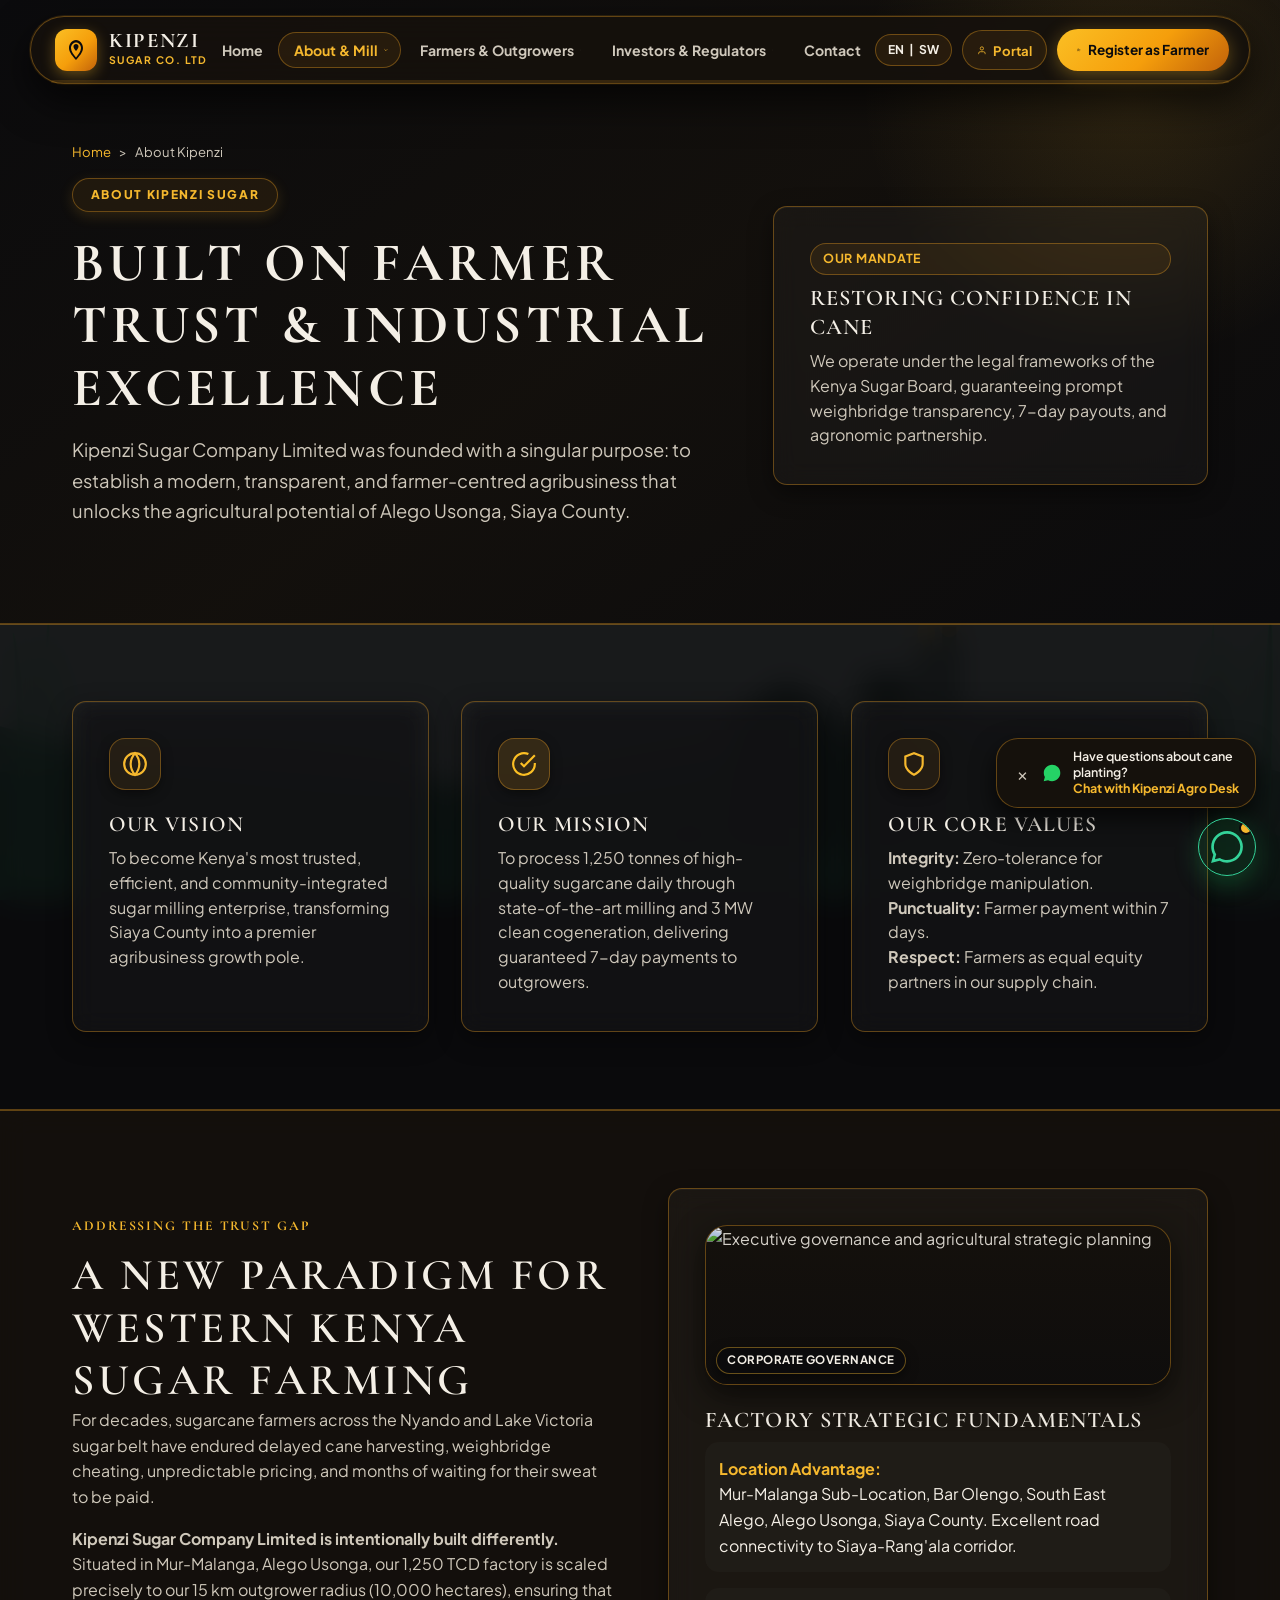
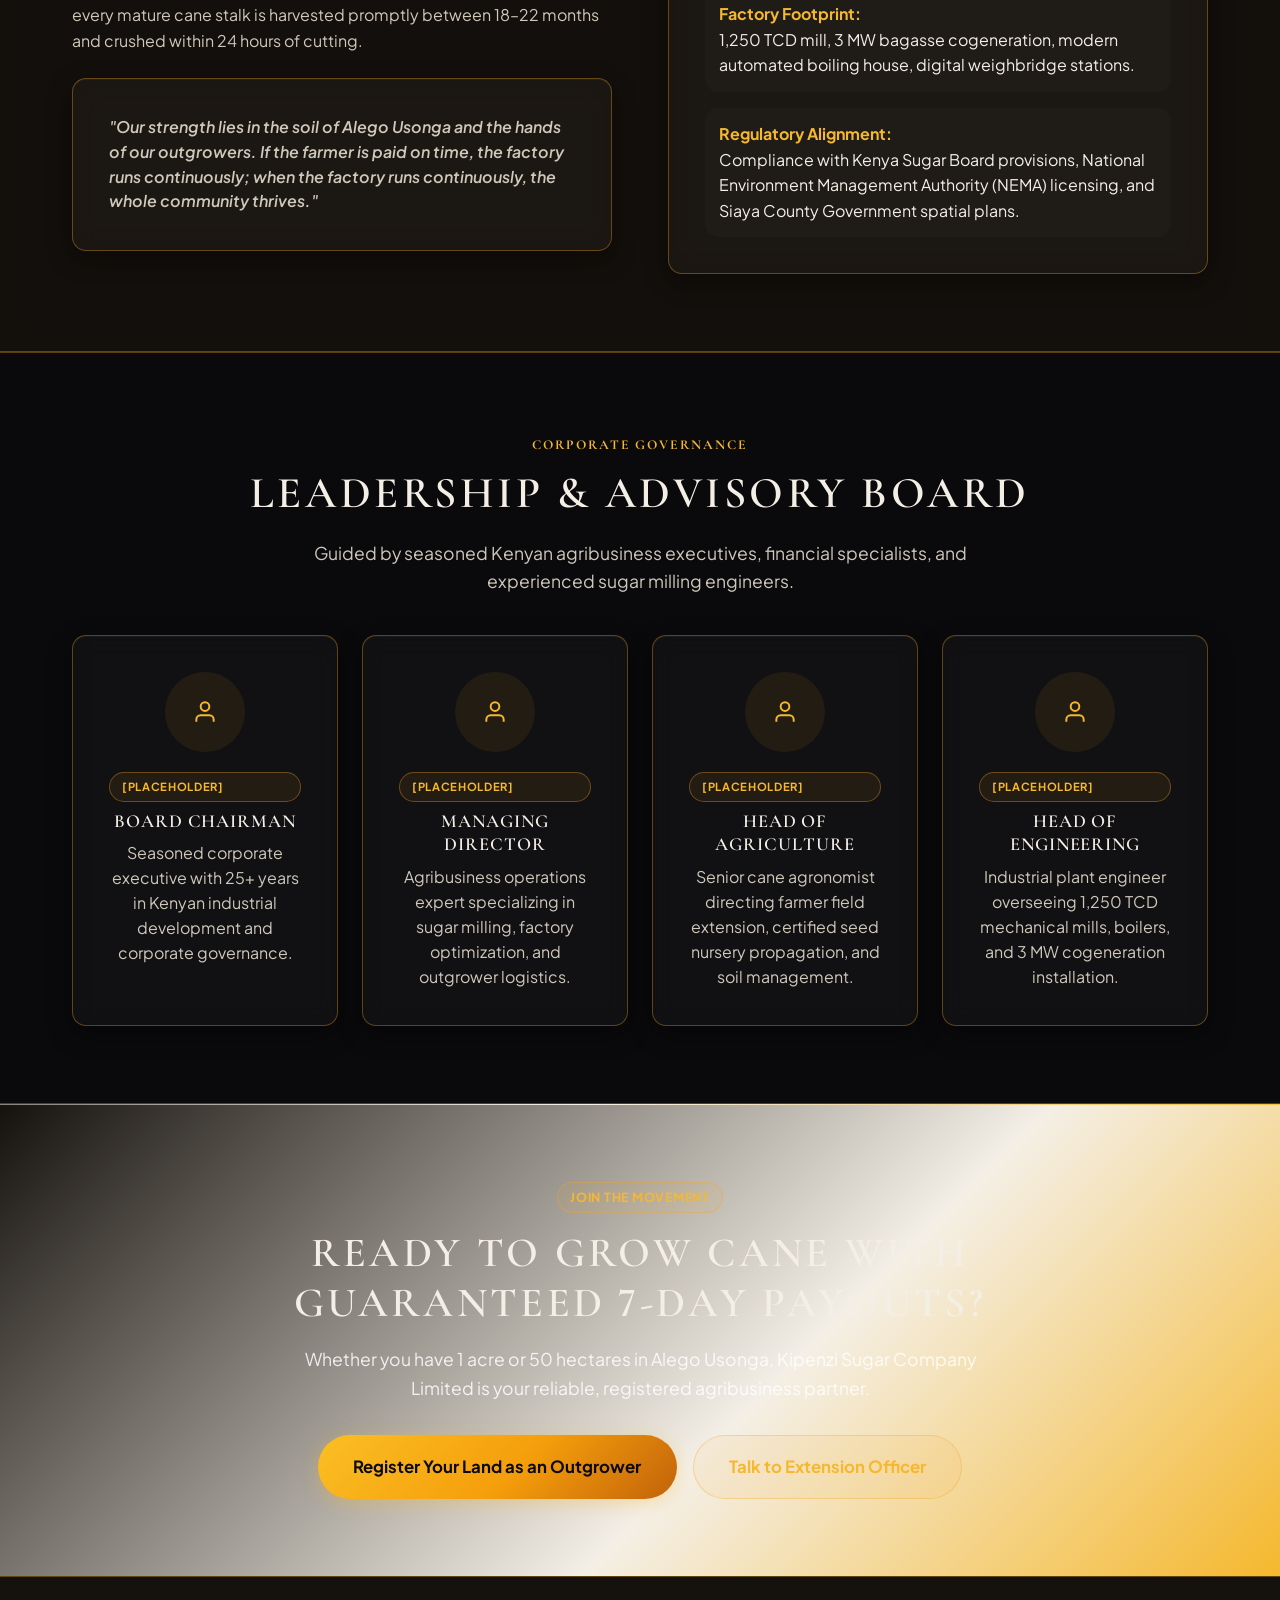
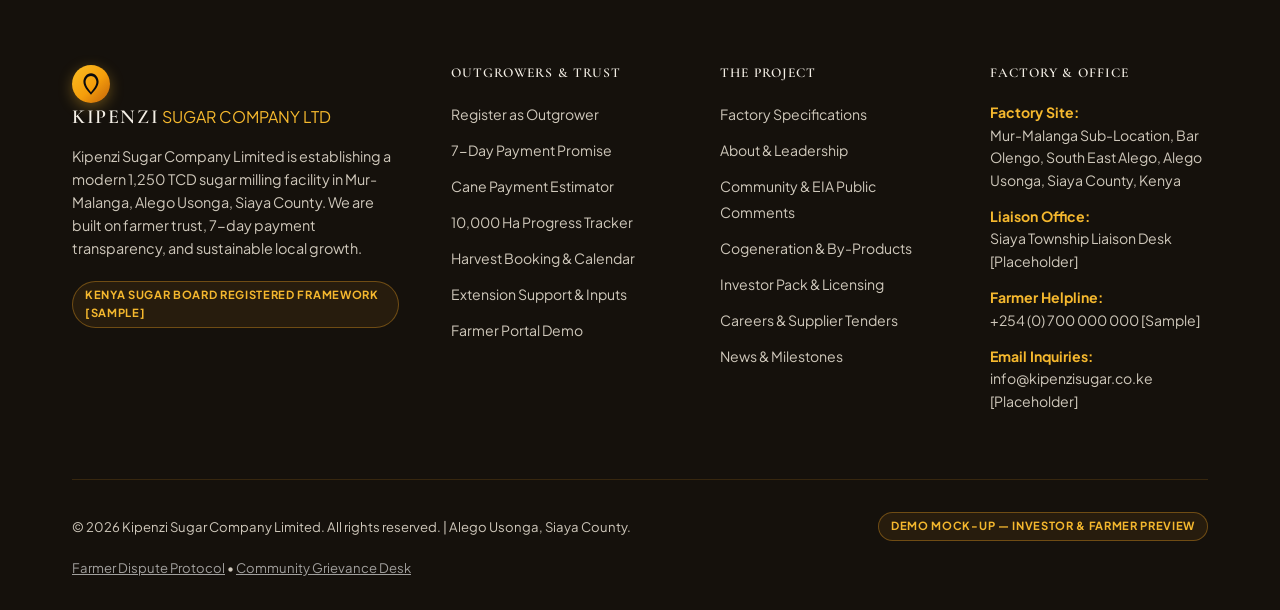
==== commit 33d1ef37: "feat(media): enable background sugarcane imagery and replace all placeholder photo slots with high-r" ====
--- a/about.html
+++ b/about.html
@@ -95,10 +95,12 @@
         </div>
 
         <div class="card-glass" style="border: 2px solid var(--color-sand);">
-          <div class="photo-slot" data-slot="board-meeting" data-slot-label="Photo Slot: Governance & Planning" style="height: 140px; margin-bottom: 1.25rem;">
-            <svg width="44" height="44" viewBox="0 0 24 24" fill="none" stroke="rgba(255,255,255,0.7)" stroke-width="1.8">
-              <rect x="2" y="3" width="20" height="14" rx="2"></rect><line x1="8" y1="21" x2="16" y2="21"></line><line x1="12" y1="17" x2="12" y2="21"></line>
-            </svg>
+          <div class="photo-slot" data-slot="board-meeting" style="height: 160px; margin-bottom: 1.25rem;">
+            <img src="https://images.unsplash.com/photo-1556761175-5973dc0f32e7?auto=format&fit=crop&w=800&q=80" alt="Executive governance and agricultural strategic planning" loading="lazy">
+            <div class="photo-slot-overlay"></div>
+            <div class="photo-slot-caption">
+              <span class="photo-slot-tag">Corporate Governance</span>
+            </div>
           </div>
           <h4 style="margin-bottom: 1rem; color: var(--color-primary-dark);">Factory Strategic Fundamentals</h4>
           
--- a/styles.css
+++ b/styles.css
@@ -70,7 +70,16 @@
   --font-sans: 'Plus Jakarta Sans', -apple-system, BlinkMacSystemFont, 'Segoe UI', Roboto, sans-serif;
 
   /* Layout & Spacing */
-  --container-max: 1240px;
+  --container-max: 1200px;
+  /* Spacing Scale (4/8/12/16/24/32/48px) */
+  --space-1: 4px;
+  --space-2: 8px;
+  --space-3: 12px;
+  --space-4: 16px;
+  --space-5: 24px;
+  --space-6: 32px;
+  --space-7: 48px;
+
   --container-narrow: 920px;
   --container-wide: 1380px;
   --radius-sm: 8px;
@@ -99,6 +108,22 @@
   margin: 0;
   padding: 0;
 }
+/* Global Numeric Alignment: Lining Numerals (Solves uneven old-style numbers) */
+h1, h2, h3, h4, h5, h6,
+.figure-number,
+.stat-value,
+.hero-stat-val,
+.calc-payout-num,
+.seal-days,
+.timeline-badge,
+.step-number-badge,
+.estimator-res-val,
+.res-mini-val,
+.calc-breakdown-row strong {
+  font-variant-numeric: lining-nums;
+  font-feature-settings: "lnum" 1;
+}
+
 
 html {
   font-family: var(--font-sans);
@@ -116,7 +141,14 @@
   flex-direction: column;
   overflow-x: hidden;
   position: relative;
-  background-color: var(--bg);
+  background-color: #0b0b0d;
+  background-image: 
+    linear-gradient(180deg, rgba(11, 11, 13, 0.84) 0%, rgba(15, 13, 10, 0.88) 50%, rgba(11, 11, 13, 0.94) 100%),
+    url('https://images.unsplash.com/photo-1595974482597-4b8da8879bc5?auto=format&fit=crop&w=2000&q=80');
+  background-position: center top;
+  background-size: cover;
+  background-repeat: no-repeat;
+  background-attachment: fixed;
   color: var(--text);
 }
 
@@ -215,14 +247,35 @@
   color: var(--color-text-muted);
 }
 
+
+/* Section Anchor Scroll Clearance */
+section, [id] {
+  scroll-margin-top: 80px !important;
+}
+
 /* Container */
 .container {
   width: 100%;
   max-width: var(--container-max);
   margin-left: auto;
   margin-right: auto;
-  padding-left: 1.5rem;
-  padding-right: 1.5rem;
+  padding-left: 16px;
+  padding-right: 16px;
+  box-sizing: border-box;
+}
+
+@media (min-width: 768px) {
+  .container {
+    padding-left: 24px;
+    padding-right: 24px;
+  }
+}
+
+@media (min-width: 1024px) {
+  .container {
+    padding-left: 32px;
+    padding-right: 32px;
+  }
 }
 
 .container-narrow { max-width: var(--container-narrow); }
@@ -249,14 +302,12 @@
   inset: 0;
   width: 100%;
   height: 100%;
-  /* Shift mood with deep luxury dark ambient gradient */
-  background: linear-gradient(
-    180deg,
-    #0b0b0d 0%,
-    #15110c 50%,
-    #0b0b0d 100%
-  );
-  transition: background 0.5s ease;
+  /* Shift mood with deep luxury dark ambient gradient and rich sugarcane plantation imagery */
+  background: 
+    linear-gradient(180deg, rgba(11, 11, 13, 0.75) 0%, rgba(21, 17, 12, 0.72) 40%, rgba(11, 11, 13, 0.88) 100%),
+    url('https://images.unsplash.com/photo-1595974482597-4b8da8879bc5?auto=format&fit=crop&w=2000&q=80') center/cover no-repeat;
+  opacity: 0.55;
+  transition: opacity 0.5s ease;
 }
 
 .parallax-layer {
@@ -947,7 +998,13 @@
    ========================================================================== */
 .hero-wrapper {
   position: relative;
-  background: linear-gradient(145deg, rgba(11, 11, 13, 0.96) 0%, rgba(21, 17, 12, 0.92) 45%, rgba(11, 11, 13, 0.96) 100%);
+  background-color: #0b0b0d;
+  background-image: 
+    linear-gradient(180deg, rgba(11, 11, 13, 0.65) 0%, rgba(21, 17, 12, 0.74) 50%, rgba(11, 11, 13, 0.96) 100%),
+    url('https://images.unsplash.com/photo-1595974482597-4b8da8879bc5?auto=format&fit=crop&w=2000&q=80');
+  background-position: center 30%;
+  background-size: cover;
+  background-repeat: no-repeat;
   backdrop-filter: blur(8px);
   -webkit-backdrop-filter: blur(8px);
   color: var(--text);
@@ -1141,68 +1198,116 @@
 
 
 /* ==========================================================================
-   Key Figures Strip
+   Key Figures Strip (Mobile-First 2x2 on Phone, 4 across on Tablet/PC)
    ========================================================================== */
 .figures-strip-wrapper {
   background: var(--bg-elevated);
   border-bottom: 1px solid var(--gold-border);
-  box-shadow: var(--shadow-sm);
+  padding: 32px 0;
+  margin-top: 24px;
   position: relative;
   z-index: 5;
+  box-sizing: border-box;
+}
+
+@media (min-width: 768px) {
+  .figures-strip-wrapper {
+    padding: 64px 0;
+  }
 }
 
 .figures-grid {
   display: grid;
-  grid-template-columns: repeat(4, 1fr);
-  divide-x: 1px solid var(--gold-border);
+  grid-template-columns: repeat(2, minmax(0, 1fr));
+  gap: 16px;
+  background: transparent;
+  box-sizing: border-box;
+}
+
+@media (min-width: 768px) {
+  .figures-grid {
+    grid-template-columns: repeat(4, 1fr);
+    gap: 16px;
+  }
 }
 
 .figure-card {
-  padding: 2.25rem 1.5rem;
+  background: #17130B;
+  border: 1px solid rgba(245, 166, 35, 0.3);
+  border-radius: 18px;
+  padding: 20px 16px;
+  height: 100%;
+  min-height: auto;
+  box-sizing: border-box;
   text-align: center;
   display: flex;
   flex-direction: column;
   align-items: center;
+  justify-content: center;
   position: relative;
-}
-
-.figure-card:not(:last-child)::after {
+  overflow: hidden;
+  box-shadow: 0 4px 18px rgba(0, 0, 0, 0.5);
+}
+
+.figure-card::before {
   content: '';
   position: absolute;
-  right: 0;
-  top: 20%;
-  height: 60%;
-  width: 1px;
-  background-color: var(--gold-border);
+  top: 0;
+  left: 15%;
+  right: 15%;
+  height: 2px;
+  background: linear-gradient(90deg, transparent, var(--gold), transparent);
+}
+
+.figure-card::after,
+.figure-card:not(:last-child)::after {
+  display: none !important;
 }
 
 .figure-number {
   font-family: var(--font-serif);
-  font-size: clamp(2rem, 3.5vw, 2.75rem);
+  font-size: clamp(1.55rem, 2.5vw, 1.85rem);
   font-weight: 800;
-  color: var(--text);
-  line-height: 1;
-  margin-bottom: 0.4rem;
+  color: var(--gold);
+  line-height: 1.1;
+  margin-bottom: 4px;
+  font-variant-numeric: lining-nums;
+  white-space: nowrap;
+  display: inline-flex;
+  align-items: baseline;
+  justify-content: center;
+}
+
+.figure-number .currency {
+  font-size: 0.95rem;
+  font-weight: 700;
+  color: var(--gold);
+  margin-right: 3px;
 }
 
 .figure-number span.unit {
-  font-size: 1.15rem;
+  font-size: 0.95rem;
   font-family: var(--font-sans);
   font-weight: 700;
   color: var(--gold);
-  margin-left: 0.2rem;
+  margin-left: 2px;
 }
 
 .figure-label {
-  font-size: 0.85rem;
-  font-weight: 700;
-  color: var(--gold);
-  margin-bottom: 0.25rem;
+  font-family: var(--font-sans);
+  font-size: 14px;
+  font-weight: 600;
+  color: #FFFFFF;
+  margin-bottom: 4px;
+  line-height: 1.3;
 }
 
 .figure-sub {
-  font-size: 0.75rem;
-  color: var(--text-muted);
+  font-family: var(--font-sans);
+  font-size: 12.5px;
+  color: #CFC8B8;
+  line-height: 1.4;
+  margin: 0;
 }
 
 
@@ -1216,7 +1321,13 @@
 .page-banner {
   position: relative;
   z-index: 2;
-  background: linear-gradient(145deg, rgba(11, 11, 13, 0.96) 0%, rgba(21, 17, 12, 0.94) 50%, rgba(11, 11, 13, 0.96) 100%);
+  background-color: #0b0b0d;
+  background-image: 
+    linear-gradient(145deg, rgba(11, 11, 13, 0.72) 0%, rgba(21, 17, 12, 0.78) 50%, rgba(11, 11, 13, 0.94) 100%),
+    url('https://images.unsplash.com/photo-1595974482597-4b8da8879bc5?auto=format&fit=crop&w=1800&q=80');
+  background-position: center 30%;
+  background-size: cover;
+  background-repeat: no-repeat;
   color: var(--text);
   padding-top: clamp(6.5rem, 11vw, 9rem); /* Full-bleed bleed underneath floating pill navbar */
   padding-bottom: clamp(3rem, 6vw, 4.5rem);
@@ -1516,81 +1627,139 @@
   line-height: 1.65;
 }
 
-/* 7-Day Payment Banner */
+/* 7-Day Payment Banner (Solid dark surface #15110C, 1px gold border, subtle corner glow) */
 .payment-promise-banner {
-  background: linear-gradient(135deg, var(--color-primary-darker) 0%, var(--color-primary-dark) 55%, var(--color-primary) 100%);
+  background: radial-gradient(circle at 95% 10%, rgba(245, 184, 46, 0.1) 0%, transparent 60%), #15110C;
   border-radius: var(--radius-xl);
+  border: 1px solid var(--gold-border);
   color: #FFFFFF;
-  padding: clamp(2rem, 5vw, 3.5rem);
-  box-shadow: var(--shadow-xl);
+  padding: clamp(1.75rem, 4vw, 3rem);
+  box-shadow: var(--shadow-lg);
   position: relative;
   overflow: hidden;
-  border: 1px solid rgba(255, 255, 255, 0.15);
   box-sizing: border-box;
-}
-
-.payment-promise-banner::before {
-  content: '';
-  position: absolute;
-  top: -40%;
-  right: -20%;
-  width: 500px;
-  height: 500px;
-  border-radius: 50%;
-  background: radial-gradient(circle, rgba(242, 140, 40, 0.22) 0%, transparent 65%);
-  pointer-events: none;
 }
 
 .payment-banner-grid {
   display: grid;
-  grid-template-columns: 1.2fr 0.8fr;
-  gap: 2.5rem;
+  grid-template-columns: 1fr;
+  gap: 2rem;
   align-items: center;
   position: relative;
   z-index: 2;
   box-sizing: border-box;
 }
 
+@media (min-width: 768px) {
+  .payment-banner-grid {
+    grid-template-columns: 1.25fr 0.75fr;
+    gap: 2.5rem;
+  }
+}
+
 .payment-banner-grid h2 {
+  font-family: var(--font-serif);
+  font-size: clamp(1.4rem, 3vw, 2.1rem);
   color: #FFFFFF;
-  margin-bottom: 1rem;
+  margin-bottom: 0.75rem;
+  line-height: 1.25;
 }
 
 .payment-banner-grid p {
-  color: rgba(255, 255, 255, 0.88);
-  font-size: 1.05rem;
-  margin-bottom: 1.75rem;
+  color: #E8E2D2;
+  font-size: clamp(15px, 1.4vw, 17px);
+  line-height: 1.6;
+  margin-bottom: 1.5rem;
+}
+
+.payment-banner-ctas {
+  display: flex;
+  flex-direction: column;
+  gap: 10px;
+}
+
+@media (min-width: 480px) {
+  .payment-banner-ctas {
+    flex-direction: row;
+    flex-wrap: wrap;
+    gap: 12px;
+  }
+}
+
+.btn-guarantee-primary {
+  background: #F5B31B !important;
+  color: #1A1200 !important;
+  font-weight: 700 !important;
+  height: 48px !important;
+  min-height: 48px !important;
+  border: none !important;
+  border-radius: 9999px !important;
+  padding: 0 24px !important;
+  display: inline-flex !important;
+  align-items: center !important;
+  justify-content: center !important;
+  gap: 8px !important;
+  text-decoration: none !important;
+  transition: all 0.2s ease !important;
+}
+
+.btn-guarantee-primary:hover {
+  background: #fbbf24 !important;
+  transform: translateY(-2px);
+  box-shadow: 0 6px 20px rgba(245, 184, 46, 0.4);
+}
+
+.btn-guarantee-secondary {
+  background: transparent !important;
+  border: 1.5px solid var(--gold) !important;
+  color: var(--gold) !important;
+  font-weight: 600 !important;
+  height: 48px !important;
+  min-height: 48px !important;
+  border-radius: 9999px !important;
+  padding: 0 24px !important;
+  display: inline-flex !important;
+  align-items: center !important;
+  justify-content: center !important;
+  text-decoration: none !important;
+  transition: all 0.2s ease !important;
+}
+
+.btn-guarantee-secondary:hover {
+  background: var(--gold-tint) !important;
+  border-color: #fbbf24 !important;
+  color: #fbbf24 !important;
 }
 
 .seal-guarantee {
   width: 140px;
   height: 140px;
   border-radius: 50%;
-  border: 4px dashed rgba(255, 210, 125, 0.6);
-  background: rgba(255, 255, 255, 0.08);
-  backdrop-filter: blur(8px);
+  border: 3px solid var(--gold);
+  background: #1B150E;
   display: flex;
   flex-direction: column;
   align-items: center;
   justify-content: center;
   text-align: center;
-  padding: 1rem;
-  box-shadow: 0 10px 30px rgba(0, 0, 0, 0.3);
+  box-shadow: 0 0 25px rgba(245, 184, 46, 0.25);
   margin: 0 auto;
+  box-sizing: border-box;
 }
 
 .seal-guarantee .seal-days {
   font-family: var(--font-serif);
-  font-size: 2.4rem;
+  font-size: 2.6rem;
   font-weight: 800;
-  color: #FFD27D;
+  color: var(--gold);
   line-height: 1;
+  font-variant-numeric: lining-nums;
 }
 
 .seal-guarantee .seal-text {
-  font-size: 0.68rem;
+  font-size: 0.7rem;
+  font-weight: 700;
   text-transform: uppercase;
-  font-weight: 700;
   letter-spacing: 0.08em;
   color: #FFFFFF;
   line-height: 1.2;
@@ -1603,14 +1772,14 @@
    ========================================================================== */
 .card-glass {
   position: relative;
-  background: rgba(255, 255, 255, 0.85);
+  background: var(--bg-card);
   backdrop-filter: blur(16px);
   -webkit-backdrop-filter: blur(16px);
-  border: 1.5px solid rgba(255, 255, 255, 0.9);
-  border-radius: var(--radius-lg);
+  border: 1px solid var(--gold-border);
+  border-radius: var(--radius-md);
   padding: clamp(1.5rem, 3vw, 2.25rem);
-  box-shadow: 0 16px 40px rgba(7, 64, 47, 0.08);
-  transition: transform 0.25s cubic-bezier(0.16, 1, 0.3, 1), box-shadow 0.25s ease;
+  box-shadow: var(--shadow-md), inset 0 1px 0 rgba(255, 255, 255, 0.04);
+  transition: transform 0.25s cubic-bezier(0.16, 1, 0.3, 1), box-shadow 0.25s ease, border-color 0.25s ease;
   transform-style: preserve-3d;
   will-change: transform;
   overflow: hidden;
@@ -1675,13 +1844,13 @@
    4. FORMS: PREMIUM & CREATIVE (FLOATING LABELS, VALIDATION, CANE VISUAL)
    ========================================================================== */
 .form-glass {
-  background: rgba(255, 255, 255, 0.88);
+  background: var(--bg-elevated);
   backdrop-filter: blur(20px);
   -webkit-backdrop-filter: blur(20px);
-  border: 1.5px solid rgba(255, 255, 255, 0.95);
-  border-radius: var(--radius-xl);
+  border: 1px solid var(--gold-border);
+  border-radius: var(--radius-lg);
   padding: clamp(1.75rem, 4vw, 3rem);
-  box-shadow: var(--shadow-lg);
+  box-shadow: var(--shadow-lg), inset 0 1px 0 rgba(255, 255, 255, 0.05);
 }
 
 /* Floating Label Groups */
@@ -1694,10 +1863,10 @@
   width: 100%;
   height: 56px;
   padding: 1.25rem 1rem 0.35rem;
-  font-size: 0.95rem;
-  color: var(--color-text-main);
-  background: rgba(255, 255, 255, 0.92);
-  border: 1.5px solid var(--color-border);
+  font-size: 1rem;
+  color: var(--text);
+  background: var(--bg);
+  border: 1.5px solid var(--gold-border);
   border-radius: var(--radius-md);
   transition: all 0.2s ease;
 }
@@ -1837,19 +2006,76 @@
    5. SERVICE & WORK IMAGERY (SVG ILLUSTRATIONS & PHOTO SLOTS)
    ========================================================================== */
 /* Drop-In Photo Slots with CSS Gradient Fallbacks */
+/* Drop-In Photo Slots with Image Rendering & Visual Depth */
 .photo-slot {
   position: relative;
   width: 100%;
   border-radius: var(--radius-lg);
   overflow: hidden;
+  background: #15110c;
+  display: block;
+  box-shadow: var(--shadow-md);
+  border: 1px solid var(--gold-border);
+}
+
+.photo-slot img {
+  width: 100%;
+  height: 100%;
+  object-fit: cover;
+  display: block;
+  transition: transform 0.6s cubic-bezier(0.16, 1, 0.3, 1), filter 0.4s ease;
+}
+
+.photo-slot:hover img {
+  transform: scale(1.05);
+}
+
+.photo-slot-overlay {
+  position: absolute;
+  inset: 0;
+  background: linear-gradient(180deg, rgba(11, 11, 13, 0.08) 0%, rgba(11, 11, 13, 0.62) 100%);
+  pointer-events: none;
+}
+
+.photo-slot-caption {
+  position: absolute;
+  bottom: 10px;
+  left: 10px;
+  right: 10px;
+  display: flex;
+  align-items: center;
+  justify-content: flex-start;
+  pointer-events: none;
+  z-index: 2;
+}
+
+.photo-slot-tag {
+  display: inline-flex;
+  align-items: center;
+  gap: 5px;
+  background: rgba(11, 11, 13, 0.85);
+  backdrop-filter: blur(8px);
+  -webkit-backdrop-filter: blur(8px);
+  border: 1px solid rgba(245, 184, 46, 0.4);
+  color: #f5b82e;
+  font-size: 0.72rem;
+  font-weight: 700;
+  padding: 0.22rem 0.65rem;
+  border-radius: var(--radius-full);
+  letter-spacing: 0.04em;
+  text-transform: uppercase;
+  box-shadow: 0 4px 12px rgba(0, 0, 0, 0.5);
+}
+
+/* Fallback when photo-slot has no img */
+.photo-slot:not(:has(img)) {
   background: linear-gradient(135deg, #07402F 0%, #0B6E4F 50%, #F28C28 100%);
   display: flex;
   align-items: center;
   justify-content: center;
-  box-shadow: var(--shadow-md);
-}
-
-.photo-slot::after {
+}
+
+.photo-slot:not(:has(img))::after {
   content: attr(data-slot-label);
   position: absolute;
   bottom: 12px;
@@ -1865,6 +2091,31 @@
   text-transform: uppercase;
 }
 
+/* Card thumbnail for news & articles */
+.card-thumb {
+  position: relative;
+  width: calc(100% + 3rem);
+  height: 180px;
+  margin-top: -1.5rem;
+  margin-left: -1.5rem;
+  margin-right: -1.5rem;
+  margin-bottom: 1.25rem;
+  overflow: hidden;
+  border-radius: var(--radius-md) var(--radius-md) 0 0;
+  border-bottom: 1px solid var(--gold-border);
+}
+
+.card-thumb img {
+  width: 100%;
+  height: 100%;
+  object-fit: cover;
+  transition: transform 0.5s ease;
+}
+
+.card:hover .card-thumb img {
+  transform: scale(1.05);
+}
+
 
 
 /* Animated "From Field to Factory" Process Strip */
@@ -1877,56 +2128,110 @@
   margin: 3.5rem 0;
 }
 
+/* Process Flow: Mobile Scroll-Snap Carousel, Tablet 2-3 Cards, PC 5-Node Row with Connecting Line */
 .process-strip-flow {
   display: flex;
-  align-items: center;
-  justify-content: space-between;
+  flex-direction: row;
+  overflow-x: auto;
+  scroll-snap-type: x mandatory;
+  -webkit-overflow-scrolling: touch;
+  gap: 12px;
+  padding: 8px 16px 18px 16px;
+  scrollbar-width: none;
+  box-sizing: border-box;
   position: relative;
-  gap: 1rem;
-}
-
-.process-strip-flow::before {
-  content: '';
-  position: absolute;
-  top: 50%;
-  left: 5%;
-  right: 5%;
-  height: 4px;
-  background: linear-gradient(90deg, var(--color-primary) 0%, var(--color-accent) 50%, var(--color-primary) 100%);
-  background-size: 200% 100%;
-  animation: moveFlowLine 3s linear infinite;
-  z-index: 1;
-}
-
-@keyframes moveFlowLine {
-  0% { background-position: 0% 0%; }
-  100% { background-position: 200% 0%; }
+}
+
+.process-strip-flow::-webkit-scrollbar {
+  display: none;
 }
 
 .process-node {
-  position: relative;
-  z-index: 2;
+  flex: 0 0 75vw;
+  max-width: 75vw;
+  min-width: 75vw;
+  scroll-snap-align: center;
   background: var(--bg-elevated);
-  border: 2px solid var(--gold-border);
+  border: 1px solid var(--gold-border);
   border-radius: var(--radius-lg);
-  padding: 1.25rem 1rem;
+  padding: 16px 14px;
   text-align: center;
-  width: 180px;
   box-shadow: var(--shadow-sm);
-  transition: all 0.25s ease;
+  box-sizing: border-box;
+  display: flex;
+  flex-direction: column;
+  align-items: center;
+  transition: transform 0.2s ease, border-color 0.2s ease;
 }
 
 .process-node:hover {
-  transform: translateY(-4px) scale(1.03);
-  border-color: var(--color-accent);
-  box-shadow: var(--shadow-md);
+  transform: translateY(-3px);
+  border-color: var(--gold);
 }
 
 .process-node-icon {
-  width: 48px;
-  height: 48px;
-  margin: 0 auto 0.5rem;
-  color: var(--color-primary);
+  width: 40px;
+  height: 40px;
+  margin: 0 auto 8px;
+  color: var(--gold);
+  flex-shrink: 0;
+}
+
+.process-node strong {
+  font-family: var(--font-sans);
+  font-size: 14px;
+  font-weight: 700;
+  color: var(--text);
+  margin-bottom: 4px;
+  line-height: 1.3;
+  display: block;
+  white-space: normal;
+}
+
+.process-node span {
+  font-family: var(--font-sans);
+  font-size: 13.5px;
+  line-height: 1.5;
+  color: var(--text-muted);
+  display: block;
+}
+
+@media (min-width: 640px) and (max-width: 1023px) {
+  .process-node {
+    flex: 0 0 42vw;
+    max-width: 42vw;
+    min-width: 42vw;
+  }
+}
+
+@media (min-width: 1024px) {
+  .process-strip-flow {
+    display: grid !important;
+    grid-template-columns: repeat(5, 1fr) !important;
+    gap: 16px !important;
+    overflow-x: visible !important;
+    padding: 24px 0 !important;
+    position: relative !important;
+  }
+  .process-strip-flow::before {
+    display: block !important;
+    content: '' !important;
+    position: absolute !important;
+    top: 38px !important;
+    left: 8% !important;
+    right: 8% !important;
+    height: 2px !important;
+    background: linear-gradient(90deg, var(--gold-border) 0%, var(--gold) 50%, var(--gold-border) 100%) !important;
+    z-index: 1 !important;
+  }
+  .process-node {
+    flex: none !important;
+    max-width: none !important;
+    min-width: 0 !important;
+    width: 100% !important;
+    z-index: 2 !important;
+    padding: 20px 14px !important;
+  }
 }
 
 /* ==========================================================================
@@ -2018,13 +2323,14 @@
     transform: none !important;
   }
   .card-glass:active {
-    background: rgba(255, 255, 255, 0.95);
-  }
-}
-
-@media (max-width: 1024px) {
-  .pill-nav-links { display: none; }
-  .pill-hamburger-btn { display: flex; }
+    background: rgba(245, 184, 46, 0.08);
+    border-color: var(--gold);
+  }
+}
+
+@media (max-width: 767px) {
+  .pill-nav-links { display: none !important; }
+  .pill-hamburger-btn { display: flex !important; }
   .floating-navbar-container { top: 10px; }
   .nav-pill { height: 60px; }
 }
@@ -2467,6 +2773,220 @@
 
 .accordion-item.open .accordion-body {
   display: block;
+}
+
+/* ==========================================================================
+   Project Roadmap Timeline & Community Charter Components
+   ========================================================================== */
+.timeline-section-grid {
+  display: grid;
+  grid-template-columns: 1.15fr 0.85fr;
+  gap: clamp(2rem, 4vw, 3.5rem);
+  align-items: flex-start;
+  box-sizing: border-box;
+}
+
+.timeline-column {
+  min-width: 0;
+  box-sizing: border-box;
+}
+
+.timeline-lead-desc {
+  font-size: 1rem;
+  line-height: 1.65;
+  color: var(--text-muted);
+  margin-bottom: 2rem;
+}
+
+.roadmap-timeline {
+  display: flex;
+  flex-direction: column;
+  gap: 28px;
+  position: relative;
+  margin-top: 1.5rem;
+}
+
+.timeline-step {
+  display: grid;
+  grid-template-columns: 36px 1fr;
+  gap: 18px;
+  align-items: flex-start;
+  position: relative;
+  min-width: 0;
+  box-sizing: border-box;
+}
+
+.timeline-step:not(:last-child)::after {
+  content: '';
+  position: absolute;
+  left: 17px;
+  top: 38px;
+  bottom: -28px;
+  width: 2px;
+  background: var(--gold-border);
+  z-index: 1;
+}
+
+.timeline-badge {
+  width: 36px;
+  height: 36px;
+  min-width: 36px;
+  border-radius: 50%;
+  background: var(--bg-elevated);
+  border: 1.5px solid var(--gold);
+  color: var(--gold);
+  font-family: var(--font-sans);
+  font-weight: 700;
+  font-size: 0.95rem;
+  display: flex;
+  align-items: center;
+  justify-content: center;
+  position: relative;
+  z-index: 2;
+  box-shadow: 0 0 12px rgba(245, 184, 46, 0.25);
+}
+
+.timeline-content {
+  flex: 1;
+  min-width: 0;
+  box-sizing: border-box;
+}
+
+.timeline-title {
+  font-family: var(--font-serif);
+  font-size: clamp(1.15rem, 2vw, 1.35rem);
+  font-weight: 600;
+  letter-spacing: 0.04em;
+  text-transform: uppercase;
+  color: var(--text);
+  margin: 0 0 0.4rem 0;
+  line-height: 1.3;
+  overflow-wrap: anywhere;
+}
+
+.timeline-desc {
+  font-family: var(--font-sans);
+  font-size: 15px;
+  line-height: 1.6;
+  color: var(--text-muted);
+  margin: 0;
+  overflow-wrap: anywhere;
+}
+
+.community-charter-card {
+  background: var(--bg-elevated);
+  border: 1px solid var(--gold-border);
+  border-radius: var(--radius-lg);
+  padding: clamp(1.5rem, 3vw, 2.25rem);
+  min-width: 0;
+  box-sizing: border-box;
+  box-shadow: var(--shadow-card);
+}
+
+.promise-feature-list {
+  list-style: none;
+  padding: 0;
+  margin: 1.5rem 0;
+  display: flex;
+  flex-direction: column;
+  gap: 16px;
+}
+
+.promise-feature-item {
+  display: grid;
+  grid-template-columns: 20px 1fr;
+  gap: 14px;
+  align-items: flex-start;
+  min-width: 0;
+}
+
+.promise-feature-icon {
+  width: 20px;
+  height: 20px;
+  min-width: 20px;
+  margin-top: 3px;
+  color: var(--gold);
+  stroke: var(--gold);
+  flex-shrink: 0;
+}
+
+.promise-feature-text {
+  font-family: var(--font-sans);
+  font-size: 15px;
+  line-height: 1.6;
+  color: var(--text-muted);
+  min-width: 0;
+  overflow-wrap: anywhere;
+}
+
+.promise-feature-text strong {
+  color: var(--text);
+  font-weight: 700;
+  display: inline;
+}
+
+.enquiry-card {
+  width: 100%;
+  background: var(--bg-elevated);
+  border: 1px solid var(--gold-border);
+  border-radius: var(--radius-md);
+  padding: 18px 20px;
+  margin-top: 1.75rem;
+  display: flex;
+  align-items: center;
+  justify-content: space-between;
+  gap: 16px;
+  box-sizing: border-box;
+  box-shadow: 0 4px 16px rgba(0, 0, 0, 0.4);
+}
+
+.enquiry-info {
+  min-width: 0;
+}
+
+.enquiry-title {
+  font-family: var(--font-sans);
+  font-size: 1rem;
+  font-weight: 700;
+  color: var(--text);
+  margin: 0 0 4px 0;
+}
+
+.enquiry-desc {
+  font-size: 14px;
+  line-height: 1.5;
+  color: var(--text-muted);
+  margin: 0;
+}
+
+.enquiry-btn {
+  display: inline-flex;
+  align-items: center;
+  justify-content: center;
+  text-align: center;
+  min-height: 44px;
+  padding: 10px 20px;
+  white-space: nowrap;
+  box-sizing: border-box;
+  flex-shrink: 0;
+}
+
+#wa-teaser-close-btn {
+  background: none;
+  border: none;
+  color: var(--text-muted);
+  font-size: 18px;
+  cursor: pointer;
+  padding: 0 4px;
+  line-height: 1;
+  margin-left: auto;
+  display: flex;
+  align-items: center;
+  transition: color 0.2s ease;
+}
+
+#wa-teaser-close-btn:hover {
+  color: var(--gold);
 }
 
 /* ==========================================================================
@@ -2968,28 +3488,39 @@
     line-height: 1.4 !important;
   }
 
-  /* 1. Stat cards: 2-column grid, smaller numbers, tight padding */
+  /* 1. Stat cards: 2-column grid, 16px gap, 18px radius, premium surface */
   .figures-grid {
     display: grid !important;
-    grid-template-columns: repeat(2, 1fr) !important;
-    gap: 1px !important;
-    background: var(--gold-border) !important;
+    grid-template-columns: repeat(2, minmax(0, 1fr)) !important;
+    gap: 16px !important;
+    background: transparent !important;
   }
   .figure-card {
-    padding: 0.85rem 0.5rem !important;
-    min-height: auto !important;
+    padding: 20px 16px !important;
+    border-radius: 18px !important;
+    background: #17130B !important;
+    border: 1px solid rgba(245, 166, 35, 0.3) !important;
+    box-shadow: 0 4px 18px rgba(0, 0, 0, 0.5) !important;
   }
   .figure-card::after {
     display: none !important;
   }
   .figure-number {
-    font-size: 1.45rem !important;
+    font-size: clamp(1.5rem, 5vw, 1.85rem) !important;
     line-height: 1.1 !important;
-    margin-bottom: 0.2rem !important;
+    margin-bottom: 4px !important;
+    white-space: nowrap !important;
   }
   .figure-label {
-    font-size: 0.72rem !important;
-    line-height: 1.25 !important;
+    font-size: 13.5px !important;
+    font-weight: 600 !important;
+    color: #FFFFFF !important;
+    line-height: 1.3 !important;
+  }
+  .figure-sub {
+    font-size: 12px !important;
+    color: #CFC8B8 !important;
+    line-height: 1.4 !important;
   }
   .hero-stat-grid {
     display: grid !important;
@@ -3007,8 +3538,35 @@
     font-size: 0.68rem !important;
   }
 
-  /* 2. Feature / Benefit / Service / Radio Cards: 2-column grid */
-  .grid-2, .grid-4, .radio-card-grid, .ward-grid, .stats-2col-mobile {
+  /* 2. Layout Grids (Single Column Stack) vs Compact Cards (2-Col) */
+  .grid,
+  .grid-2,
+  .timeline-section-grid,
+  .hero-grid,
+  .page-header-grid,
+  .page-banner-grid,
+  .payment-banner-grid,
+  .calc-grid {
+    display: grid !important;
+    grid-template-columns: 1fr !important;
+    gap: 2rem !important;
+  }
+
+  .grid > *,
+  .grid-2 > *,
+  .timeline-section-grid > *,
+  .timeline-column > *,
+  .community-charter-card > * {
+    min-width: 0 !important;
+    box-sizing: border-box !important;
+    overflow-wrap: anywhere !important;
+  }
+
+  /* Compact 2-column cards (stats, radio options, wards) */
+  .grid-4,
+  .radio-card-grid,
+  .ward-grid,
+  .stats-2col-mobile {
     display: grid !important;
     grid-template-columns: repeat(2, minmax(0, 1fr)) !important;
     gap: 10px !important;
@@ -3192,21 +3750,22 @@
 
   /* 10. Sticky Mobile Bottom Bar */
   #mobile-bottom-bar {
-    display: flex !important;
+    display: grid !important;
+    grid-template-columns: repeat(4, 1fr) !important;
     position: fixed !important;
     bottom: 0 !important;
     left: 0 !important;
     right: 0 !important;
     width: 100% !important;
-    height: 52px !important;
-    background: rgba(17, 14, 10, 0.94) !important;
+    height: 56px !important;
+    background: rgba(17, 14, 10, 0.96) !important;
     backdrop-filter: blur(14px) !important;
     -webkit-backdrop-filter: blur(14px) !important;
     border-top: 1px solid var(--gold-border) !important;
     z-index: 9995 !important;
     align-items: center !important;
-    justify-content: space-around !important;
-    padding: 0 4px !important;
+    padding: 0 !important;
+    margin: 0 !important;
     box-sizing: border-box !important;
   }
   .mobile-bottom-item {
@@ -3216,11 +3775,13 @@
     justify-content: center !important;
     text-decoration: none !important;
     color: var(--text-muted) !important;
-    min-width: 48px !important;
-    min-height: 44px !important;
-    font-size: 0.68rem !important;
+    min-height: 56px !important;
+    height: 56px !important;
+    width: 100% !important;
+    font-size: 0.72rem !important;
     font-weight: 500 !important;
     gap: 3px !important;
+    box-sizing: border-box !important;
     transition: color 0.2s ease !important;
   }
   .mobile-bottom-item svg {
@@ -3231,22 +3792,41 @@
     color: var(--gold) !important;
   }
 
-  /* 11. Floating Back to Top Button */
+  /* 11. Floating WhatsApp Button & Back to Top Hierarchy */
+  .floating-whatsapp-container {
+    bottom: calc(72px + env(safe-area-inset-bottom, 0px)) !important;
+    right: 16px !important;
+    z-index: 9990 !important;
+    gap: 8px !important;
+  }
+  .whatsapp-btn-float {
+    width: 48px !important;
+    height: 48px !important;
+  }
+  .whatsapp-btn-float svg {
+    width: 26px !important;
+    height: 26px !important;
+  }
+  .whatsapp-popup-teaser {
+    max-width: 230px !important;
+    padding: 0.5rem 0.75rem !important;
+    font-size: 0.75rem !important;
+  }
   #back-to-top-btn {
     display: flex !important;
     position: fixed !important;
-    bottom: 64px !important;
-    right: 14px !important;
+    bottom: calc(132px + env(safe-area-inset-bottom, 0px)) !important;
+    right: 16px !important;
     width: 44px !important;
     height: 44px !important;
     border-radius: 50% !important;
     background: var(--bg-elevated) !important;
-    border: 1px solid var(--gold-border) !important;
+    border: 1.5px solid var(--gold-border) !important;
     color: var(--gold) !important;
     align-items: center !important;
     justify-content: center !important;
     box-shadow: 0 4px 16px rgba(0, 0, 0, 0.5) !important;
-    z-index: 9990 !important;
+    z-index: 9989 !important;
     cursor: pointer !important;
     opacity: 0;
     pointer-events: none;
@@ -3257,6 +3837,179 @@
     opacity: 1 !important;
     pointer-events: auto !important;
     transform: translateY(0) !important;
+  }
+
+  /* 12. Project Timeline & Community Promise Stacking */
+  .timeline-section-grid {
+    display: grid !important;
+    grid-template-columns: 1fr !important;
+    gap: 2rem !important;
+  }
+  .timeline-column {
+    width: 100% !important;
+    min-width: 0 !important;
+    box-sizing: border-box !important;
+  }
+  .timeline-lead-desc {
+    font-size: 15px !important;
+    line-height: 1.6 !important;
+    color: var(--text-muted) !important;
+    margin-bottom: 1.5rem !important;
+  }
+  .roadmap-timeline {
+    display: flex !important;
+    flex-direction: column !important;
+    gap: 24px !important;
+    position: relative !important;
+    margin-top: 1rem !important;
+  }
+  .timeline-step {
+    display: grid !important;
+    grid-template-columns: 36px 1fr !important;
+    gap: 14px !important;
+    align-items: flex-start !important;
+    position: relative !important;
+    min-width: 0 !important;
+    box-sizing: border-box !important;
+  }
+  .timeline-step:not(:last-child)::after {
+    content: '' !important;
+    position: absolute !important;
+    left: 17px !important;
+    top: 38px !important;
+    bottom: -24px !important;
+    width: 2px !important;
+    background: var(--gold-border) !important;
+    z-index: 1 !important;
+  }
+  .timeline-badge {
+    width: 36px !important;
+    height: 36px !important;
+    min-width: 36px !important;
+    border-radius: 50% !important;
+    background: var(--bg-elevated) !important;
+    border: 1.5px solid var(--gold) !important;
+    color: var(--gold) !important;
+    font-family: var(--font-sans) !important;
+    font-weight: 700 !important;
+    font-size: 0.95rem !important;
+    display: flex !important;
+    align-items: center !important;
+    justify-content: center !important;
+    position: relative !important;
+    z-index: 2 !important;
+    box-shadow: 0 0 10px rgba(245, 184, 46, 0.25) !important;
+  }
+  .timeline-content {
+    flex: 1 !important;
+    min-width: 0 !important;
+    box-sizing: border-box !important;
+  }
+  .timeline-title {
+    font-family: var(--font-serif) !important;
+    font-size: clamp(1.05rem, 3.8vw, 1.25rem) !important;
+    font-weight: 600 !important;
+    letter-spacing: 0.04em !important;
+    text-transform: uppercase !important;
+    color: var(--text) !important;
+    margin: 0 0 0.35rem 0 !important;
+    line-height: 1.3 !important;
+    overflow-wrap: anywhere !important;
+  }
+  .timeline-desc {
+    font-family: var(--font-sans) !important;
+    font-size: 15px !important;
+    line-height: 1.6 !important;
+    color: var(--text-muted) !important;
+    margin: 0 !important;
+    overflow-wrap: anywhere !important;
+  }
+
+  /* Community Charter & Feature List Alignment */
+  .community-charter-card {
+    width: 100% !important;
+    min-width: 0 !important;
+    box-sizing: border-box !important;
+    padding: 1.25rem !important;
+    margin-top: 0.5rem !important;
+  }
+  .promise-feature-list {
+    list-style: none !important;
+    padding: 0 !important;
+    margin: 1.25rem 0 !important;
+    display: flex !important;
+    flex-direction: column !important;
+    gap: 16px !important;
+  }
+  .promise-feature-item {
+    display: grid !important;
+    grid-template-columns: 20px 1fr !important;
+    gap: 12px !important;
+    align-items: flex-start !important;
+    min-width: 0 !important;
+  }
+  .promise-feature-icon {
+    width: 20px !important;
+    height: 20px !important;
+    min-width: 20px !important;
+    margin-top: 3px !important;
+    color: var(--gold) !important;
+    stroke: var(--gold) !important;
+    flex-shrink: 0 !important;
+  }
+  .promise-feature-text {
+    font-family: var(--font-sans) !important;
+    font-size: 15px !important;
+    line-height: 1.6 !important;
+    color: var(--text-muted) !important;
+    min-width: 0 !important;
+    overflow-wrap: anywhere !important;
+  }
+  .promise-feature-text strong {
+    color: var(--text) !important;
+    font-weight: 700 !important;
+    display: inline !important;
+  }
+
+  /* Enquiry Card */
+  .enquiry-card {
+    width: 100% !important;
+    background: var(--bg-elevated) !important;
+    border: 1px solid var(--gold-border) !important;
+    border-radius: var(--radius-md) !important;
+    padding: 16px !important;
+    margin-top: 1.5rem !important;
+    display: flex !important;
+    flex-direction: column !important;
+    gap: 12px !important;
+    box-sizing: border-box !important;
+    box-shadow: 0 4px 16px rgba(0, 0, 0, 0.4) !important;
+  }
+  .enquiry-info {
+    min-width: 0 !important;
+  }
+  .enquiry-title {
+    font-family: var(--font-sans) !important;
+    font-size: 1rem !important;
+    font-weight: 700 !important;
+    color: var(--text) !important;
+    margin: 0 0 4px 0 !important;
+  }
+  .enquiry-desc {
+    font-size: 14px !important;
+    line-height: 1.5 !important;
+    color: var(--text-muted) !important;
+    margin: 0 !important;
+  }
+  .enquiry-btn {
+    width: 100% !important;
+    min-height: 44px !important;
+    display: inline-flex !important;
+    align-items: center !important;
+    justify-content: center !important;
+    text-align: center !important;
+    padding: 10px 16px !important;
+    box-sizing: border-box !important;
   }
   #back-to-top-btn:active {
     transform: scale(0.92) !important;
@@ -3405,5 +4158,464 @@
   box-shadow: 0 0 0 4px rgba(245, 184, 46, 0.2) !important;
 }
 
-
-
+/* ==========================================================================
+   MASTER COMPONENT STYLING & HIGH CONTRAST GUARANTEE (WCAG AA)
+   ========================================================================== */
+
+/* Universal Premium Card Component */
+.card, .card-glass, .card-white, .card-cream, .stat-card, .figure-card, 
+.radio-card, .ward-card, .spec-card, .benefit-card, .news-card, .doc-card, 
+.step-card, .process-step-item, .calculator-card, .portal-container {
+  background: var(--bg-card) !important;
+  border: 1px solid var(--gold-border) !important;
+  border-radius: var(--radius-md) !important;
+  box-shadow: 0 8px 24px rgba(0, 0, 0, 0.45), inset 0 1px 0 rgba(255, 255, 255, 0.04) !important;
+  backdrop-filter: blur(12px) !important;
+  -webkit-backdrop-filter: blur(12px) !important;
+  color: var(--text) !important;
+  transition: transform 0.25s cubic-bezier(0.16, 1, 0.3, 1), box-shadow 0.25s ease, border-color 0.25s ease !important;
+}
+
+.card:hover, .card-glass:hover, .card-white:hover, .stat-card:hover,
+.ward-card:hover, .spec-card:hover, .benefit-card:hover, .news-card:hover {
+  transform: translateY(-3px) !important;
+  border-color: rgba(245, 184, 46, 0.6) !important;
+  box-shadow: 0 16px 36px rgba(0, 0, 0, 0.65), 0 0 20px rgba(245, 184, 46, 0.15) !important;
+}
+
+/* Text Hierarchy & High Contrast Guarantee on Cards */
+.card h1, .card h2, .card h3, .card h4, .card h5, .card h6,
+.card-glass h3, .card-glass h4, .card-title {
+  color: var(--text) !important;
+  font-family: var(--font-serif) !important;
+  letter-spacing: 0.05em !important;
+  margin-bottom: 0.5rem !important;
+}
+
+.card p, .card-glass p, .card-text, .benefit-card p, .spec-card p {
+  color: var(--text-muted) !important;
+  font-size: 1rem !important;
+  line-height: 1.55 !important;
+}
+
+.card span, .card-glass span {
+  color: inherit;
+}
+
+/* Form Shells, Fieldsets & Containers */
+form, .form-glass, .contact-form, .wizard-container {
+  background: var(--bg-elevated) !important;
+  border: 1px solid var(--gold-border) !important;
+  border-radius: var(--radius-lg) !important;
+  box-shadow: var(--shadow-lg), inset 0 1px 0 rgba(255, 255, 255, 0.04) !important;
+}
+
+/* Premium Form Inputs & Selects */
+input[type="text"], input[type="email"], input[type="tel"], 
+input[type="number"], input[type="password"], select, textarea,
+.form-control, .form-floating-control {
+  background-color: var(--bg) !important;
+  border: 1.5px solid var(--gold-border) !important;
+  border-radius: var(--radius-sm) !important;
+  color: var(--text) !important;
+  font-family: var(--font-sans) !important;
+  font-size: 1rem !important; /* 16px prevents iOS zoom */
+  min-height: 44px !important;
+  padding: 0.75rem 1rem !important;
+  transition: border-color 0.2s ease, box-shadow 0.2s ease, background-color 0.2s ease !important;
+  width: 100% !important;
+  box-sizing: border-box !important;
+}
+
+input::placeholder, textarea::placeholder {
+  color: rgba(207, 200, 187, 0.45) !important;
+}
+
+input:focus, select:focus, textarea:focus,
+.form-control:focus, .form-floating-control:focus {
+  background-color: var(--bg-elevated) !important;
+  border-color: var(--gold) !important;
+  box-shadow: 0 0 0 3px rgba(245, 184, 46, 0.25) !important;
+  outline: none !important;
+}
+
+/* Form Labels & Legends */
+label, .form-label, .form-floating-label, legend {
+  color: var(--gold) !important;
+  font-size: 0.92rem !important;
+  font-weight: 600 !important;
+  letter-spacing: 0.03em !important;
+  margin-bottom: 0.35rem !important;
+  display: block !important;
+}
+
+/* Custom Checkbox & Radio Accents */
+input[type="checkbox"], input[type="radio"] {
+  accent-color: var(--gold) !important;
+  width: 20px !important;
+  height: 20px !important;
+  cursor: pointer !important;
+}
+
+/* Tables & Scrollable Data Wrappers */
+.table-responsive {
+  width: 100% !important;
+  max-width: 100% !important;
+  overflow-x: auto !important;
+  -webkit-overflow-scrolling: touch !important;
+  border-radius: var(--radius-md) !important;
+  border: 1px solid var(--gold-border) !important;
+  background: var(--bg-card) !important;
+  margin-bottom: 1.5rem !important;
+}
+
+.table-custom, table {
+  width: 100% !important;
+  border-collapse: collapse !important;
+  text-align: left !important;
+  font-size: 0.95rem !important;
+}
+
+.table-custom th, table th {
+  background: var(--bg-elevated) !important;
+  color: var(--gold) !important;
+  font-family: var(--font-serif) !important;
+  font-weight: 700 !important;
+  font-size: 0.88rem !important;
+  text-transform: uppercase !important;
+  letter-spacing: 0.08em !important;
+  padding: 1rem 1.25rem !important;
+  border-bottom: 1.5px solid var(--gold-border) !important;
+  white-space: nowrap !important;
+}
+
+.table-custom td, table td {
+  padding: 1rem 1.25rem !important;
+  border-bottom: 1px solid rgba(245, 166, 35, 0.12) !important;
+  color: var(--text) !important;
+  font-size: 0.92rem !important;
+}
+
+.table-custom tr:hover td, table tr:hover td {
+  background-color: var(--gold-tint) !important;
+}
+
+/* Modals & Dialog Boxes */
+.modal-overlay {
+  background: rgba(11, 11, 13, 0.88) !important;
+  backdrop-filter: blur(10px) !important;
+  -webkit-backdrop-filter: blur(10px) !important;
+}
+
+.modal-box {
+  background: var(--bg-elevated) !important;
+  border: 1px solid var(--gold-border) !important;
+  border-radius: var(--radius-lg) !important;
+  box-shadow: 0 25px 60px rgba(0, 0, 0, 0.85), 0 0 30px rgba(245, 184, 46, 0.12) !important;
+  color: var(--text) !important;
+}
+
+.modal-close-btn {
+  width: 44px !important;
+  height: 44px !important;
+  min-width: 44px !important;
+  min-height: 44px !important;
+  border-radius: 50% !important;
+  background: var(--gold-tint) !important;
+  border: 1px solid var(--gold-border) !important;
+  color: var(--gold) !important;
+  display: flex !important;
+  align-items: center !important;
+  justify-content: center !important;
+  cursor: pointer !important;
+  transition: all 0.2s ease !important;
+}
+
+.modal-close-btn:hover {
+  background: var(--gold) !important;
+  color: #0b0b0d !important;
+}
+
+/* Toasts & Alerts */
+.toast, .alert {
+  background: var(--bg-elevated) !important;
+  border: 1px solid var(--gold-border) !important;
+  border-radius: var(--radius-md) !important;
+  box-shadow: var(--shadow-md) !important;
+  color: var(--text) !important;
+}
+
+/* ==========================================================================
+   MOBILE-FIRST RESPONSIVE AUDIT GUARDS (320px - 768px)
+   ========================================================================== */
+@media (max-width: 768px) {
+  /* Body Typography at least 16px */
+  body, p, li, .card p, .card-text, .lead-p {
+    font-size: 16px !important;
+    line-height: 1.5 !important;
+  }
+
+  /* Tap Target Guarantee */
+  a.btn, button.btn, button, .mobile-bottom-item, .accordion-trigger, .pill-portal-link {
+    min-height: 44px !important;
+  }
+
+  /* Responsive Images */
+  img {
+    max-width: 100% !important;
+    height: auto !important;
+  }
+
+  /* Screen width 320px ultra-compact resilience */
+  .floating-navbar-container {
+    padding: 0 0.25rem !important;
+  }
+  .nav-pill {
+    padding: 0 0.5rem !important;
+  }
+  .pill-logo-title {
+    font-size: clamp(0.92rem, 3.8vw, 1.15rem) !important;
+  }
+
+  /* Body bottom padding guarantees content clearance above bottom bar + WhatsApp button */
+  body {
+    padding-top: 68px !important;
+    padding-bottom: calc(140px + env(safe-area-inset-bottom, 0px)) !important;
+  }
+  section, [id] {
+    scroll-margin-top: 76px !important;
+  }
+  html, body {
+    overflow-x: hidden !important;
+    width: 100% !important;
+    max-width: 100vw !important;
+  }
+  .container {
+    padding-left: clamp(16px, 4vw, 20px) !important;
+    padding-right: clamp(16px, 4vw, 20px) !important;
+    box-sizing: border-box !important;
+  }
+}
+
+
+
+
+
+/* ==========================================================================
+   Compact Cane Earnings Estimator & Ecosystem Card Components
+   ========================================================================== */
+.estimator-row-header {
+  display: flex;
+  justify-content: space-between;
+  align-items: center;
+  margin-bottom: 6px;
+}
+
+.estimator-label {
+  font-size: 14px;
+  font-weight: 600;
+  color: var(--text);
+  margin: 0;
+}
+
+.estimator-val-wrap {
+  display: flex;
+  align-items: center;
+  gap: 6px;
+}
+
+.estimator-num-input {
+  width: 90px;
+  height: 44px;
+  padding: 6px 10px;
+  font-size: 16px;
+  font-weight: 700;
+  text-align: center;
+  background: var(--bg-elevated);
+  border: 1px solid var(--gold-border);
+  color: var(--gold);
+  border-radius: var(--radius-sm);
+  font-variant-numeric: lining-nums;
+}
+
+.estimator-unit {
+  font-size: 14px;
+  font-weight: 700;
+  color: var(--gold);
+}
+
+.slider-hints-row {
+  display: flex;
+  justify-content: space-between;
+  font-size: 12px;
+  color: var(--text-muted);
+  margin-bottom: 12px;
+}
+
+.estimator-check-row {
+  display: flex;
+  align-items: center;
+  gap: 8px;
+  font-size: 13.5px;
+  color: var(--text-muted);
+  cursor: pointer;
+  margin-top: 10px;
+}
+
+.estimator-results-mini-grid {
+  display: grid;
+  grid-template-columns: repeat(2, 1fr);
+  gap: 10px;
+  margin-bottom: 14px;
+}
+
+.res-mini-card {
+  background: rgba(0, 0, 0, 0.35);
+  border: 1px solid rgba(245, 166, 35, 0.2);
+  border-radius: var(--radius-md);
+  padding: 12px 10px;
+  text-align: center;
+  display: flex;
+  flex-direction: column;
+  justify-content: center;
+}
+
+.res-mini-card.prominent {
+  grid-column: span 2;
+  background: linear-gradient(135deg, rgba(245, 184, 46, 0.12) 0%, rgba(21, 17, 12, 0.95) 100%);
+  border-color: var(--gold-border);
+  padding: 16px 12px;
+}
+
+.res-mini-lbl {
+  font-size: 11px;
+  font-weight: 700;
+  text-transform: uppercase;
+  letter-spacing: 0.06em;
+  color: var(--text-muted);
+  margin-bottom: 4px;
+}
+
+.res-mini-sub {
+  font-size: 12px;
+  color: rgba(244, 239, 230, 0.85);
+  margin-top: 4px;
+}
+
+.res-mini-val {
+  font-family: var(--font-sans);
+  font-size: 14px;
+  font-weight: 700;
+  color: var(--text);
+  font-variant-numeric: lining-nums;
+}
+
+.res-mini-val.deduction {
+  color: #f87171;
+}
+
+.res-mini-val.gold-val {
+  color: var(--gold);
+}
+
+/* Four Ecosystem Cards Component */
+.ecosystem-grid {
+  display: grid;
+  grid-template-columns: repeat(2, minmax(0, 1fr));
+  gap: 12px;
+  box-sizing: border-box;
+}
+
+@media (min-width: 768px) {
+  .ecosystem-grid {
+    grid-template-columns: repeat(2, 1fr);
+    gap: 16px;
+  }
+}
+
+@media (min-width: 1024px) {
+  .ecosystem-grid {
+    grid-template-columns: repeat(4, 1fr);
+    gap: 18px;
+  }
+}
+
+.ecosystem-card {
+  padding: 16px !important;
+  border-radius: 16px !important;
+  min-height: auto !important;
+  height: 100% !important;
+  border: 1px solid rgba(245, 166, 35, 0.25) !important;
+  background: var(--bg-card) !important;
+  display: flex !important;
+  flex-direction: column !important;
+  align-items: flex-start !important;
+  text-align: left !important;
+  box-sizing: border-box !important;
+  box-shadow: var(--shadow-sm);
+  transition: transform 0.2s ease, border-color 0.2s ease;
+}
+
+.ecosystem-card:hover {
+  transform: translateY(-3px);
+  border-color: var(--gold) !important;
+}
+
+.ecosystem-card .icon-box {
+  width: 40px !important;
+  height: 40px !important;
+  min-width: 40px !important;
+  margin: 0 0 10px 0 !important;
+  border-radius: 10px !important;
+}
+
+.ecosystem-card .icon-box svg {
+  width: 22px !important;
+  height: 22px !important;
+}
+
+.ecosystem-card h4 {
+  font-family: var(--font-sans) !important;
+  font-size: 13.5px !important;
+  font-weight: 700 !important;
+  letter-spacing: 0.04em !important;
+  text-transform: uppercase !important;
+  color: var(--text) !important;
+  line-height: 1.3 !important;
+  margin: 0 0 6px 0 !important;
+  overflow-wrap: anywhere !important;
+}
+
+.ecosystem-card p {
+  font-family: var(--font-sans) !important;
+  font-size: 13.5px !important;
+  line-height: 1.5 !important;
+  color: #CFC8B8 !important;
+  text-align: left !important;
+  margin: 0 !important;
+}
+
+
+/* Tablet & PC Navigation Display Rule (768px+) */
+@media (min-width: 768px) {
+  .pill-nav-links {
+    display: flex !important;
+  }
+  .pill-hamburger-btn {
+    display: none !important;
+  }
+  #mobile-bottom-bar {
+    display: none !important;
+  }
+  body {
+    padding-bottom: 0 !important;
+  }
+  .floating-whatsapp-container {
+    bottom: 24px !important;
+    right: 24px !important;
+  }
+  #back-to-top-btn {
+    bottom: 84px !important;
+    right: 24px !important;
+  }
+}
